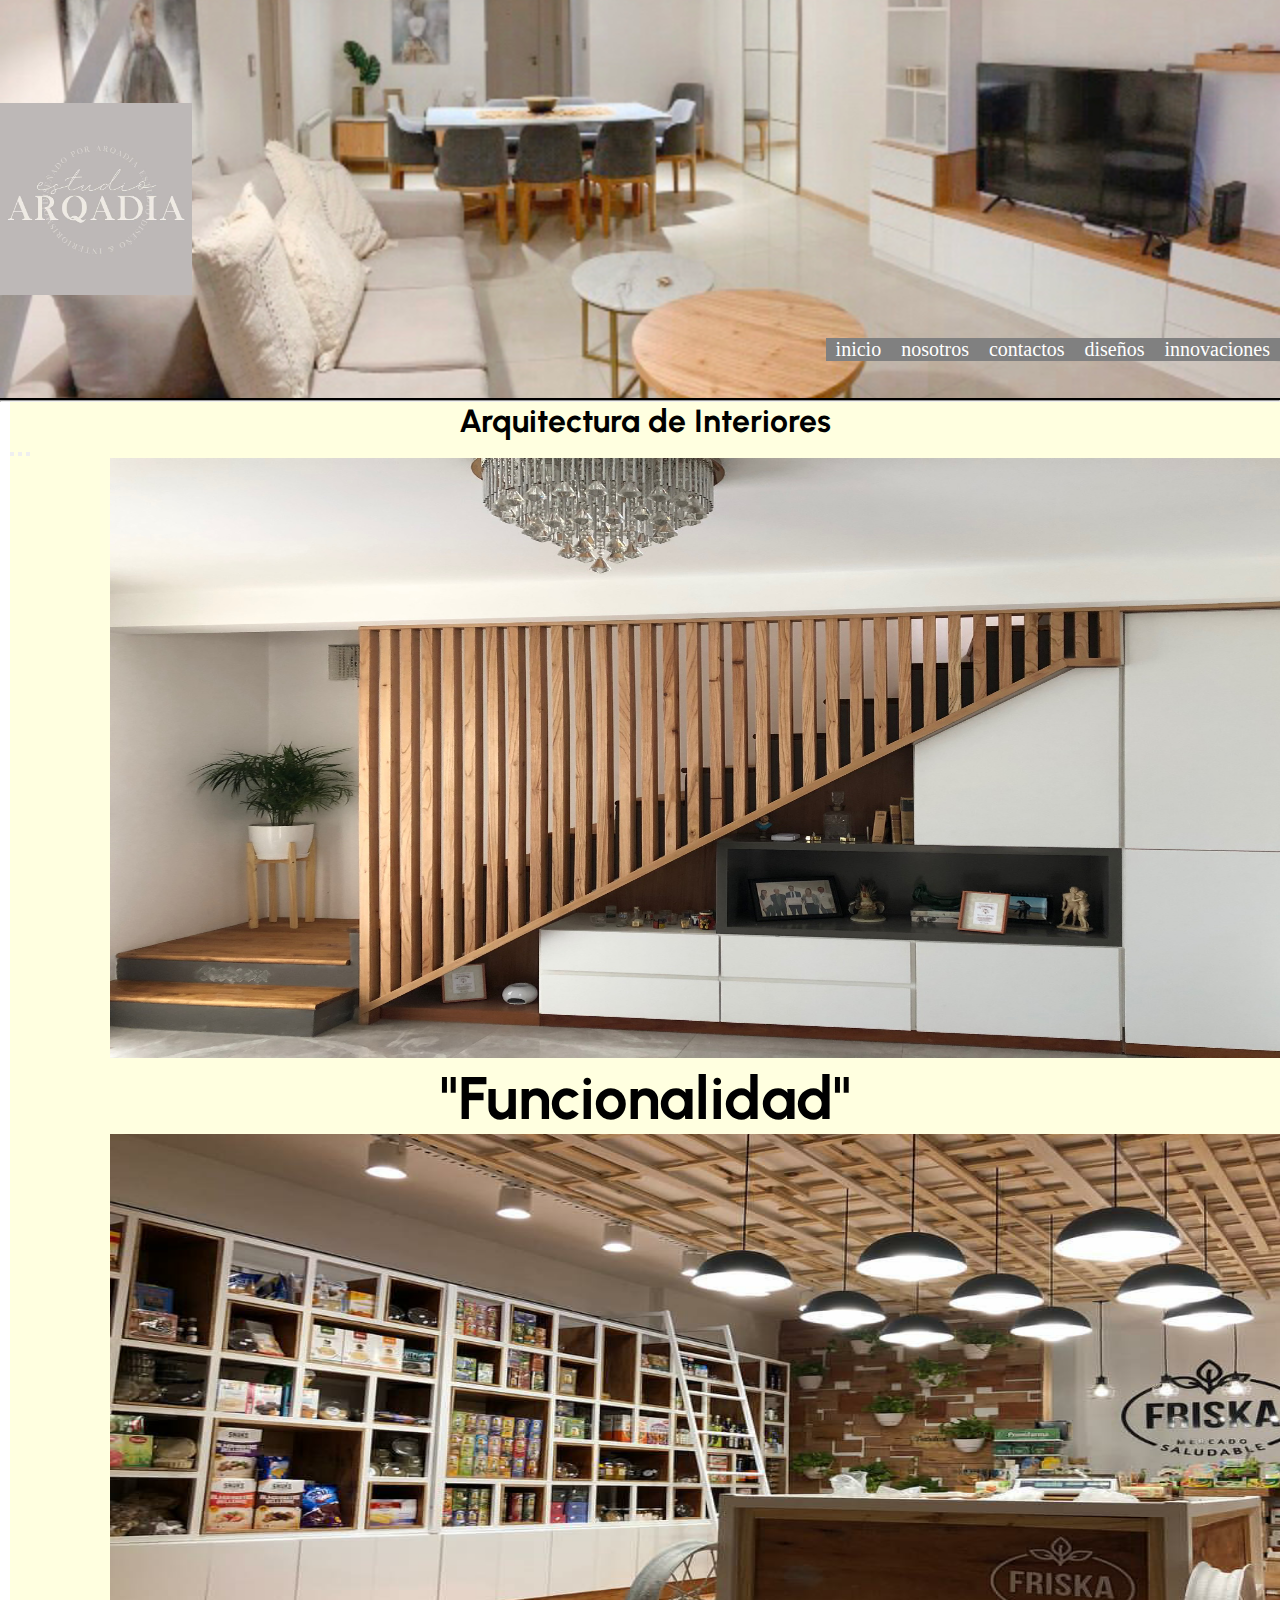
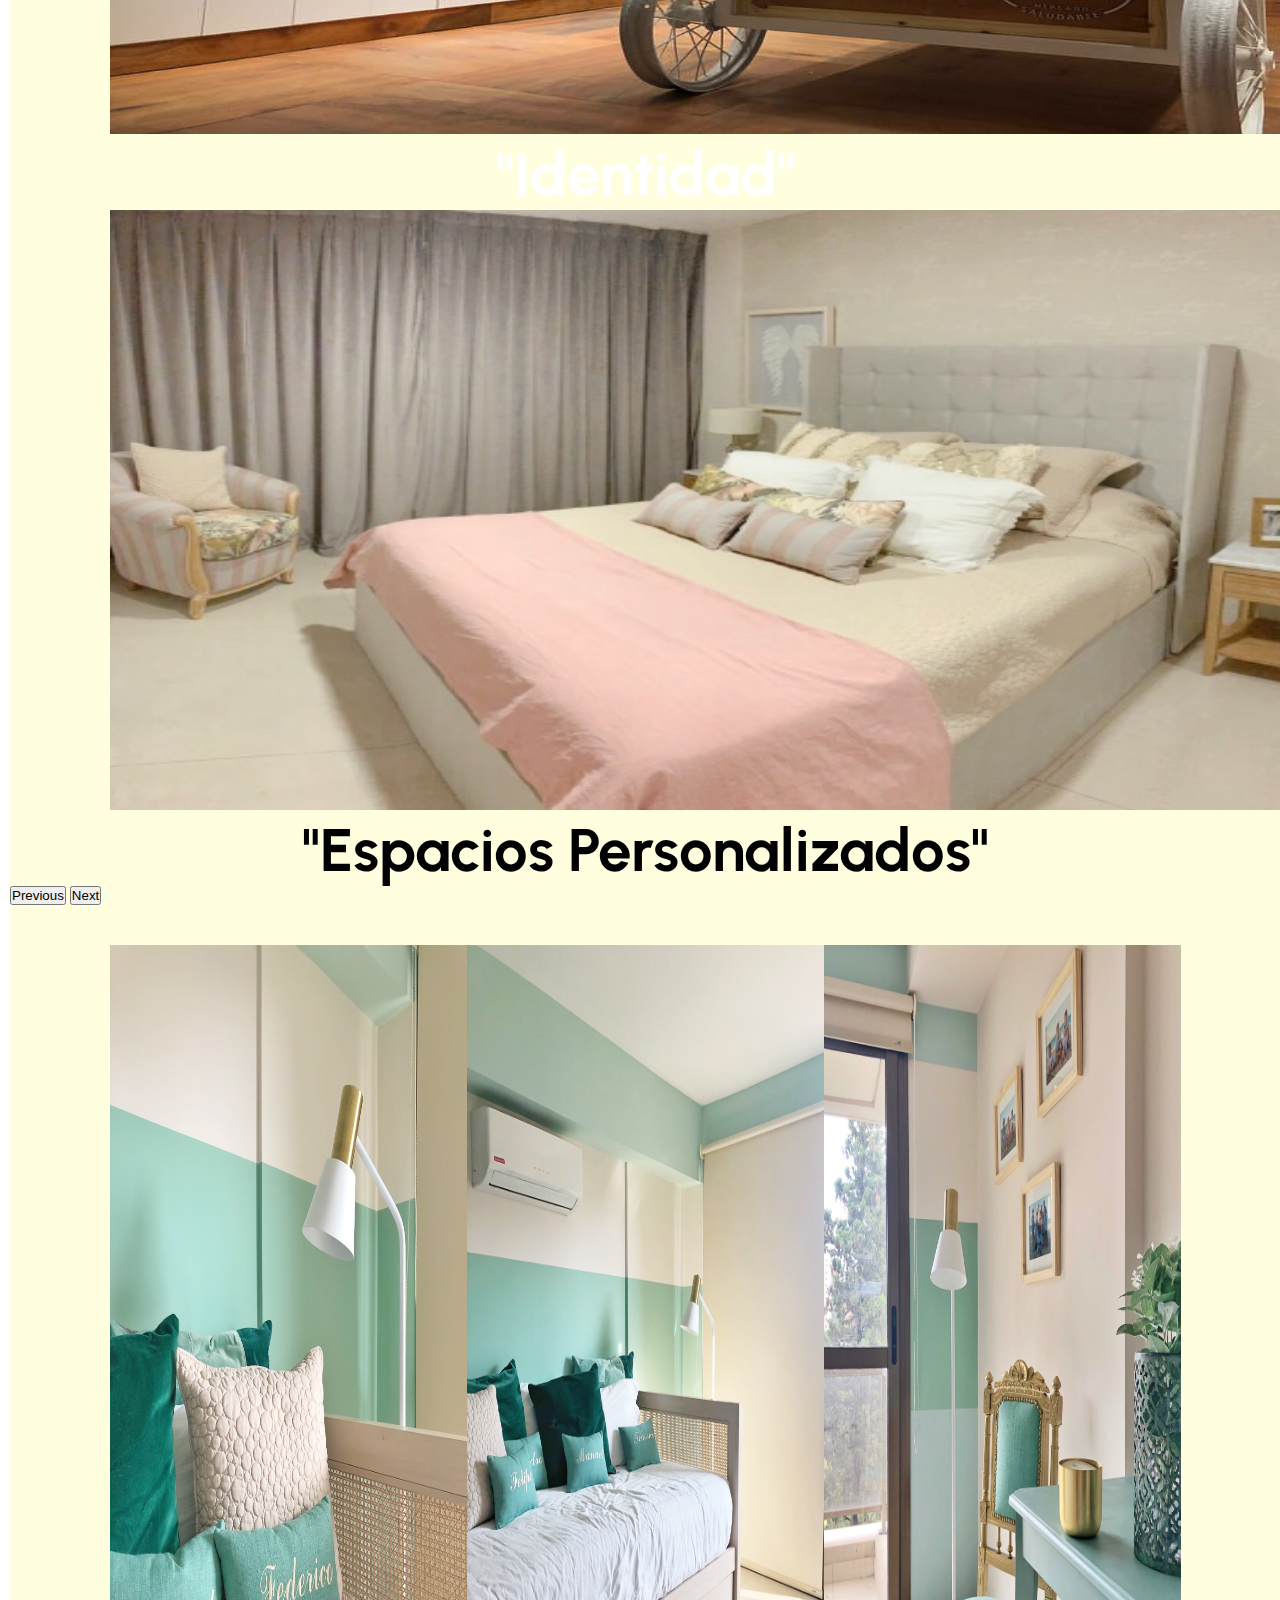
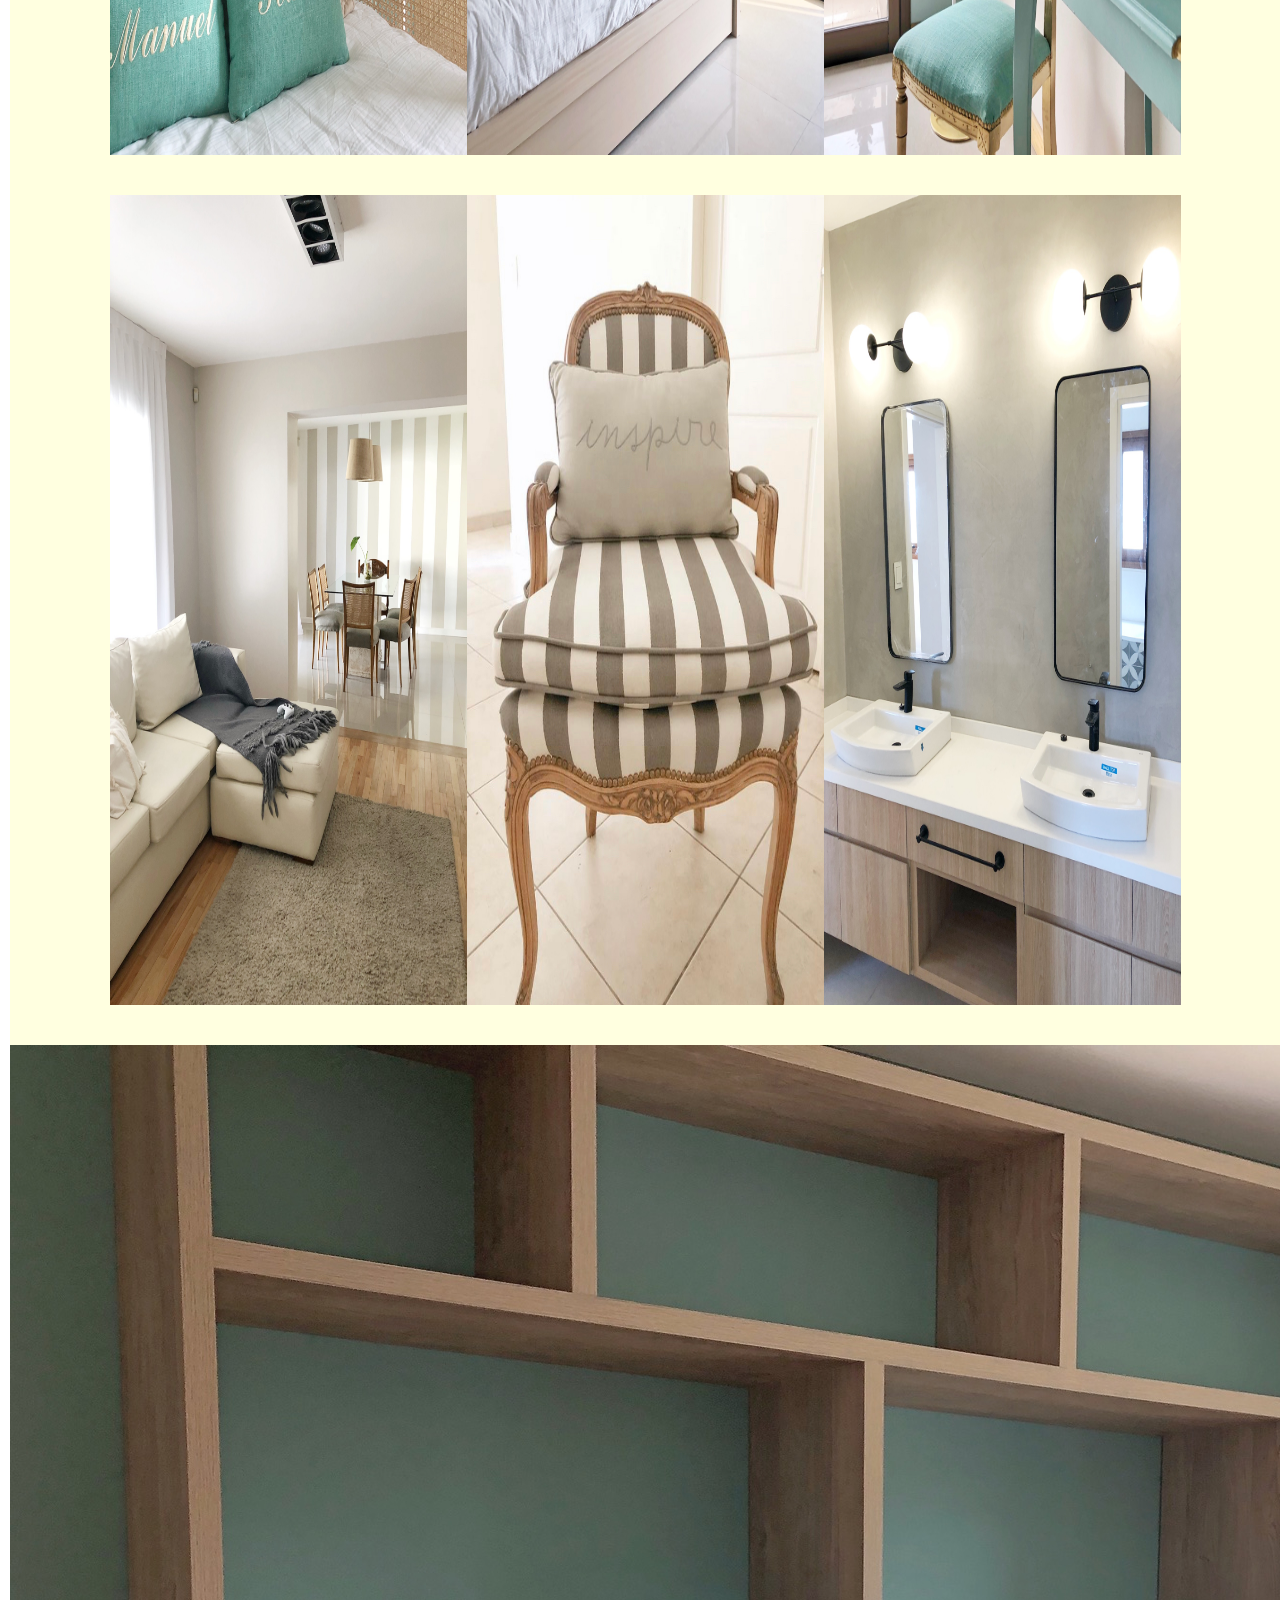
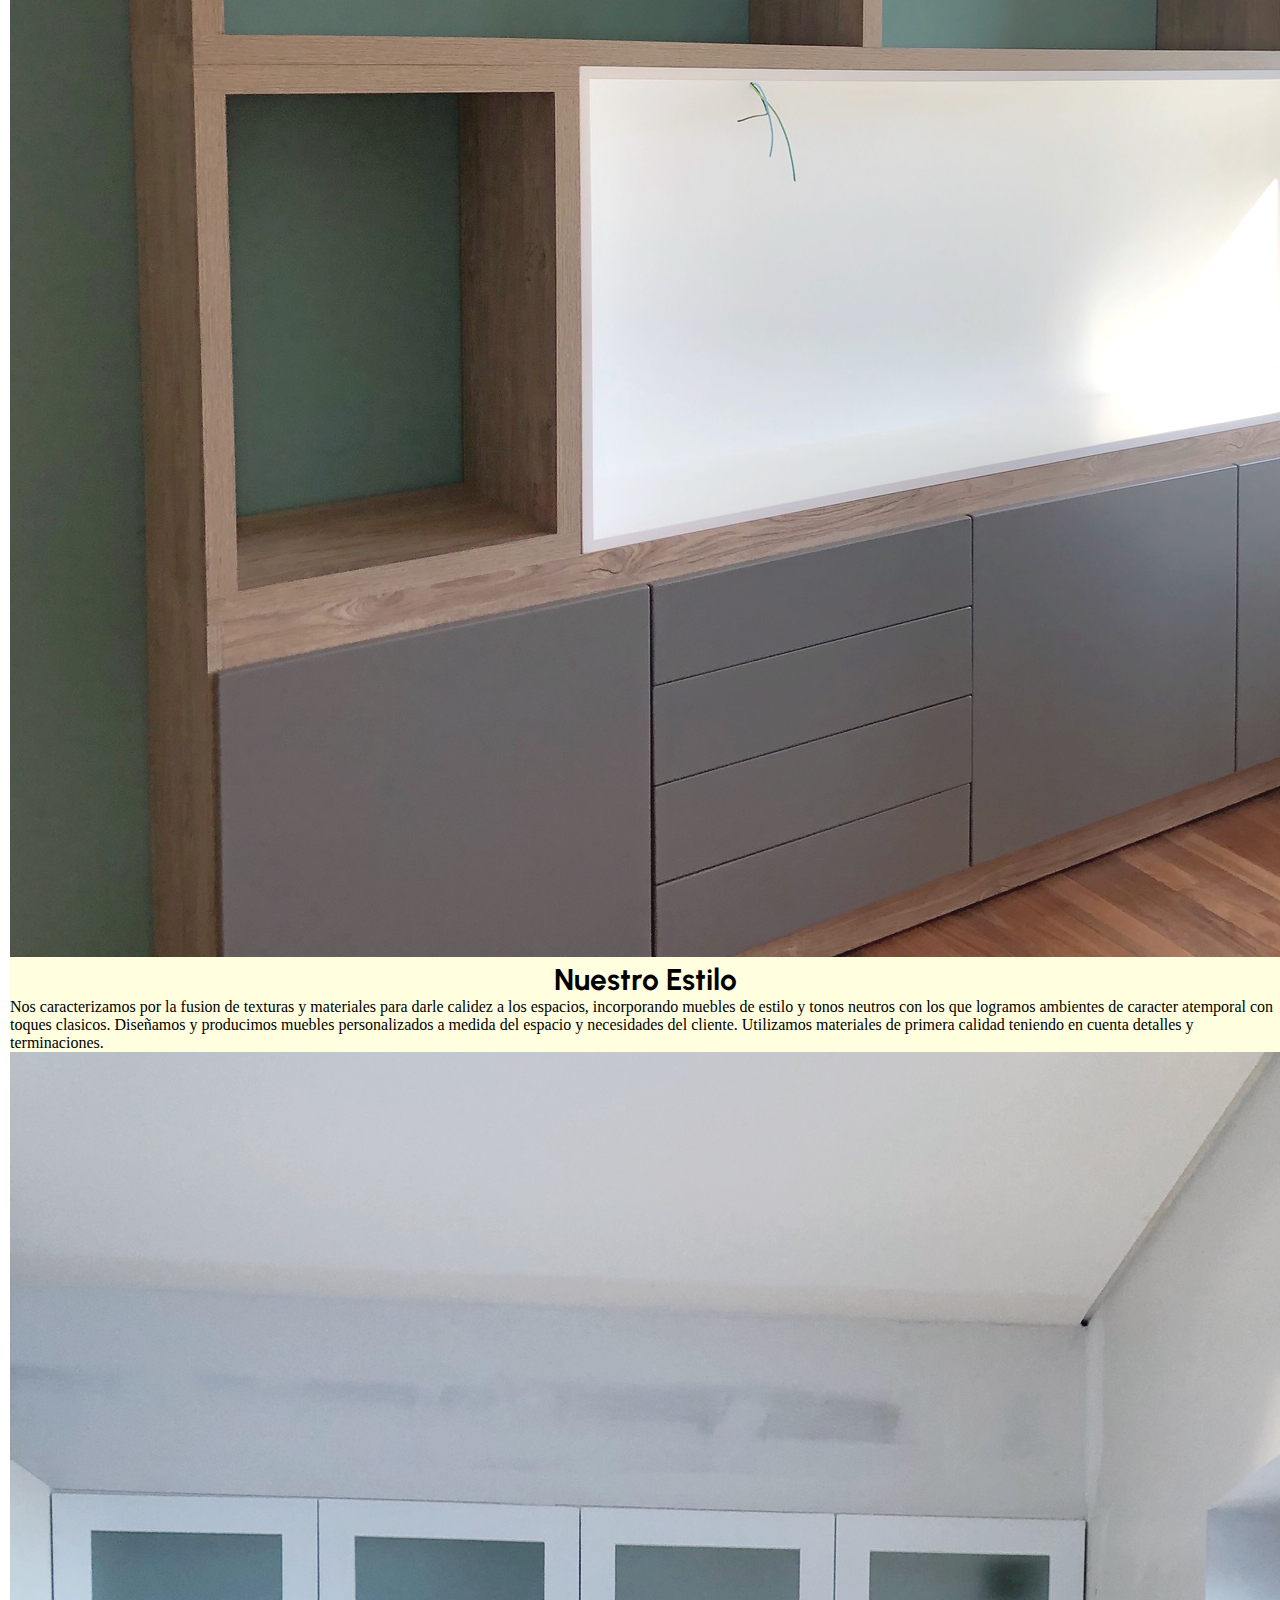
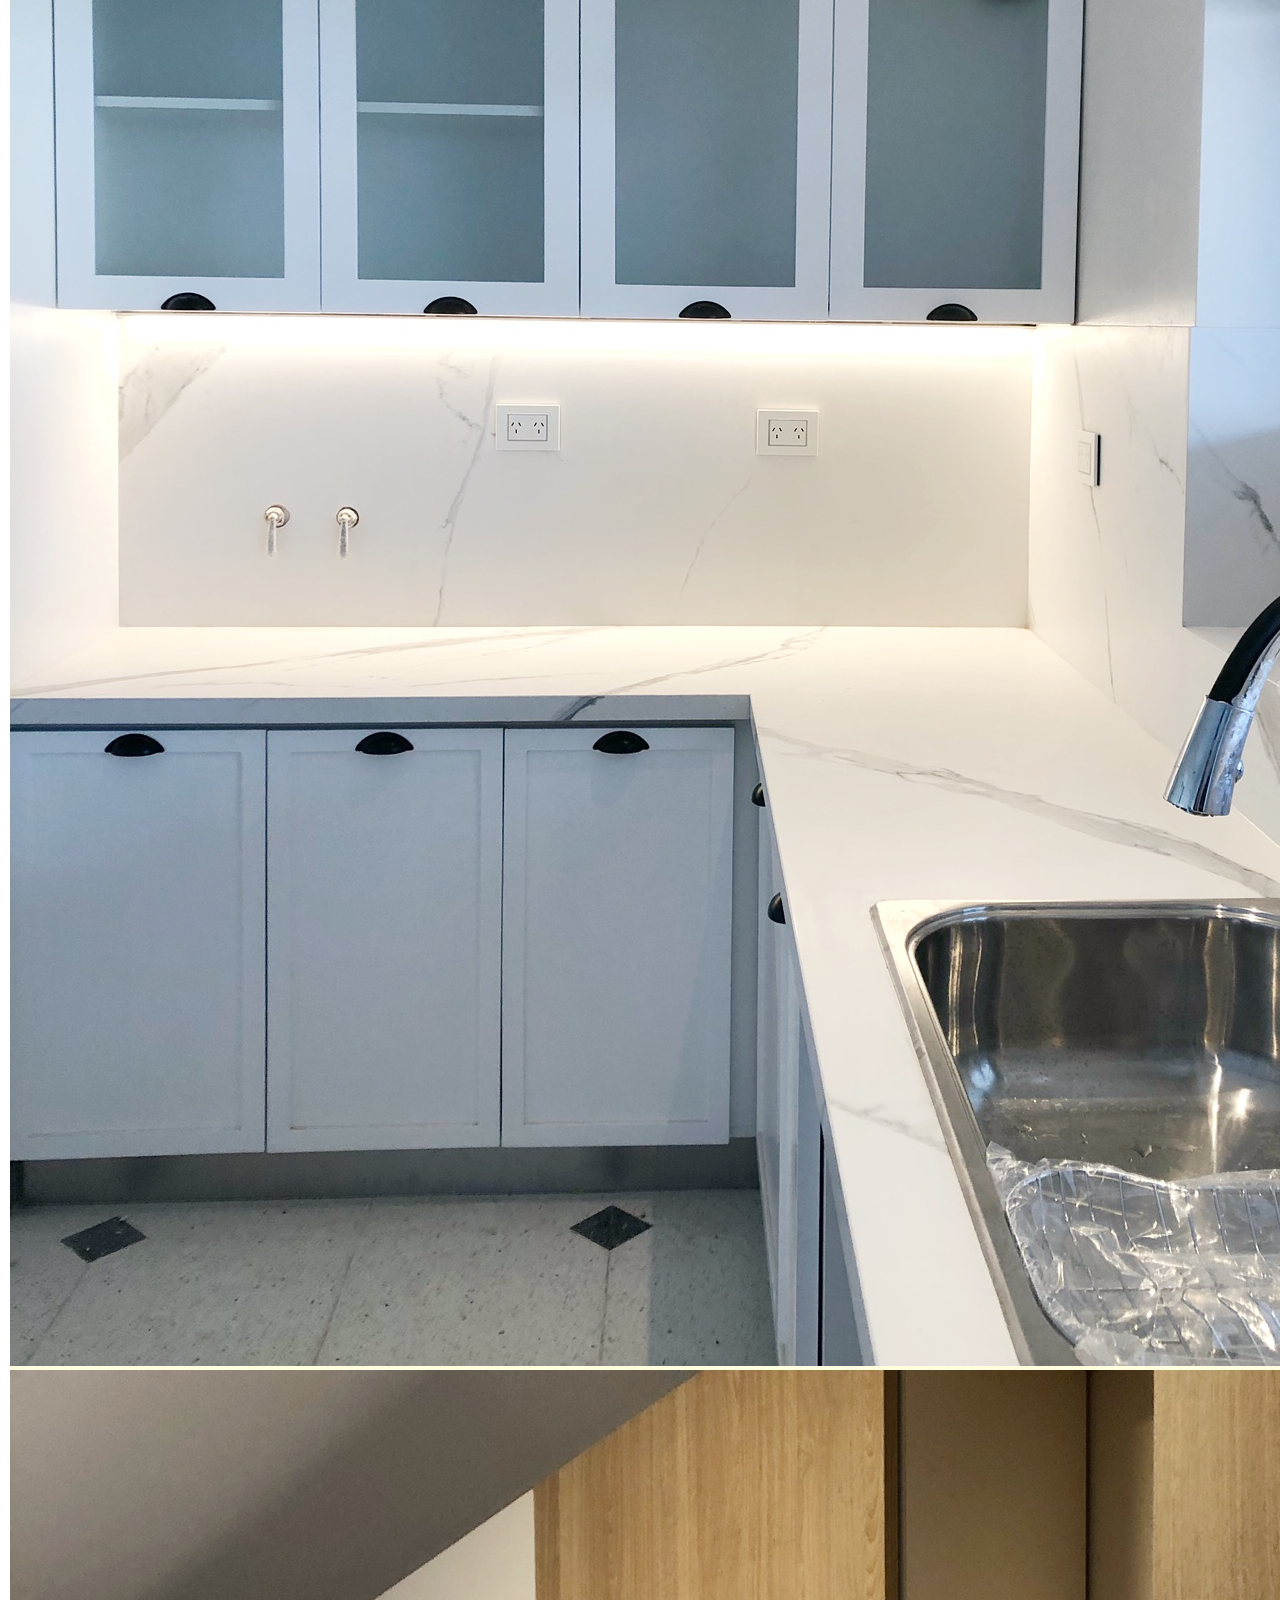
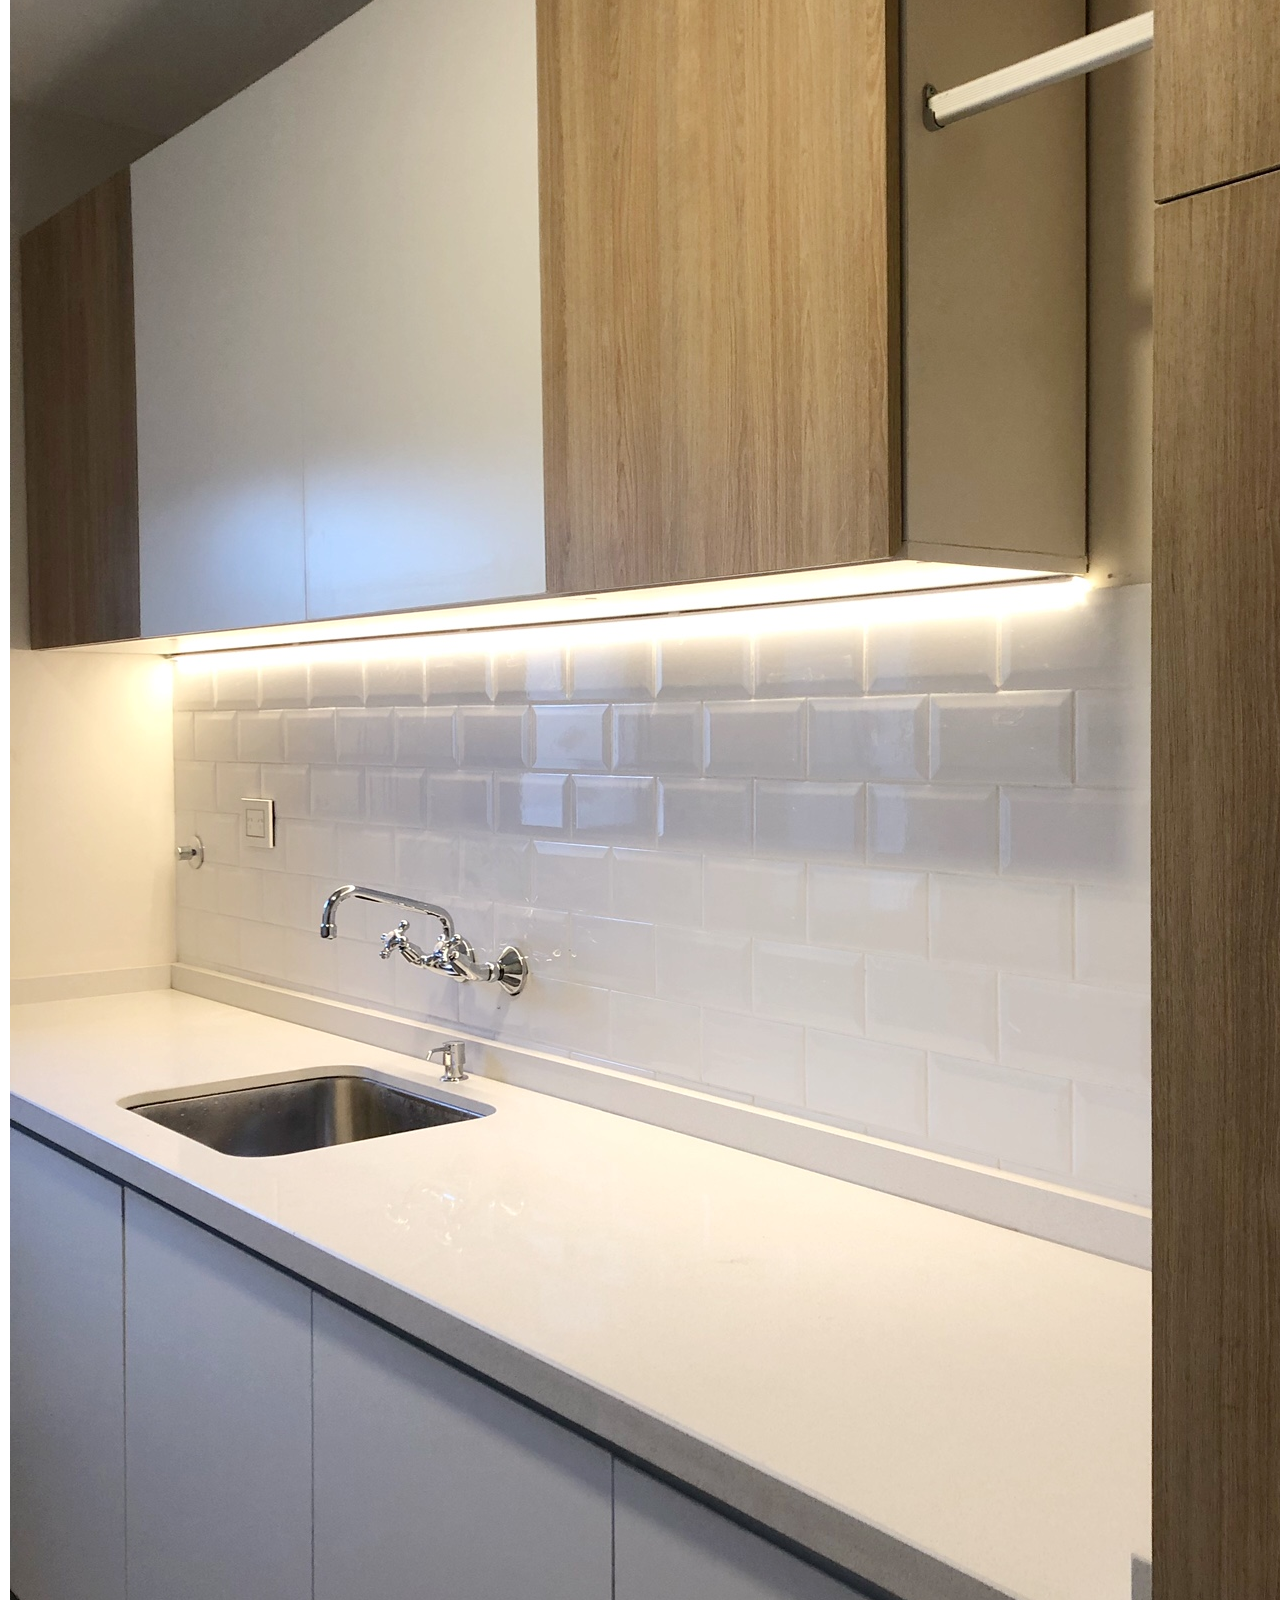
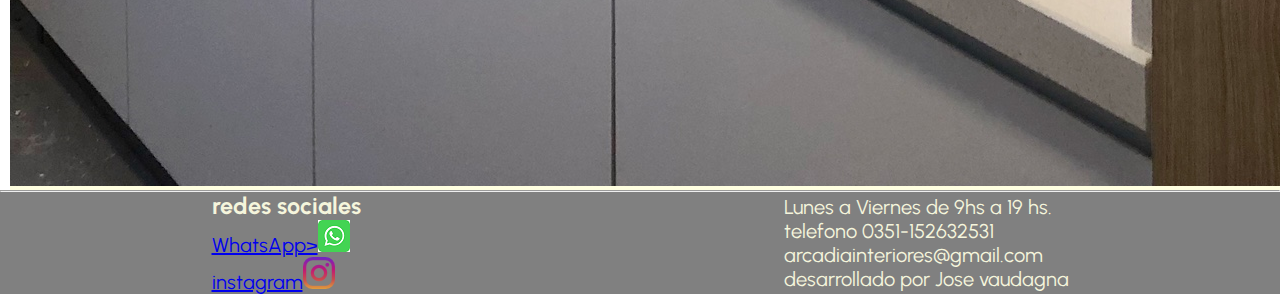
==== index.html @ 8d664bb9 "primer commit: estructura html" ====
<!doctype html>
<lang="en">
  <head>
    <!-- Required meta tags -->
    <meta charset="utf-8">
    <meta name="viewport" content="width=device-width, initial-scale=1">
    <meta name="description" content="Nos espacilizamos en diseño de interiores, generando estilo a tu forma de vivir.">
    <meta name="keywords" content="diseño de interiores, muebles, casa, reformas, baño, living, habitacion,html,responsive,griferias">
    <!--sass-->
    <link rel="stylesheet" href="estilos/main.css">

    <!-- Bootstrap CSS -->
    <link href="https://cdn.jsdelivr.net/npm/bootstrap@5.1.1/dist/css/bootstrap.min.css" rel="stylesheet" integrity="sha384-F3w7mX95PdgyTmZZMECAngseQB83DfGTowi0iMjiWaeVhAn4FJkqJByhZMI3AhiU" crossorigin="anonymous">

    <title>ARQADIA DISEÑO DE INTERIORES</title>
    <link
    rel="stylesheet"
    href="https://cdnjs.cloudflare.com/ajax/libs/animate.css/4.1.1/animate.min.css"
  />
    <link rel="stylesheet" href="./estilos/style.css">
  </head>
    <header>
        <!--logo-->
        <img src="img/IMG_2619.jpg" alt="logo Arqadia">
        <nav class="navbar">
          <!--menu de navegacion-->
          <ul class="navbar__ul">
            <li><a href="index.html">inicio</a></li>
            <li><a href="./pages/nosotros.html">nosotros</a></li>
            <li><a href="./pages/contactos.html">contactos</a></li>
            <li><a href="./pages/design.html">diseños</a></li>
            <li><a href="./pages/innovaciones.html">innovaciones</a></li>
          </ul>
        </nav>
      </header>
      <hr>
      <main>
        <!--seccion presentacion de diseños de interriores y muebles-->
        <h1 class=titulos>Arquitectura de Interiores</h1>
        <div id="carouselExampleCaptions" class="carousel slide" data-bs-ride="carousel">
          <div class="carousel-indicators">
            <button type="button" data-bs-target="#carouselExampleCaptions" data-bs-slide-to="0" class="active" aria-current="true" aria-label="Slide 1"></button>
            <button type="button" data-bs-target="#carouselExampleCaptions" data-bs-slide-to="1" aria-label="Slide 2"></button>
            <button type="button" data-bs-target="#carouselExampleCaptions" data-bs-slide-to="2" aria-label="Slide 3"></button>
          </div>
          <div class="carousel-inner">
            <div class="carousel-item active">
              <img class="tam" src="./img/IMG_5681.jpg" class="d-block w-100" alt="casa">
              <div class="carousel-caption d-none d-md-block">
                <h2 class="color1">"Funcionalidad"</h2>
              </div>
            </div>
            <div class="carousel-item">
              <img class="tam" src="./img/CASA1.PNG" class="d-block w-100" alt="negocio">
              <div class="carousel-caption d-none d-md-block">
                <h2 class="color">"Identidad"</h2>
              </div>
            </div>
            <div class="carousel-item">
              <img class="tam" src="./img/IMG_1066.jpg" class="d-block w-100" alt="living">
              <div class="carousel-caption d-none d-md-block">
                <h2 class="color1">"Espacios Personalizados"</h2>
            </div>
            </div>
          </div>
          <button class="carousel-control-prev" type="button" data-bs-target="#carouselExampleCaptions" data-bs-slide="prev">
            <span class="carousel-control-prev-icon" aria-hidden="true"></span>
            <span class="visually-hidden">Previous</span>
          </button>
          <button class="carousel-control-next" type="button" data-bs-target="#carouselExampleCaptions" data-bs-slide="next">
            <span class="carousel-control-next-icon" aria-hidden="true"></span>
            <span class="visually-hidden">Next</span>
          </button>
        </div>
        <section class=herosection>    
          <img  src="img/IMG_1165.jpg" alt="foto diseño int">  
          <img src="./img/IMG_1094.jpg"  alt="lampara">
          <img src="./img/IMG_1169.jpg" class="card-img-top" alt="foco">
        </section>
        <section class=herosection>
          <img  src="img/IMG_3269.jpg" alt="foto diseño int">         
          <img src="img/sillon.jpeg" alt="foto mueble">
          <img  src="img/IMG_3275.JPG" alt="foto diseño int">  
        </section>
        <div class="card-group">
          <div class="card">
            <img src="./img/mueble escritorio.JPG" class="card-img-top" alt="lampara1">
            <div class="card-body">
              <h2 class="card-title">Nuestro Estilo</h2>
              <p class="card-text">Nos caracterizamos por la fusion de texturas y materiales para darle calidez a los espacios, incorporando muebles de estilo y tonos neutros con los que logramos ambientes de caracter atemporal con toques clasicos.
                 Diseñamos y producimos muebles personalizados a medida del espacio y necesidades del cliente.
                Utilizamos materiales de primera calidad teniendo en cuenta detalles y terminaciones.
              </p>
            </div>
            <div class="card-footer">
            </div>
          </div>
          <div class="card">
            <img src="./img/IMG_1764.jpg" class="card-img-top" alt="lampara">
            <div class="card-body">  
            </div>
            <div class="card-footer">
            </div>
          </div>
          <div class="card">
            <img src="./img/IMG_1763.jpg" class="card-img-top" alt="foco">
            <div class="card-body">
            </div>
            <div class="card-footer">
            </div>
          </div>
        </div> 
      </main>
      <hr>
      <footer>
        <section>
           <!--redes sociales-->
           <h3>redes sociales</h3>
           <ul>
              <li><a href="https://api.whatsapp.com/send?phone=+5493512632531">WhatsApp></a><img src="./img/whatsapp.png" alt="whatsapp"></li>
              <li><a href="https://instagram.com/arqadia.estudio?utm_medium=copy_link">instagram</a><img src="./img/instagram.png" alt="instagram"></li>
           </ul>
        </section>
        <section>
          <p>Lunes a Viernes de 9hs a 19 hs.</p>
          <p>telefono 0351-152632531</p>
          <p>arcadiainteriores@gmail.com</p>
          <p>desarrollado por Jose vaudagna</p>
        </section>
      </footer>     
    <!-- Optional JavaScript; choose one of the two! -->

    <!-- Option 1: Bootstrap Bundle with Popper -->
    <script src="https://cdn.jsdelivr.net/npm/bootstrap@5.1.1/dist/js/bootstrap.bundle.min.js" integrity="sha384-/bQdsTh/da6pkI1MST/rWKFNjaCP5gBSY4sEBT38Q/9RBh9AH40zEOg7Hlq2THRZ" crossorigin="anonymous"></script>

    <!-- Option 2: Separate Popper and Bootstrap JS -->
    <!--
    <script src="https://cdn.jsdelivr.net/npm/@popperjs/core@2.9.3/dist/umd/popper.min.js" integrity="sha384-W8fXfP3gkOKtndU4JGtKDvXbO53Wy8SZCQHczT5FMiiqmQfUpWbYdTil/SxwZgAN" crossorigin="anonymous"></script>
    <script src="https://cdn.jsdelivr.net/npm/bootstrap@5.1.1/dist/js/bootstrap.min.js" integrity="sha384-skAcpIdS7UcVUC05LJ9Dxay8AXcDYfBJqt1CJ85S/CFujBsIzCIv+l9liuYLaMQ/" crossorigin="anonymous"></script>
    -->
  </body>
</html>
---- estilos/main.css ----
header {
  display: -webkit-box;
  display: -ms-flexbox;
  display: flex;
  -webkit-box-pack: justify;
      -ms-flex-pack: justify;
          justify-content: space-between;
  padding: 15px 0px;
  height: 400px;
  border-bottom: 2px solid black;
  -webkit-box-align: center;
      -ms-flex-align: center;
          align-items: center;
  background-color: lightyellow;
  background-image: url(../img/CASA2.jpg);
  background-repeat: no-repeat;
  background-size: cover;
  background-position: center;
}

header img {
  width: 150px;
  width: 15%;
}

header img nav ul {
  display: -webkit-box;
  display: -ms-flexbox;
  display: flex;
  list-style: none;
  background-color: gray;
  margin-top: 300px;
}

header img nav ul li a {
  color: white;
  text-decoration: none;
  margin: 0px 10px;
  list-style: none;
  background-color: gray;
  font-size: 20px;
}

main {
  background-color: lightyellow;
  margin-left: 10px;
}

main section {
  margin: 10px;
}

footer {
  background-color: gray;
  font-size: 20px;
  display: -webkit-box;
  display: -ms-flexbox;
  display: flex;
  -webkit-box-align: center;
      -ms-flex-align: center;
          align-items: center;
  -ms-flex-pack: distribute;
      justify-content: space-around;
  font-family: 'Urbanist', sans-serif;
  color: beige;
}

footer section ul {
  list-style: none;
}
/*# sourceMappingURL=main.css.map */
---- estilos/style.css ----
@import url('https://fonts.googleapis.com/css2?family=Urbanist:ital,wght@0,100;0,200;1,200&display=swap');
@import url('https://fonts.googleapis.com/css2?family=Roboto:ital,wght@0,300;0,400;0,500;0,700;1,300&display=swap');
*{
    margin: 0;
    padding: 0;
    box-sizing: border-box;
}
header{
    display: flex;
    justify-content:space-between;
    padding: 15px 0px;
    height: 400px;
    border-bottom: 2px solid black;
    align-items: center;
    background-color: lightyellow;
    background-image: url(../img/CASA2.jpg);
    background-repeat: no-repeat;
    background-size: cover;
    background-position: center;
}
header img {
    width: 150px;
}
header h1{
    padding-left: 250px;
    font-size: 40px;
    justify-content: left;
    font-family: 'Urbanist', sans-serif;
    padding-top: 100px;
}
header img{
    width: 15%;
    }
header nav ul{
    display: flex;
    list-style: none;
    background-color: gray;
    margin-top: 300px;

    
}
header nav ul li a{
    color: white;
    text-decoration: none;
    margin: 0px 10px;
    list-style: none;
    background-color: gray;
    font-size: 20px;
}
main {
    background-color: lightyellow;
    margin-left: 10px;
}
main section{
margin: 10px;
}

footer {
    background-color: gray;
    font-size: 20px;
    display: flex;
    align-items: center;
    justify-content: space-around;
    font-family: 'Urbanist', sans-serif;
    color: beige;
}
footer section ul{
    list-style: none;
}
h2{
    font-size: 30px;
    color: black;
    text-align: center;
    font-family: 'Urbanist', sans-serif; 
}
.high{
    display: flex;
    justify-content: center;
    margin: 15px 10px;
}
/*herosection*/
.herosection{
    margin: 0px 40 px;
    height: 90vh;
    display:flex;
    justify-content: center;
    align-items: top;
    font-family: 'Urbanist', sans-serif;
    margin: 40px;
}
.herosection img{
width: 30%;
}
.herosection article{
    display: flex;
    font-size: 20px;
    font-weight: 300;
    flex-direction: column;
    justify-content: space-evenly;
}
.herosection article a {
    text-align: center;
    text-decoration: none;
    width: 30%;
    color:white;
    background-color: cornflowerblue;
    margin: 10px 330px;
}
.herosection article h2{
    color: black;
}
.herosection1{
    display: flex;
    flex-direction: column;
    font-size: 20px;
    margin: 10px 15px;
    align-items: center;
    font-family: 'Urbanist', sans-serif;
}
.herosection1 h2{
    color: black;
    font-size: 40px;
    font-family: 'Urbanist', sans-serif;
    }
    .herosection1 img{
     width: 60% ;
    }
.herosection3{
    height: 90vh;
    display: flex;
    margin: 15px 15px;
    justify-content: space-around;
    font-family: 'Urbanist', sans-serif;
}
.diseños{
    display: flex;
    flex-direction: column;
    width: 60%;
    align-items: center;
    justify-content: center;
    text-align: center;
    margin: 10px 300px;
    }
.grid{
    border: solid 1px blue;
    display:grid ;
    grid-template-columns:repeat(1fr) ;
    grid-template-rows: repeat(2fr);
    height:vh ;
    
}
.error{
    color: red;
    text-align: center;
    font-size: 30px;
    
} 
.clase{
    display: flexbox;
    text-decoration: none;
    font-size: 40px;
    color: white;
    list-style: none;
} 


/* estilos menu*/
nav ul li :hover {
    background-color: rgb(51, 37, 39); 
   box-shadow: 2px 2px black;
   color: lightpink;
}
main a:hover{
    background-color: blue;
    transform: scale(1.1);
    box-shadow: 2px 2px black;
    color: white;}
.titulos{
    text-align: center;
    font-family: 'Urbanist', sans-serif;
}
     
.tam{
    height: 600px;
    width: 1300px;
    margin-left: 100px;
}
.color{
    color: white;
    font-size: 60px;
    font-family: 'Urbanist', sans-serif; 

}
.color1{
    color: black;
    font-size: 60px;
    font-family: 'Urbanist', sans-serif; 

} 

  /* media queries*/
  @media screen and (max-width: 320px) {
    header{
        width:600px ;
        background-image: none;
    }
    header h1{
        color: cadetblue;
    }
    main{
        width:600px ;
    }
    footer{
        width: 600px;
    }
    header nav ul{
        display: block;
        list-style: none;
        background-color: gray;
        margin-top: 300px;}
        
    
    .herosection{
        margin: 0px 0 px;
        height: 500px;
        display:block;
        justify-content: center;
        align-items: center;}
    }  
  
   
  .tam1{
      image-resolution: 400px;
      width: 800px;
      size: 300%;
  }
  @media screen and (max-width: 768px) {
    header{
        width:1200px ;
        
    }
    header h1{
        color: cadetblue;
    }
    main{
        width:1200px ;
    
    }
    footer{
        width: 1200px;
        
    }
    header nav ul{
        display: flex;
        list-style: none;
        background-color: gray;
        margin-top: 300px;}
        
    
    .herosection{
        margin: 0px 0 px;
        height: 100vh;
        display:flex;
        justify-content: center;
        align-items: center;}
   
}
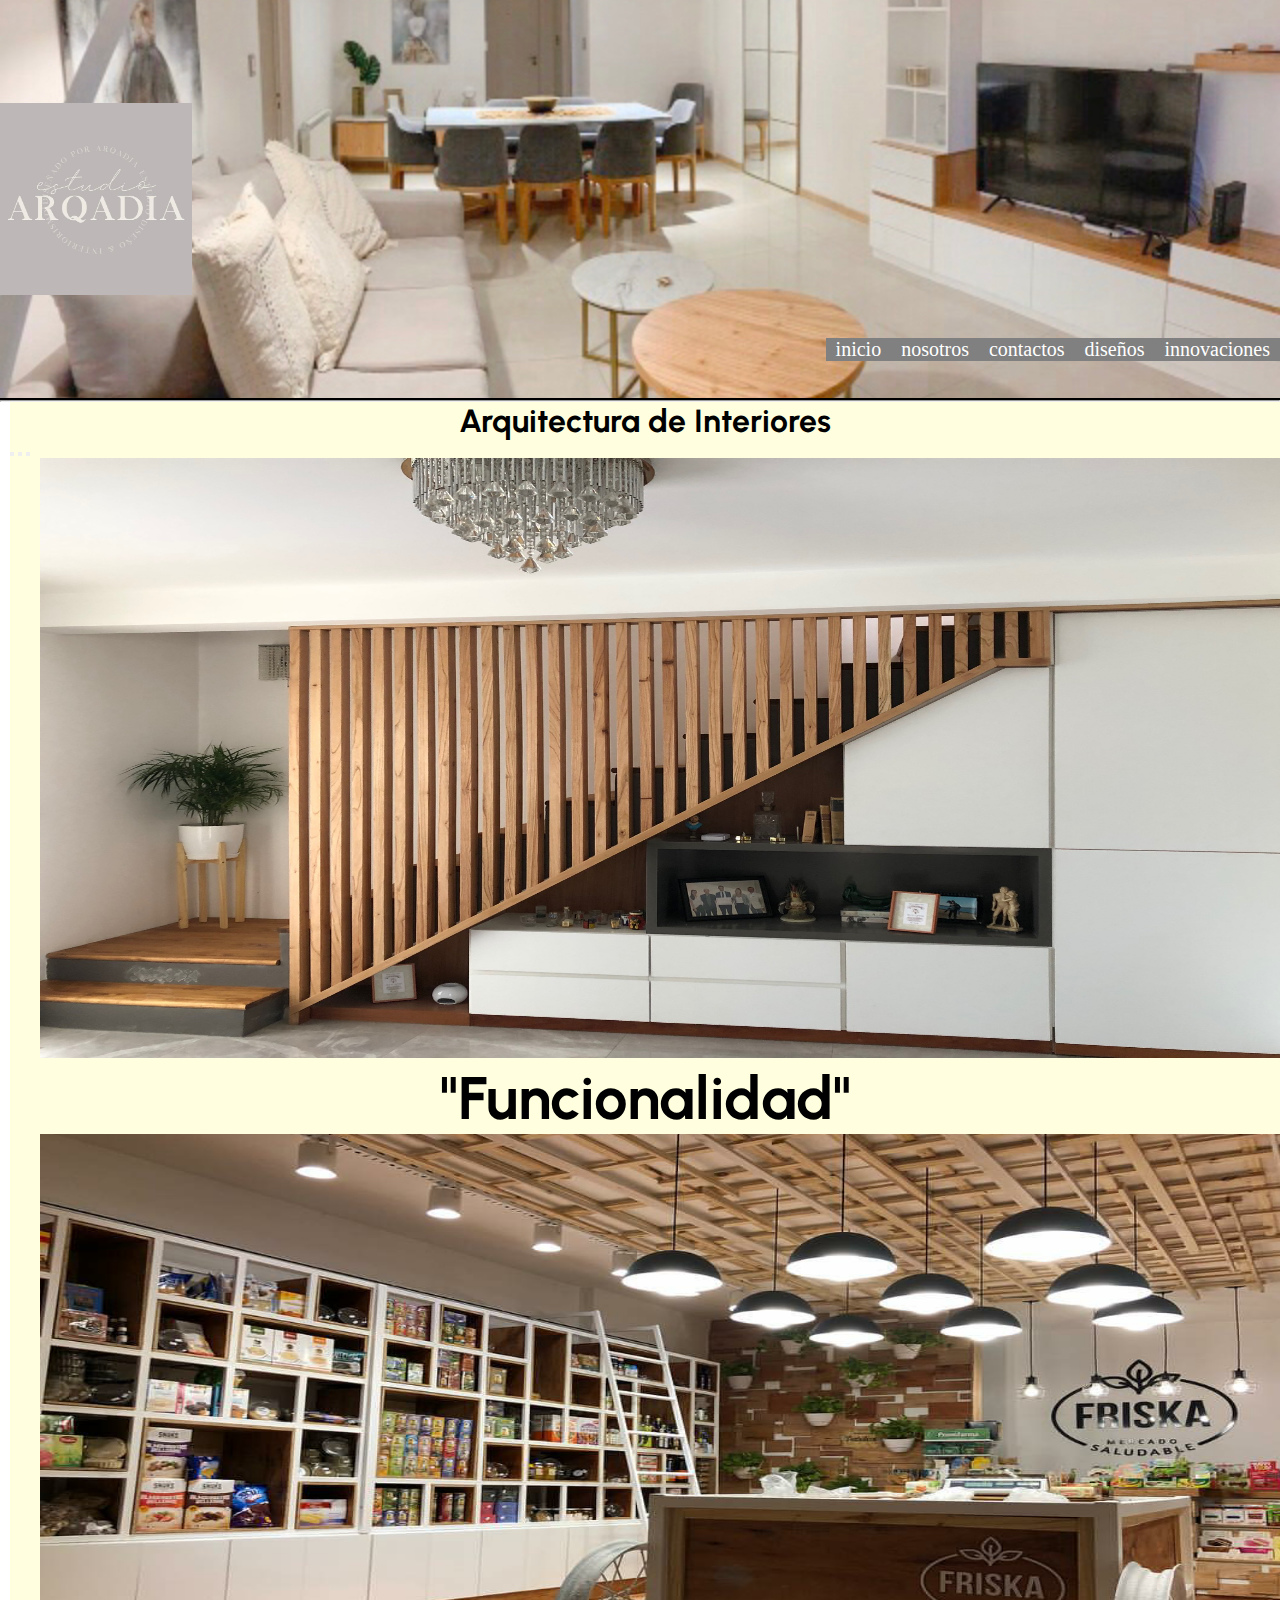
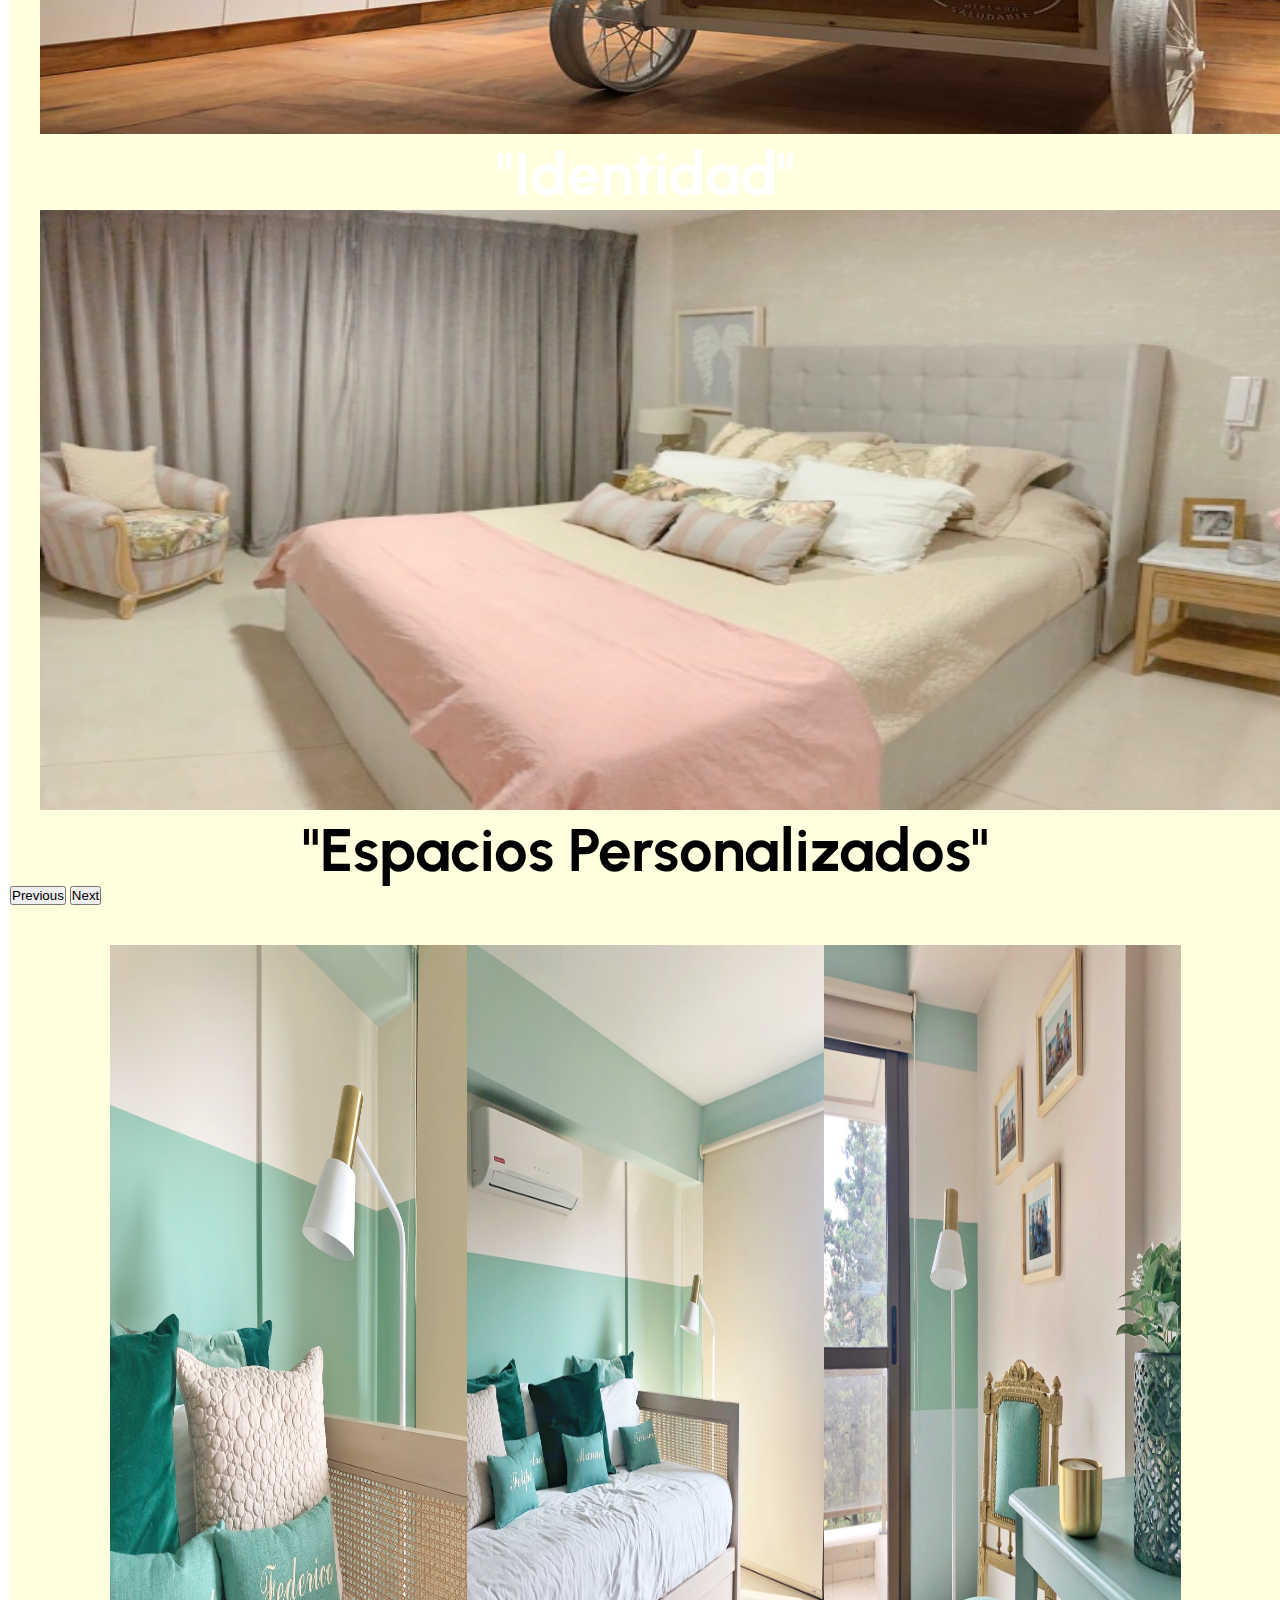
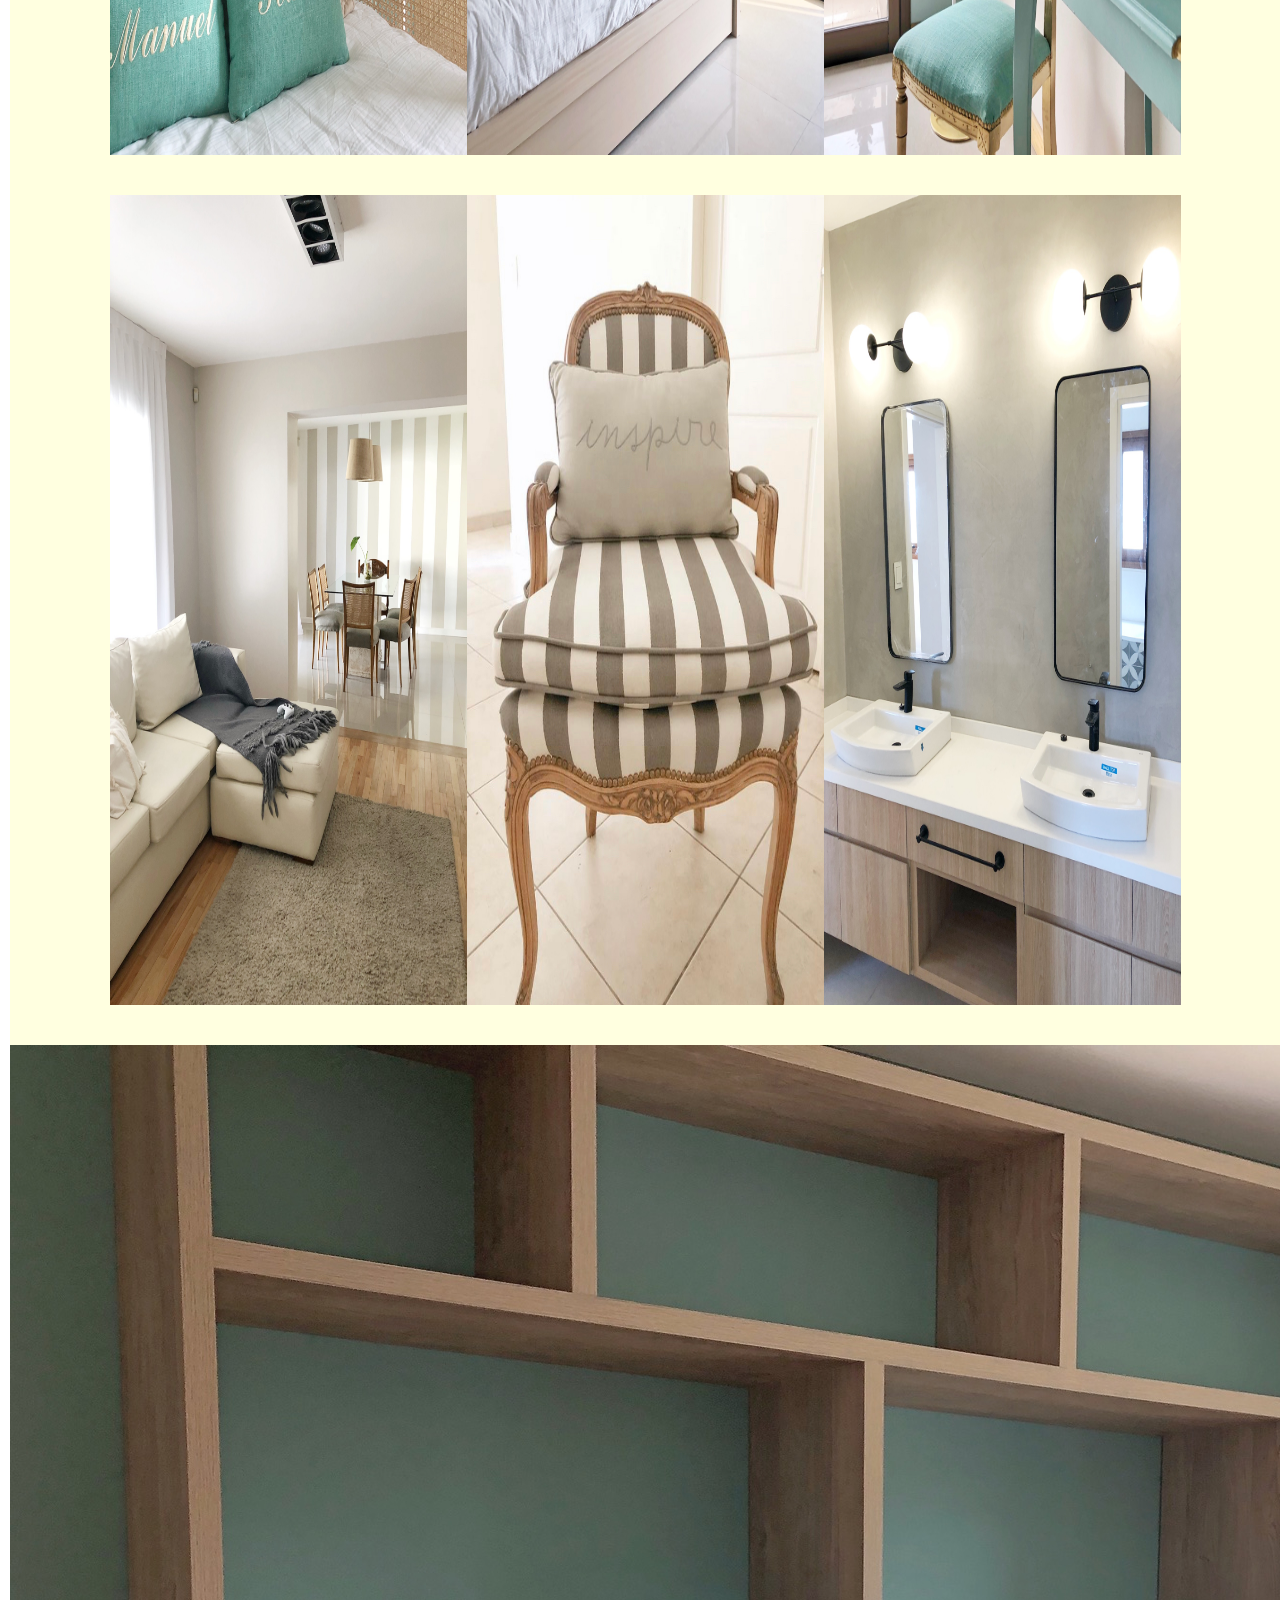
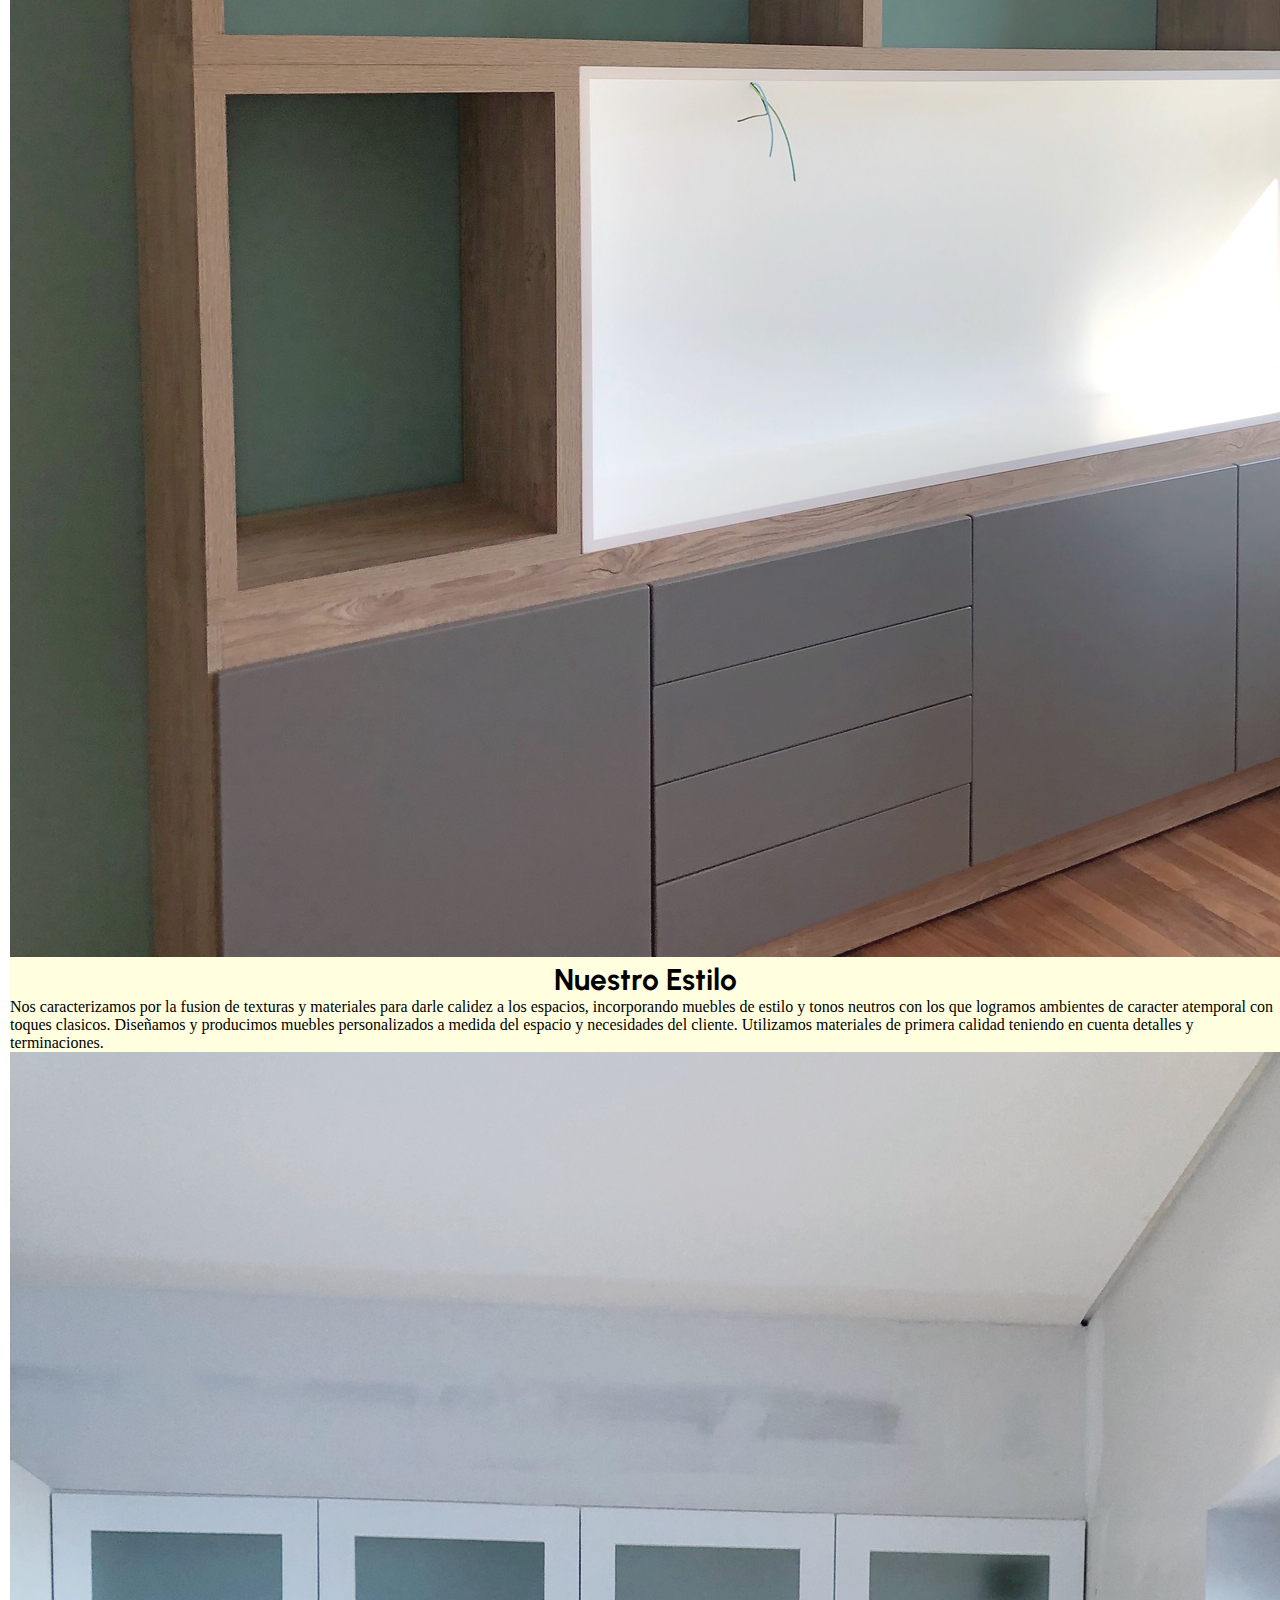
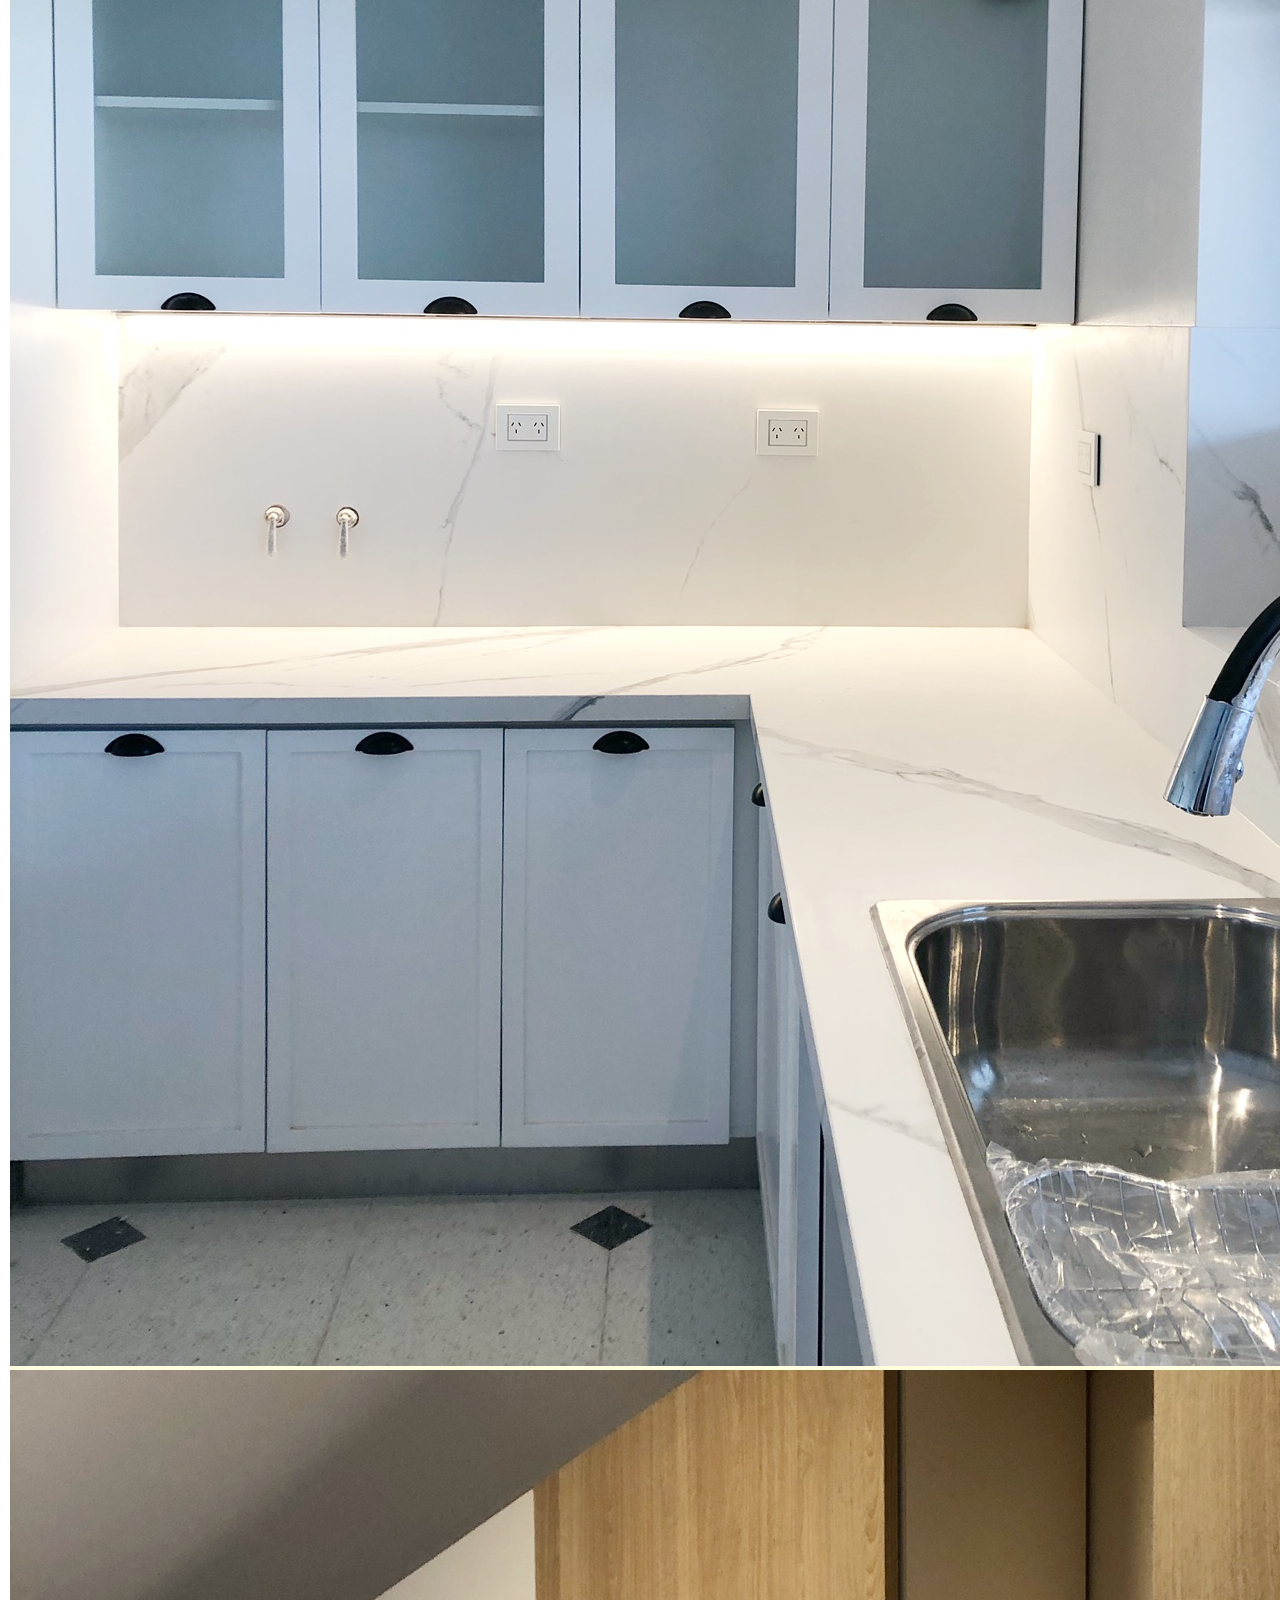
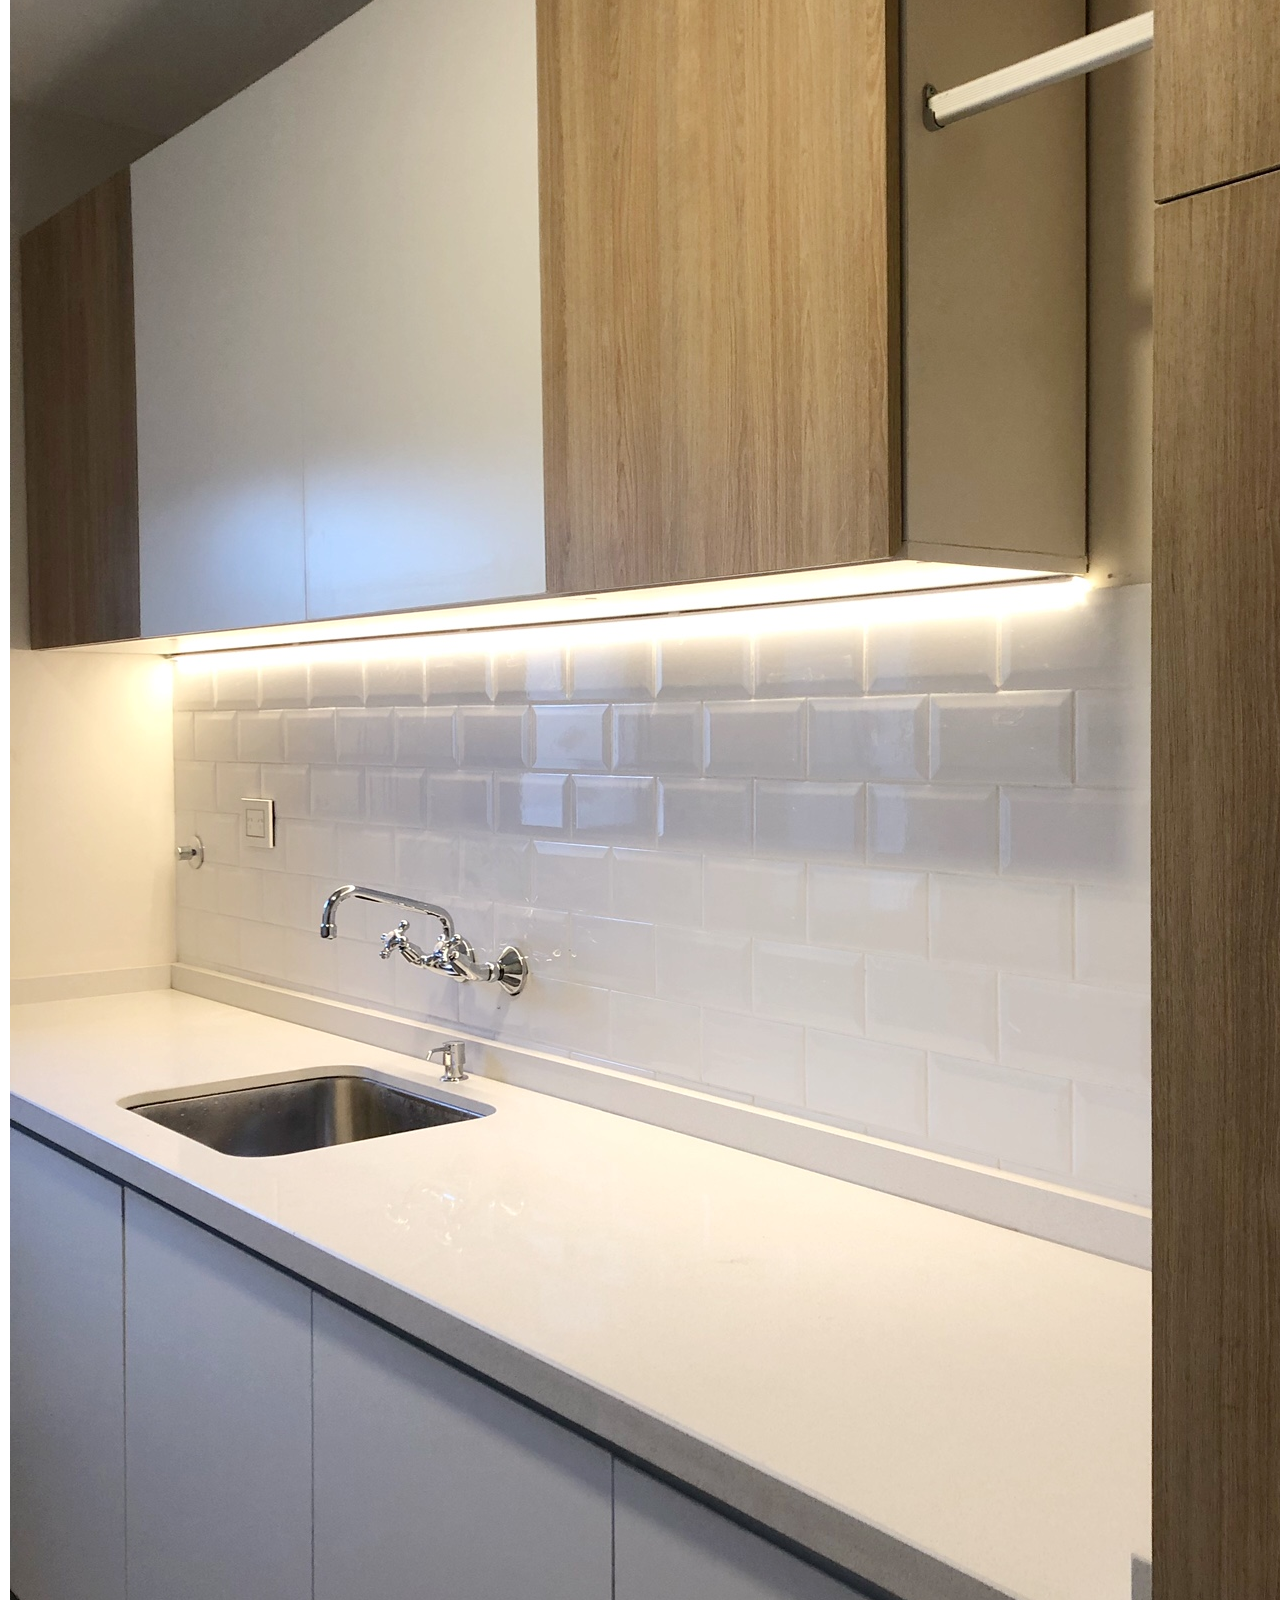
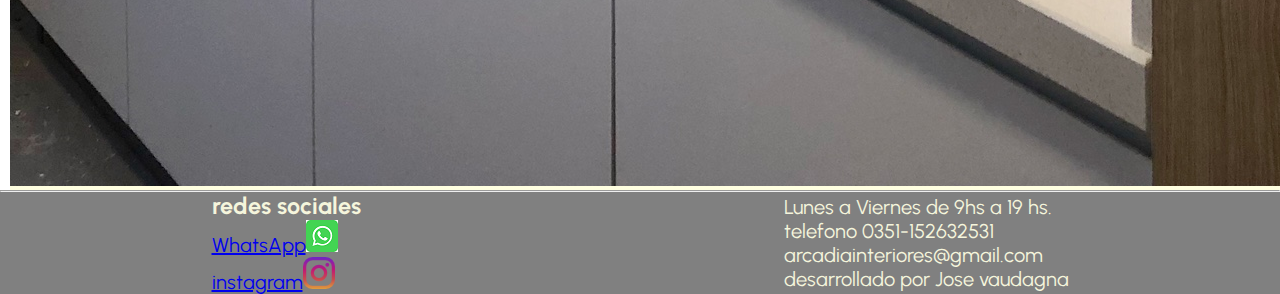
==== commit 784f8074: "quinto commit: arreglo html" ====
--- a/index.html
+++ b/index.html
@@ -15,10 +15,10 @@
     <title>ARQADIA DISEÑO DE INTERIORES</title>
     <link
     rel="stylesheet"
-    href="https://cdnjs.cloudflare.com/ajax/libs/animate.css/4.1.1/animate.min.css"
-  />
+    href="https://cdnjs.cloudflare.com/ajax/libs/animate.css/4.1.1/animate.min.css">
     <link rel="stylesheet" href="./estilos/style.css">
   </head>
+  <body>
     <header>
         <!--logo-->
         <img src="img/IMG_2619.jpg" alt="logo Arqadia">
@@ -117,7 +117,7 @@
            <!--redes sociales-->
            <h3>redes sociales</h3>
            <ul>
-              <li><a href="https://api.whatsapp.com/send?phone=+5493512632531">WhatsApp></a><img src="./img/whatsapp.png" alt="whatsapp"></li>
+              <li><a href="https://api.whatsapp.com/send?phone=+5493512632531">WhatsApp</a><img src="./img/whatsapp.png" alt="whatsapp"></li>
               <li><a href="https://instagram.com/arqadia.estudio?utm_medium=copy_link">instagram</a><img src="./img/instagram.png" alt="instagram"></li>
            </ul>
         </section>
--- a/estilos/style.css
+++ b/estilos/style.css
@@ -142,7 +142,6 @@
     margin: 10px 300px;
     }
 .grid{
-    border: solid 1px blue;
     display:grid ;
     grid-template-columns:repeat(1fr) ;
     grid-template-rows: repeat(2fr);
@@ -183,7 +182,7 @@
 .tam{
     height: 600px;
     width: 1300px;
-    margin-left: 100px;
+    margin-left: 30px;
 }
 .color{
     color: white;
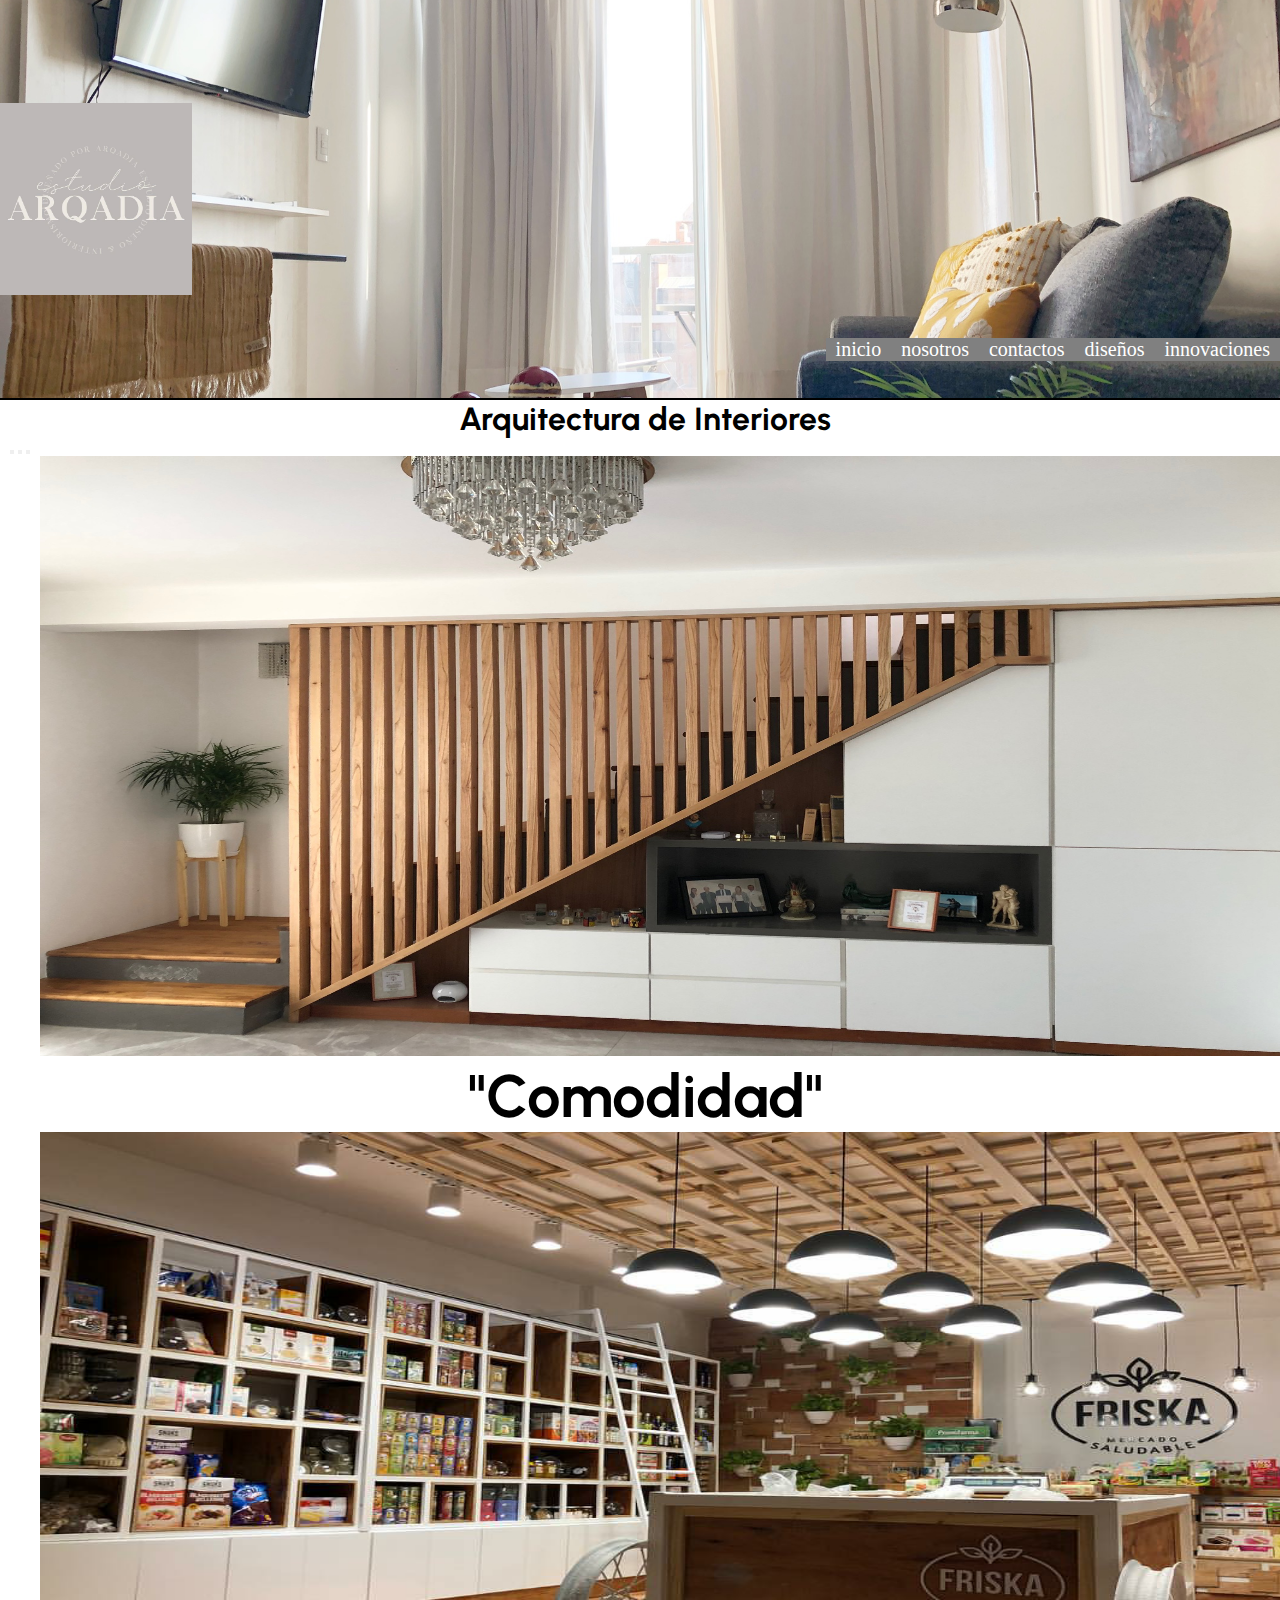
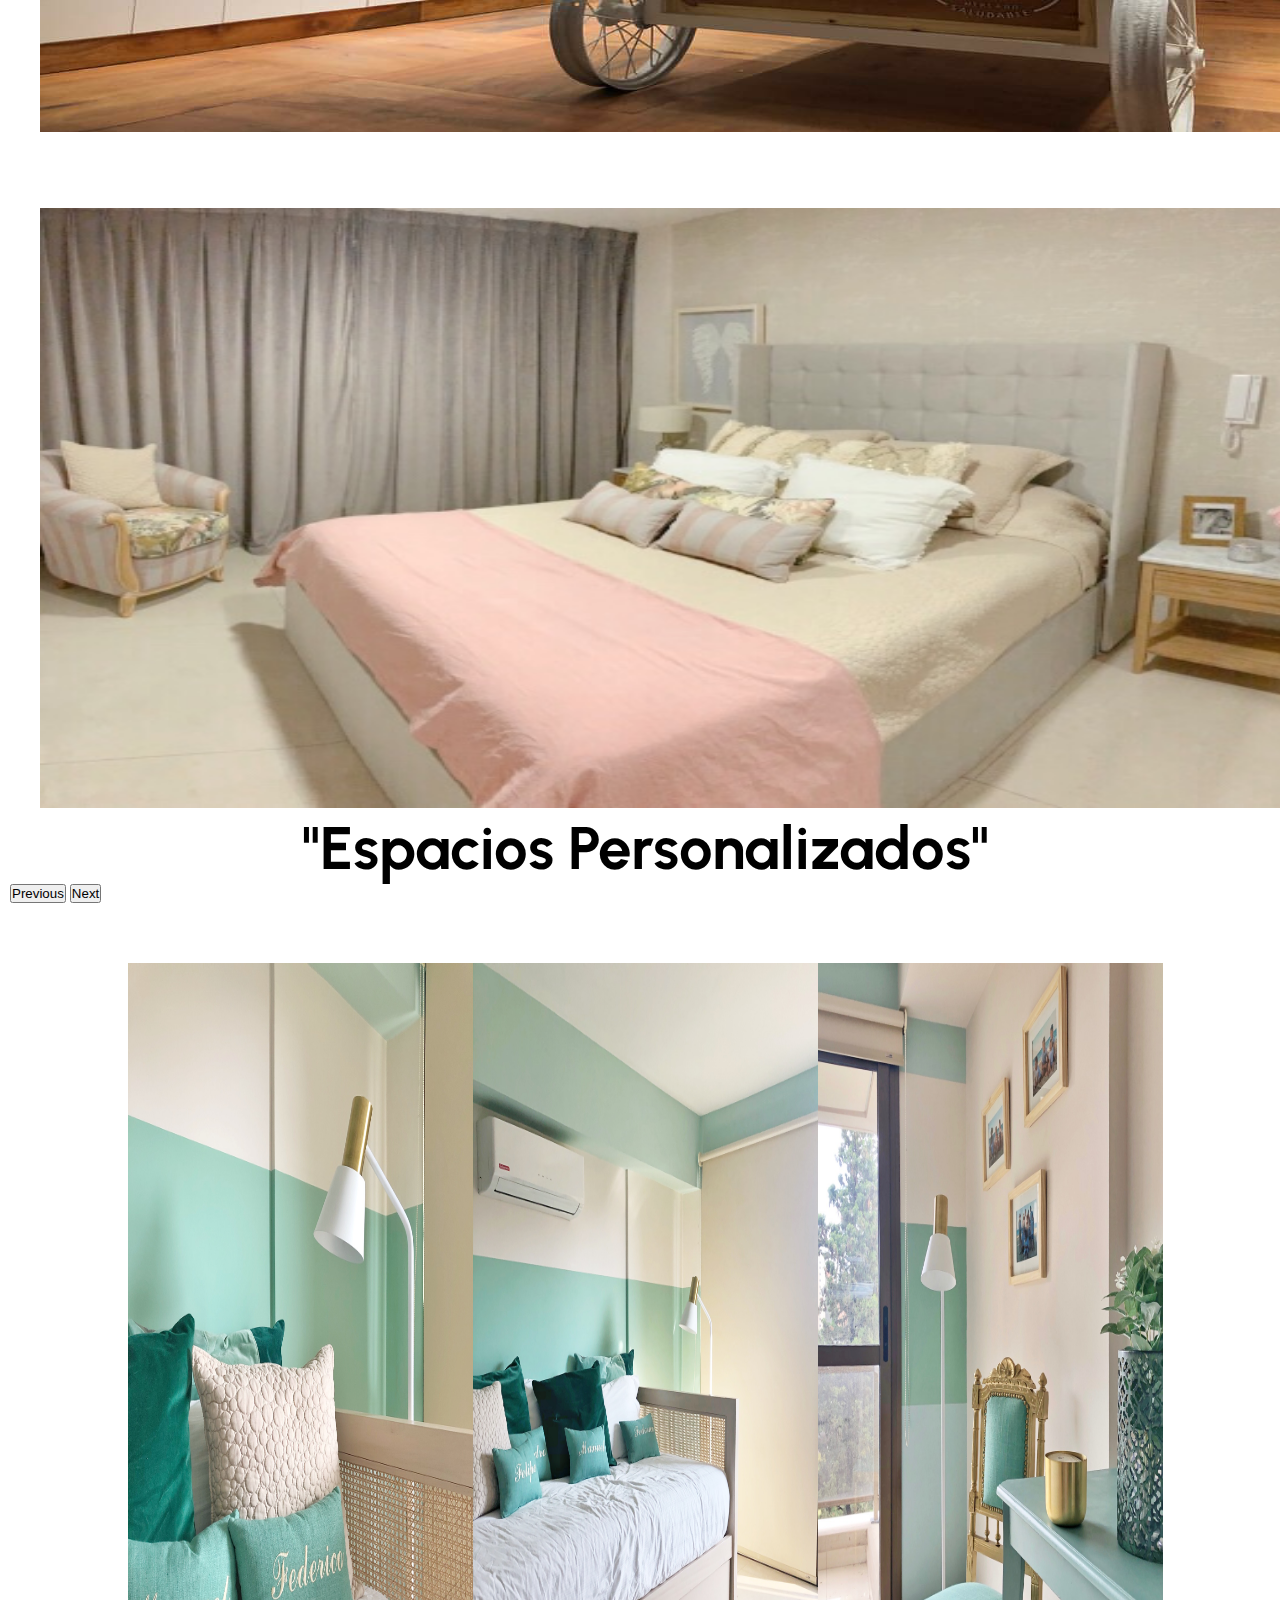
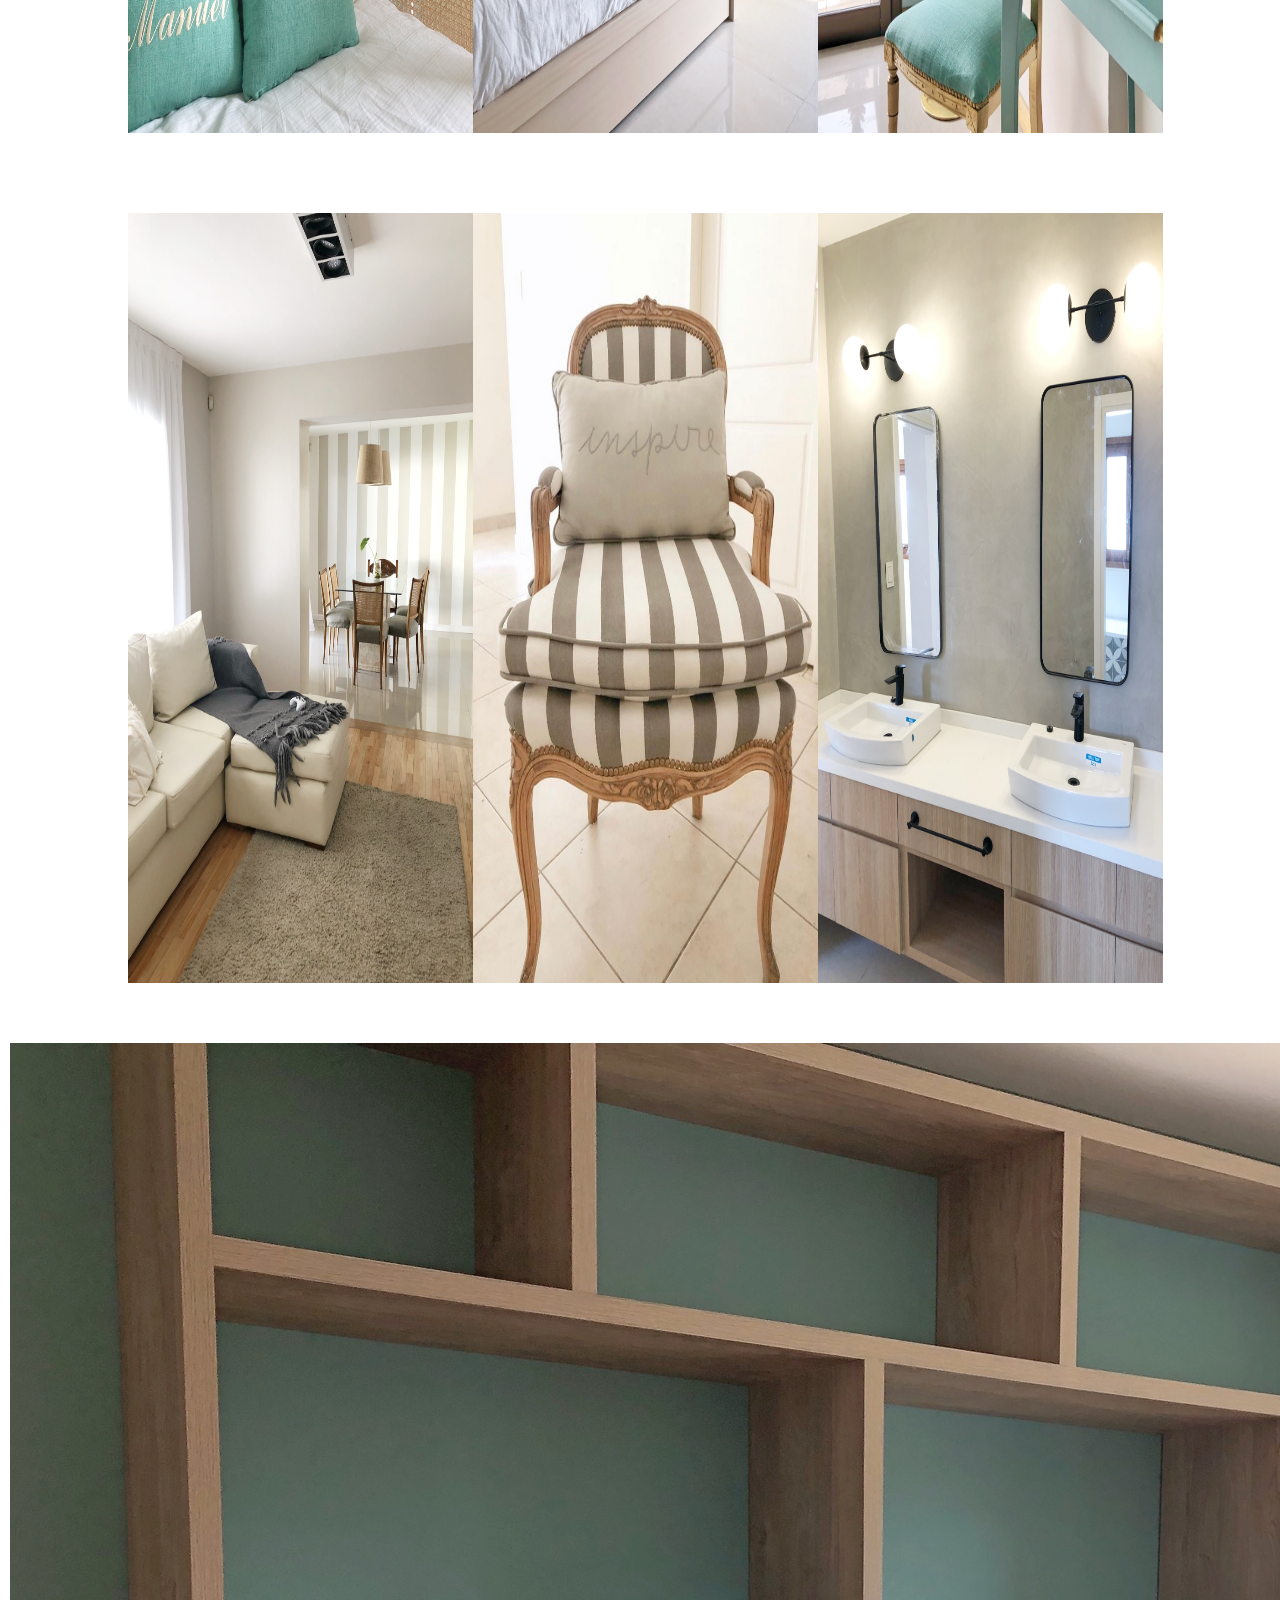
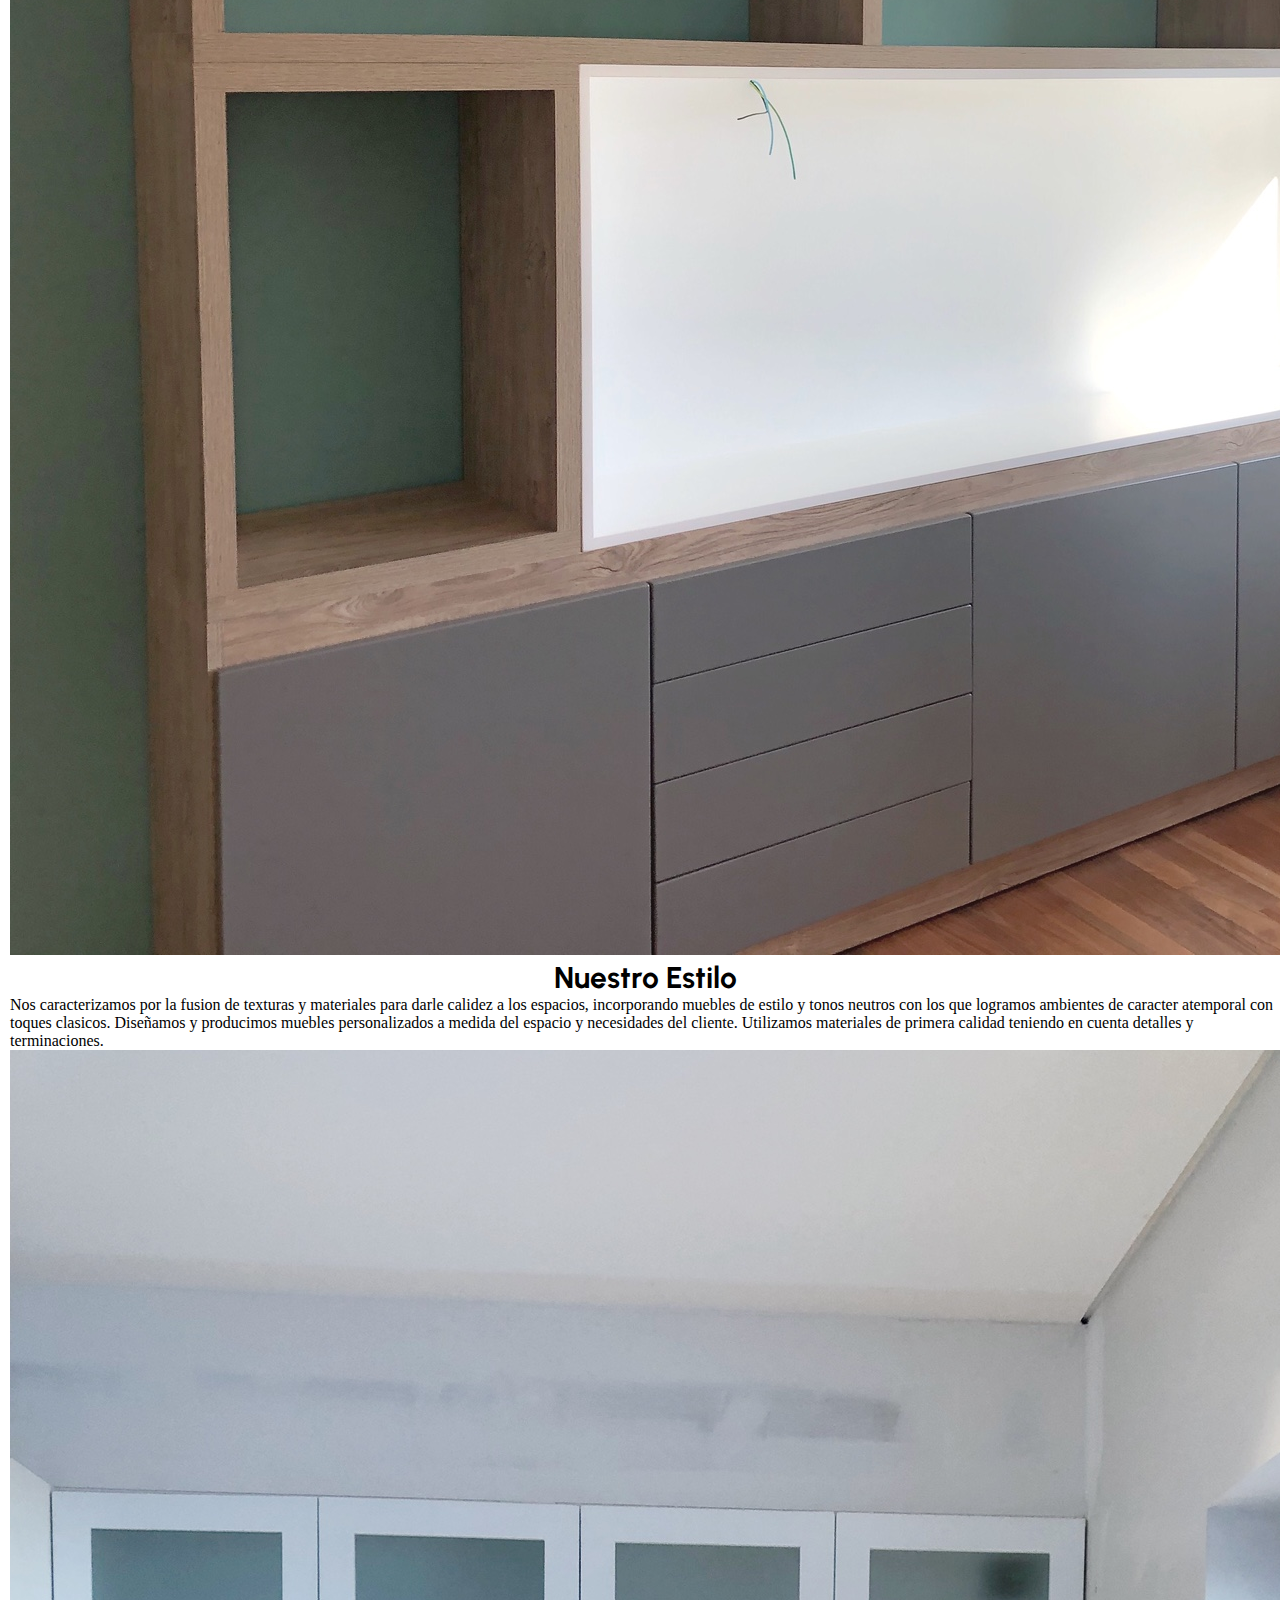
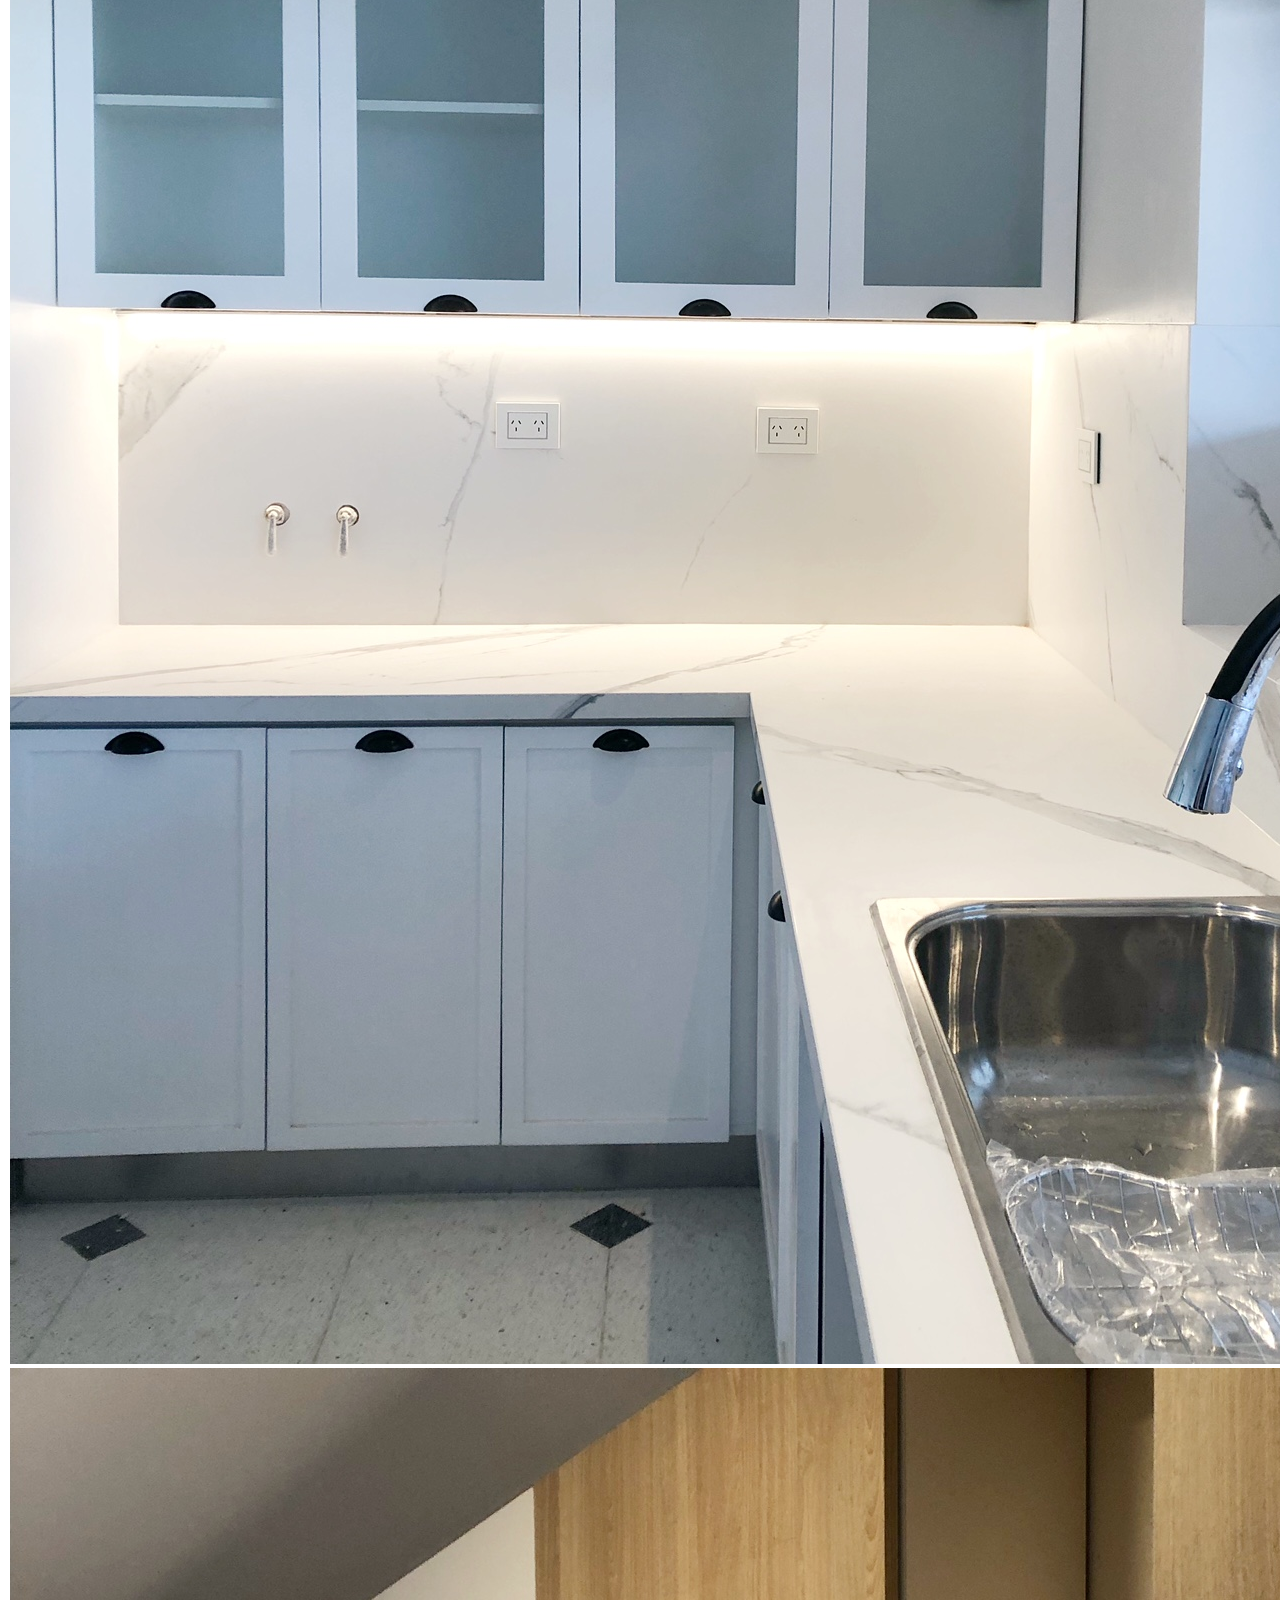
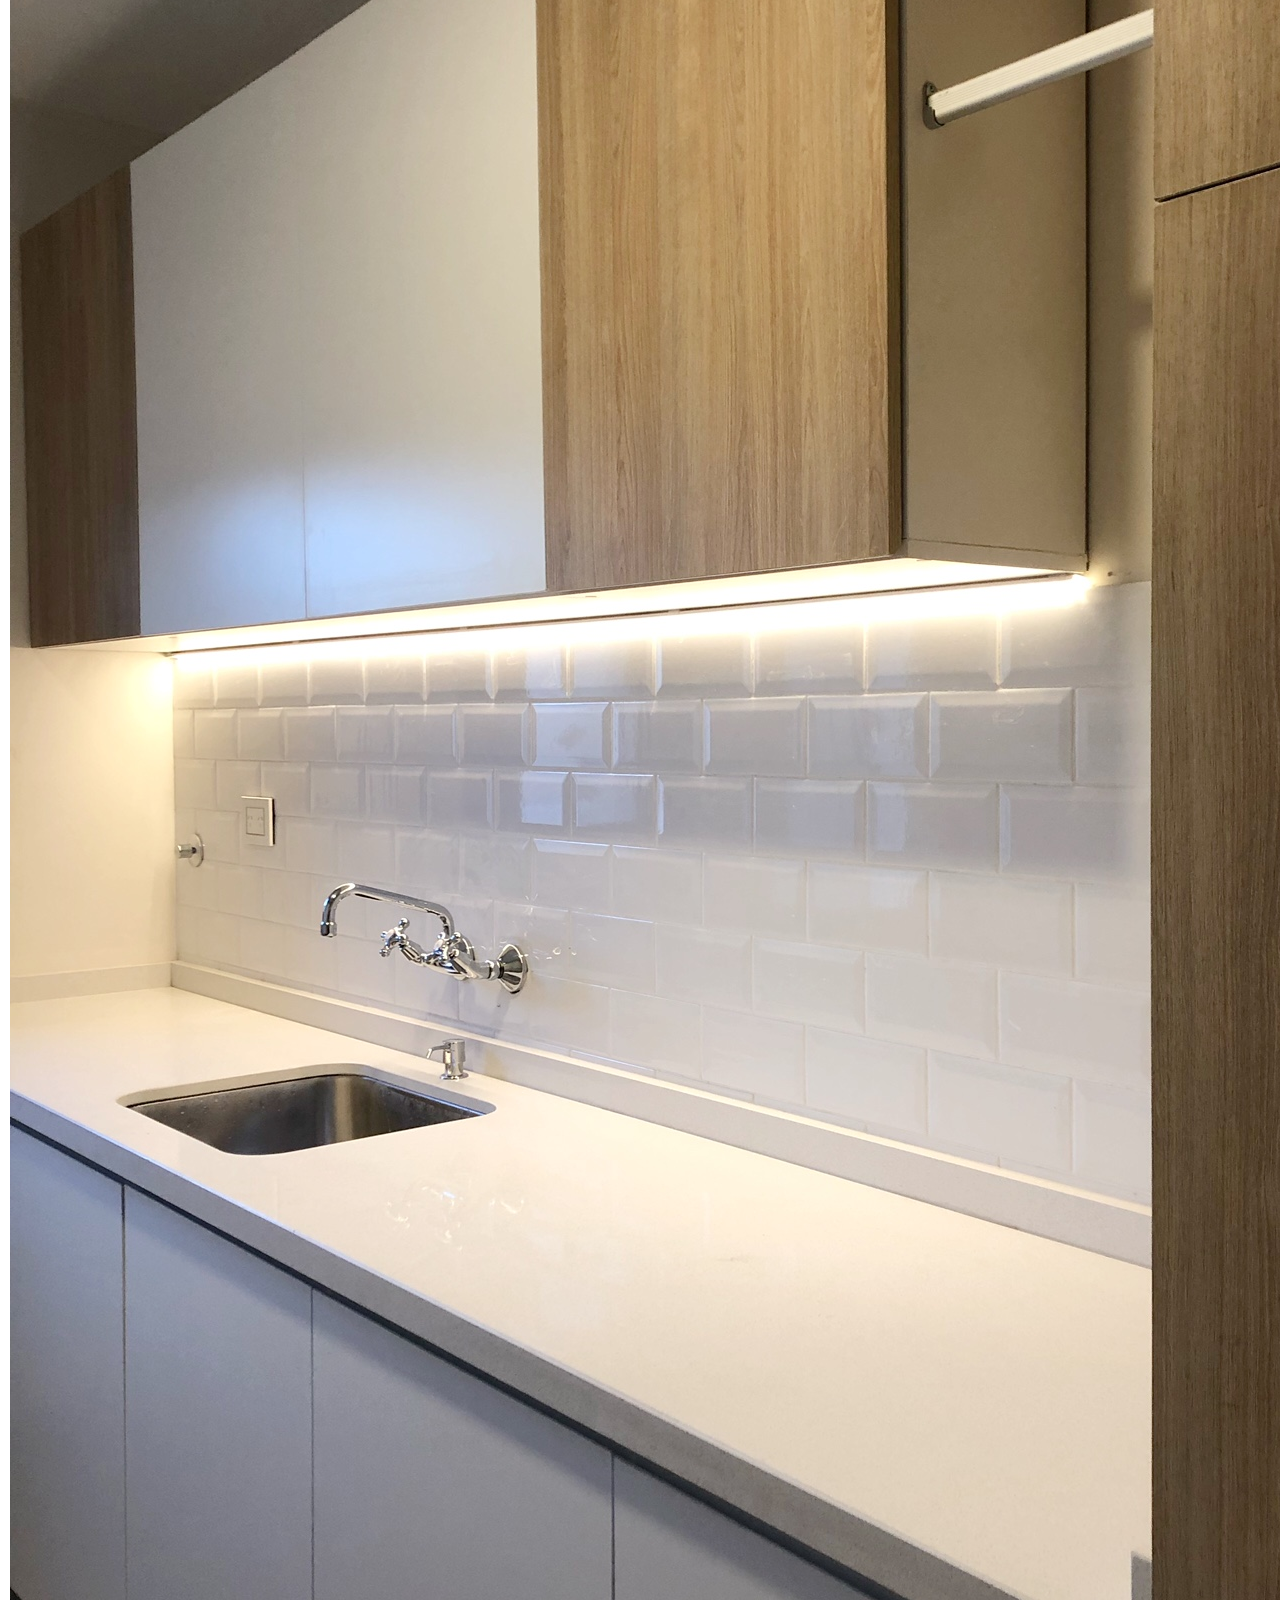
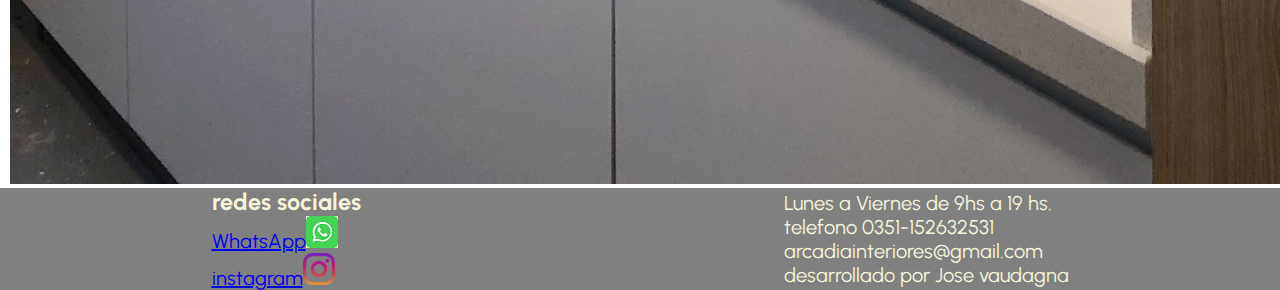
==== commit aecca55a: "sexto commit: estilos" ====
--- a/index.html
+++ b/index.html
@@ -1,5 +1,5 @@
 <!doctype html>
-<lang="en">
+<html lang="en">
   <head>
     <!-- Required meta tags -->
     <meta charset="utf-8">
@@ -33,29 +33,30 @@
           </ul>
         </nav>
       </header>
-      <hr>
       <main>
         <!--seccion presentacion de diseños de interriores y muebles-->
         <h1 class=titulos>Arquitectura de Interiores</h1>
-        <div id="carouselExampleCaptions" class="carousel slide" data-bs-ride="carousel">
-          <div class="carousel-indicators">
-            <button type="button" data-bs-target="#carouselExampleCaptions" data-bs-slide-to="0" class="active" aria-current="true" aria-label="Slide 1"></button>
-            <button type="button" data-bs-target="#carouselExampleCaptions" data-bs-slide-to="1" aria-label="Slide 2"></button>
-            <button type="button" data-bs-target="#carouselExampleCaptions" data-bs-slide-to="2" aria-label="Slide 3"></button>
-          </div>
-          <div class="carousel-inner">
-            <div class="carousel-item active">
-              <img class="tam" src="./img/IMG_5681.jpg" class="d-block w-100" alt="casa">
-              <div class="carousel-caption d-none d-md-block">
-                <h2 class="color1">"Funcionalidad"</h2>
+        <div class="container">
+          <div class="row">
+            <div id="carouselExampleCaptions" class="carousel slide" data-bs-ride="carousel">
+             <div  class="carousel-indicators">
+               <button type="button" data-bs-target="#carouselExampleCaptions" data-bs-slide-to="0" class="active" aria-current="true" aria-label="Slide 1"></button>
+               <button type="button" data-bs-target="#carouselExampleCaptions" data-bs-slide-to="1" aria-label="Slide 2"></button>
+               <button type="button" data-bs-target="#carouselExampleCaptions" data-bs-slide-to="2" aria-label="Slide 3"></button>
+             </div>
+              <div class="carousel-inner">
+                <div  class="carousel-item active">
+                  <img class="tam" src="./img/IMG_5681.jpg" class="d-block w-100" alt="casa">
+                <div class="carousel-caption d-none d-md-block">
+                  <h2 class="color1">"Comodidad"</h2>
+                </div>
+                </div>
+               <div class="carousel-item">
+                  <img class="tam" src="./img/CASA1.PNG" class="d-block w-100" alt="negocio">
+                  <div class="carousel-caption d-none d-md-block">
+                  <h2 class="color">"Identidad"</h2>
               </div>
-            </div>
-            <div class="carousel-item">
-              <img class="tam" src="./img/CASA1.PNG" class="d-block w-100" alt="negocio">
-              <div class="carousel-caption d-none d-md-block">
-                <h2 class="color">"Identidad"</h2>
-              </div>
-            </div>
+             </div>
             <div class="carousel-item">
               <img class="tam" src="./img/IMG_1066.jpg" class="d-block w-100" alt="living">
               <div class="carousel-caption d-none d-md-block">
@@ -72,7 +73,9 @@
             <span class="visually-hidden">Next</span>
           </button>
         </div>
-        <section class=herosection>    
+      </div>
+    </div>
+        <section class=herosection>  
           <img  src="img/IMG_1165.jpg" alt="foto diseño int">  
           <img src="./img/IMG_1094.jpg"  alt="lampara">
           <img src="./img/IMG_1169.jpg" class="card-img-top" alt="foco">
@@ -82,6 +85,8 @@
           <img src="img/sillon.jpeg" alt="foto mueble">
           <img  src="img/IMG_3275.JPG" alt="foto diseño int">  
         </section>
+        <div class="container" > 
+          <div class="row">
         <div class="card-group">
           <div class="card">
             <img src="./img/mueble escritorio.JPG" class="card-img-top" alt="lampara1">
@@ -92,26 +97,19 @@
                 Utilizamos materiales de primera calidad teniendo en cuenta detalles y terminaciones.
               </p>
             </div>
-            <div class="card-footer">
-            </div>
           </div>
           <div class="card">
             <img src="./img/IMG_1764.jpg" class="card-img-top" alt="lampara">
-            <div class="card-body">  
-            </div>
-            <div class="card-footer">
-            </div>
           </div>
           <div class="card">
             <img src="./img/IMG_1763.jpg" class="card-img-top" alt="foco">
-            <div class="card-body">
-            </div>
-            <div class="card-footer">
-            </div>
           </div>
-        </div> 
+          </div>
+        </div>
+      </div>
+    </div>
+    </section>
       </main>
-      <hr>
       <footer>
         <section>
            <!--redes sociales-->
--- a/estilos/style.css
+++ b/estilos/style.css
@@ -1,5 +1,6 @@
 @import url('https://fonts.googleapis.com/css2?family=Urbanist:ital,wght@0,100;0,200;1,200&display=swap');
 @import url('https://fonts.googleapis.com/css2?family=Roboto:ital,wght@0,300;0,400;0,500;0,700;1,300&display=swap');
+@import url('https://fonts.googleapis.com/css2?family=Urbanist:wght@500;800&display=swap');
 *{
     margin: 0;
     padding: 0;
@@ -12,8 +13,8 @@
     height: 400px;
     border-bottom: 2px solid black;
     align-items: center;
-    background-color: lightyellow;
-    background-image: url(../img/CASA2.jpg);
+    background-color: whitesmoke;
+    background-image: url(../img/IMG_1012.jpg);
     background-repeat: no-repeat;
     background-size: cover;
     background-position: center;
@@ -48,7 +49,7 @@
     font-size: 20px;
 }
 main {
-    background-color: lightyellow;
+    background-color: white;
     margin-left: 10px;
 }
 main section{
@@ -80,6 +81,7 @@
 }
 /*herosection*/
 .herosection{
+    padding: 20px;
     margin: 0px 40 px;
     height: 90vh;
     display:flex;
@@ -113,7 +115,8 @@
     display: flex;
     flex-direction: column;
     font-size: 20px;
-    margin: 10px 15px;
+    padding: 10px;
+    margin: 0px 15px;
     align-items: center;
     font-family: 'Urbanist', sans-serif;
 }
@@ -128,7 +131,8 @@
 .herosection3{
     height: 90vh;
     display: flex;
-    margin: 15px 15px;
+    padding: 15px;
+    margin: 0px 15px;
     justify-content: space-around;
     font-family: 'Urbanist', sans-serif;
 }
@@ -139,7 +143,8 @@
     align-items: center;
     justify-content: center;
     text-align: center;
-    margin: 10px 300px;
+    padding: 10px;
+    margin: 0px 300px;
     }
 .grid{
     display:grid ;
@@ -162,7 +167,9 @@
     list-style: none;
 } 
 
-
+.fondo{
+    background-color: black;
+}
 /* estilos menu*/
 nav ul li :hover {
     background-color: rgb(51, 37, 39); 
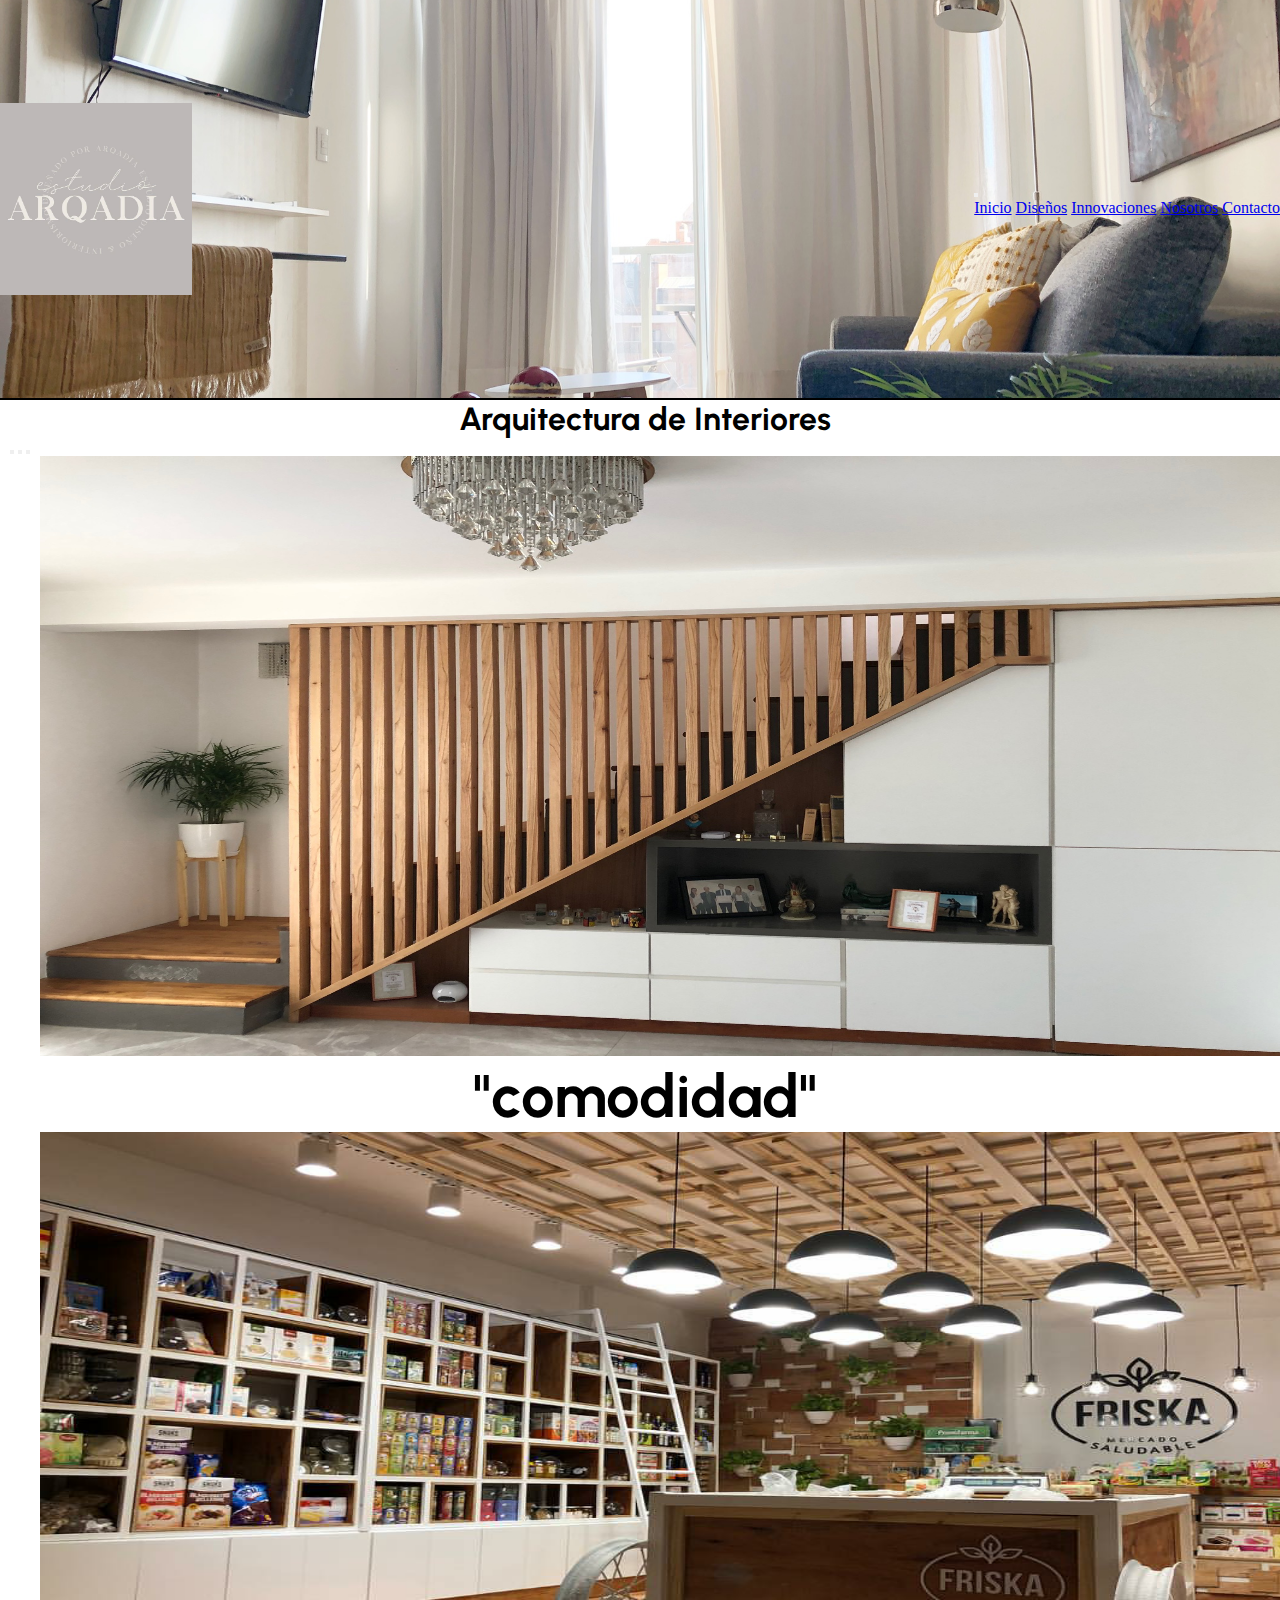
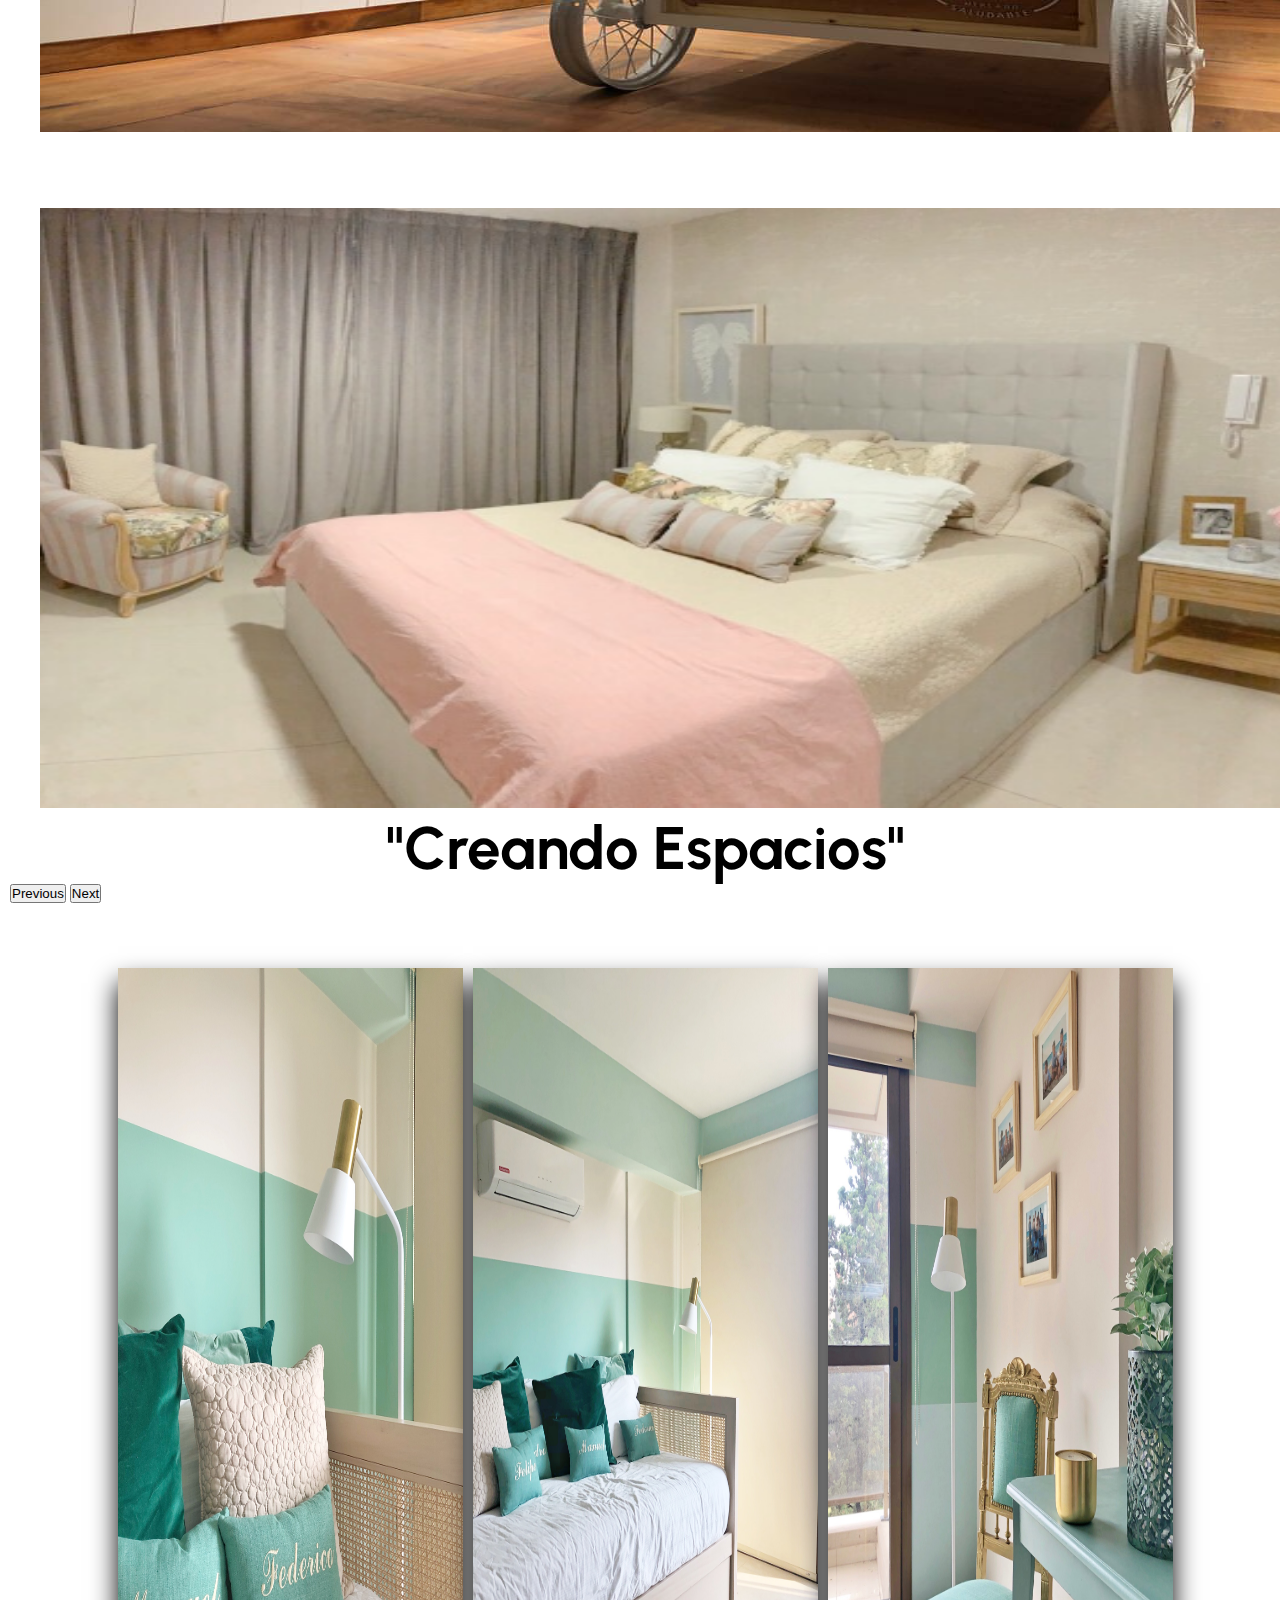
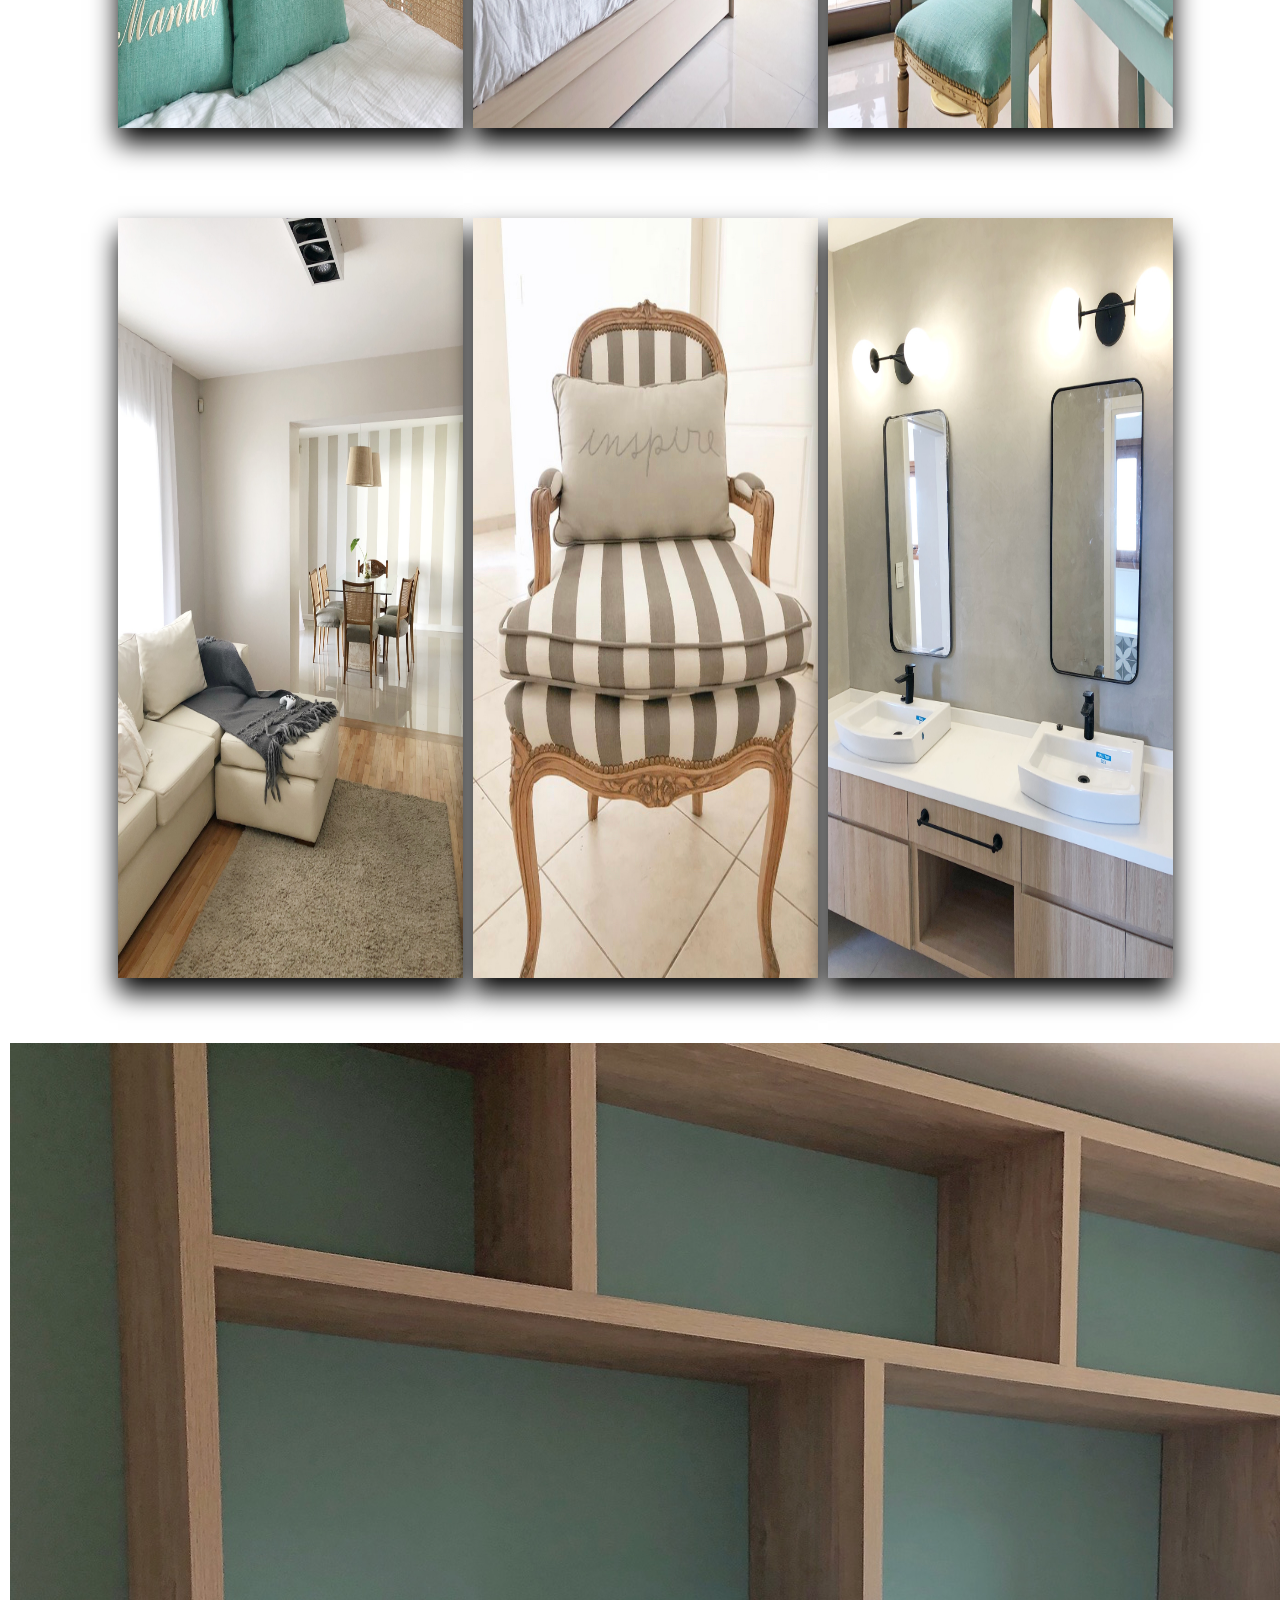
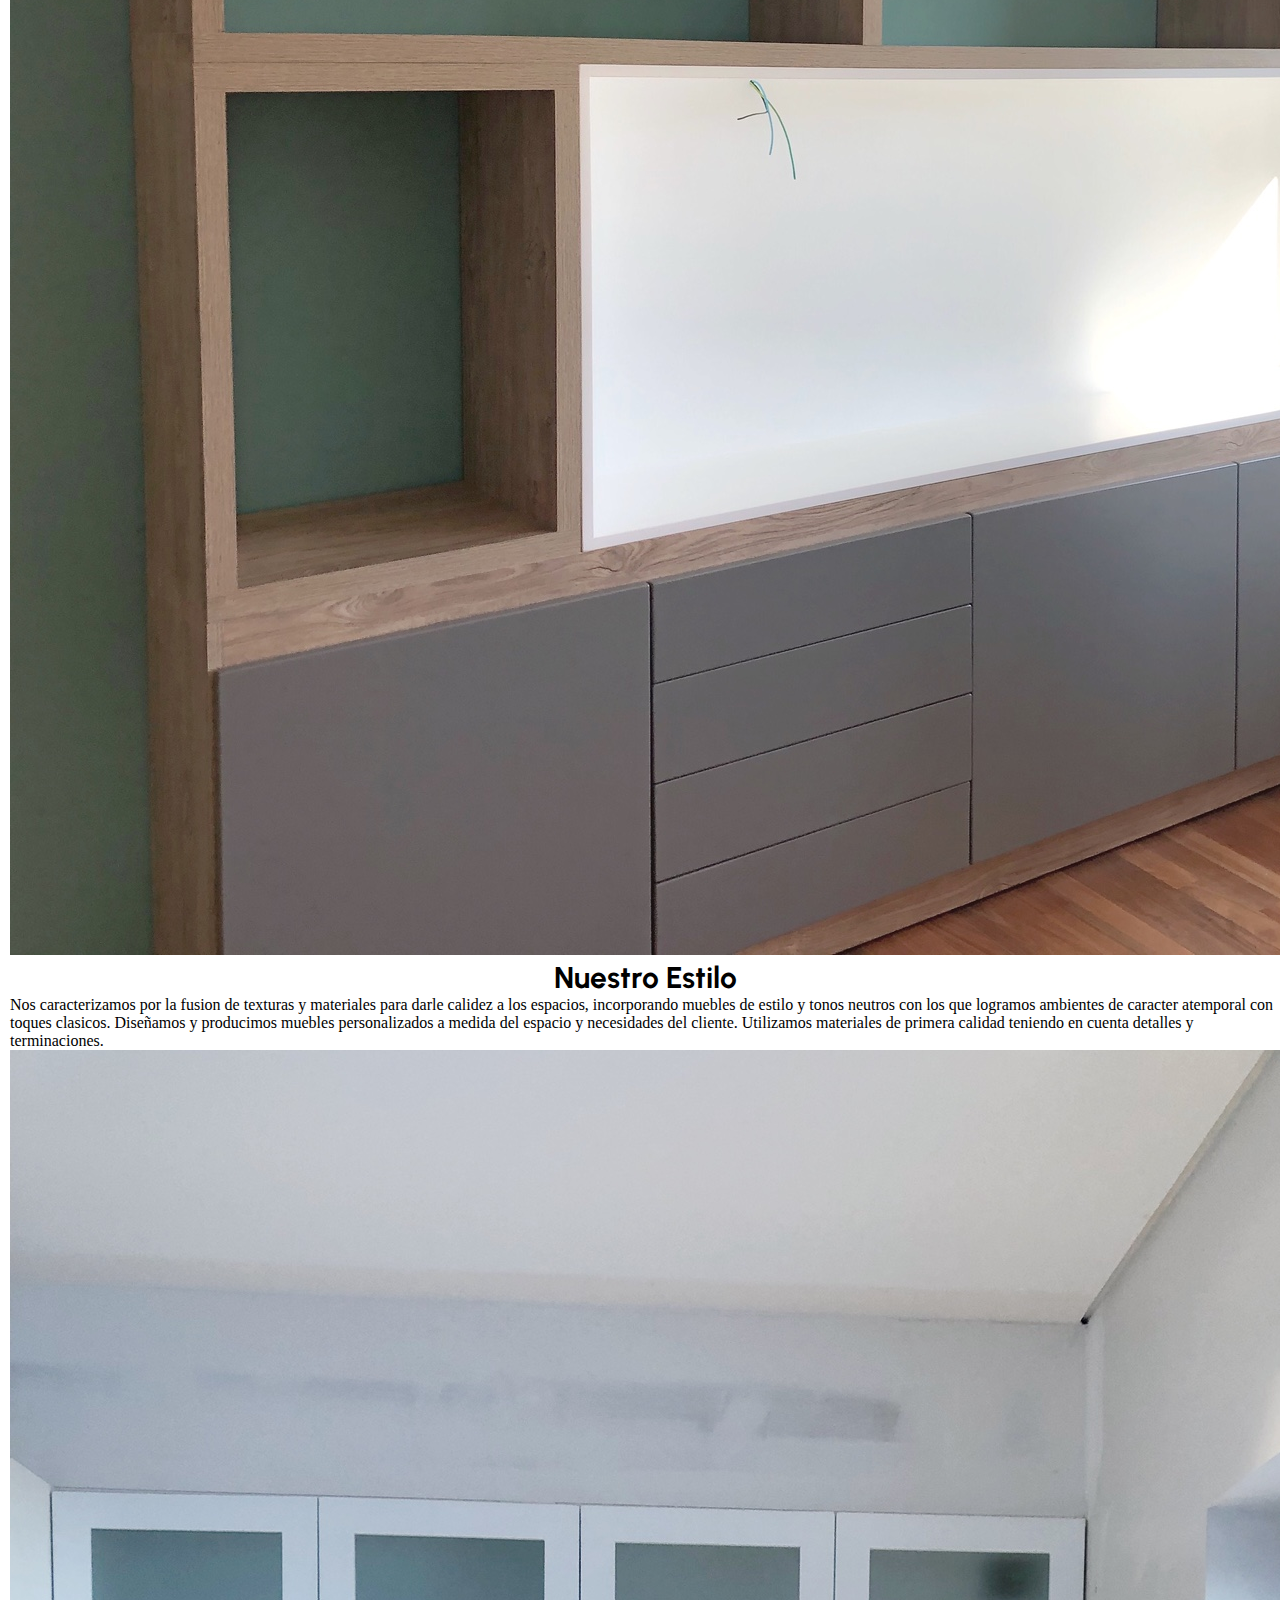
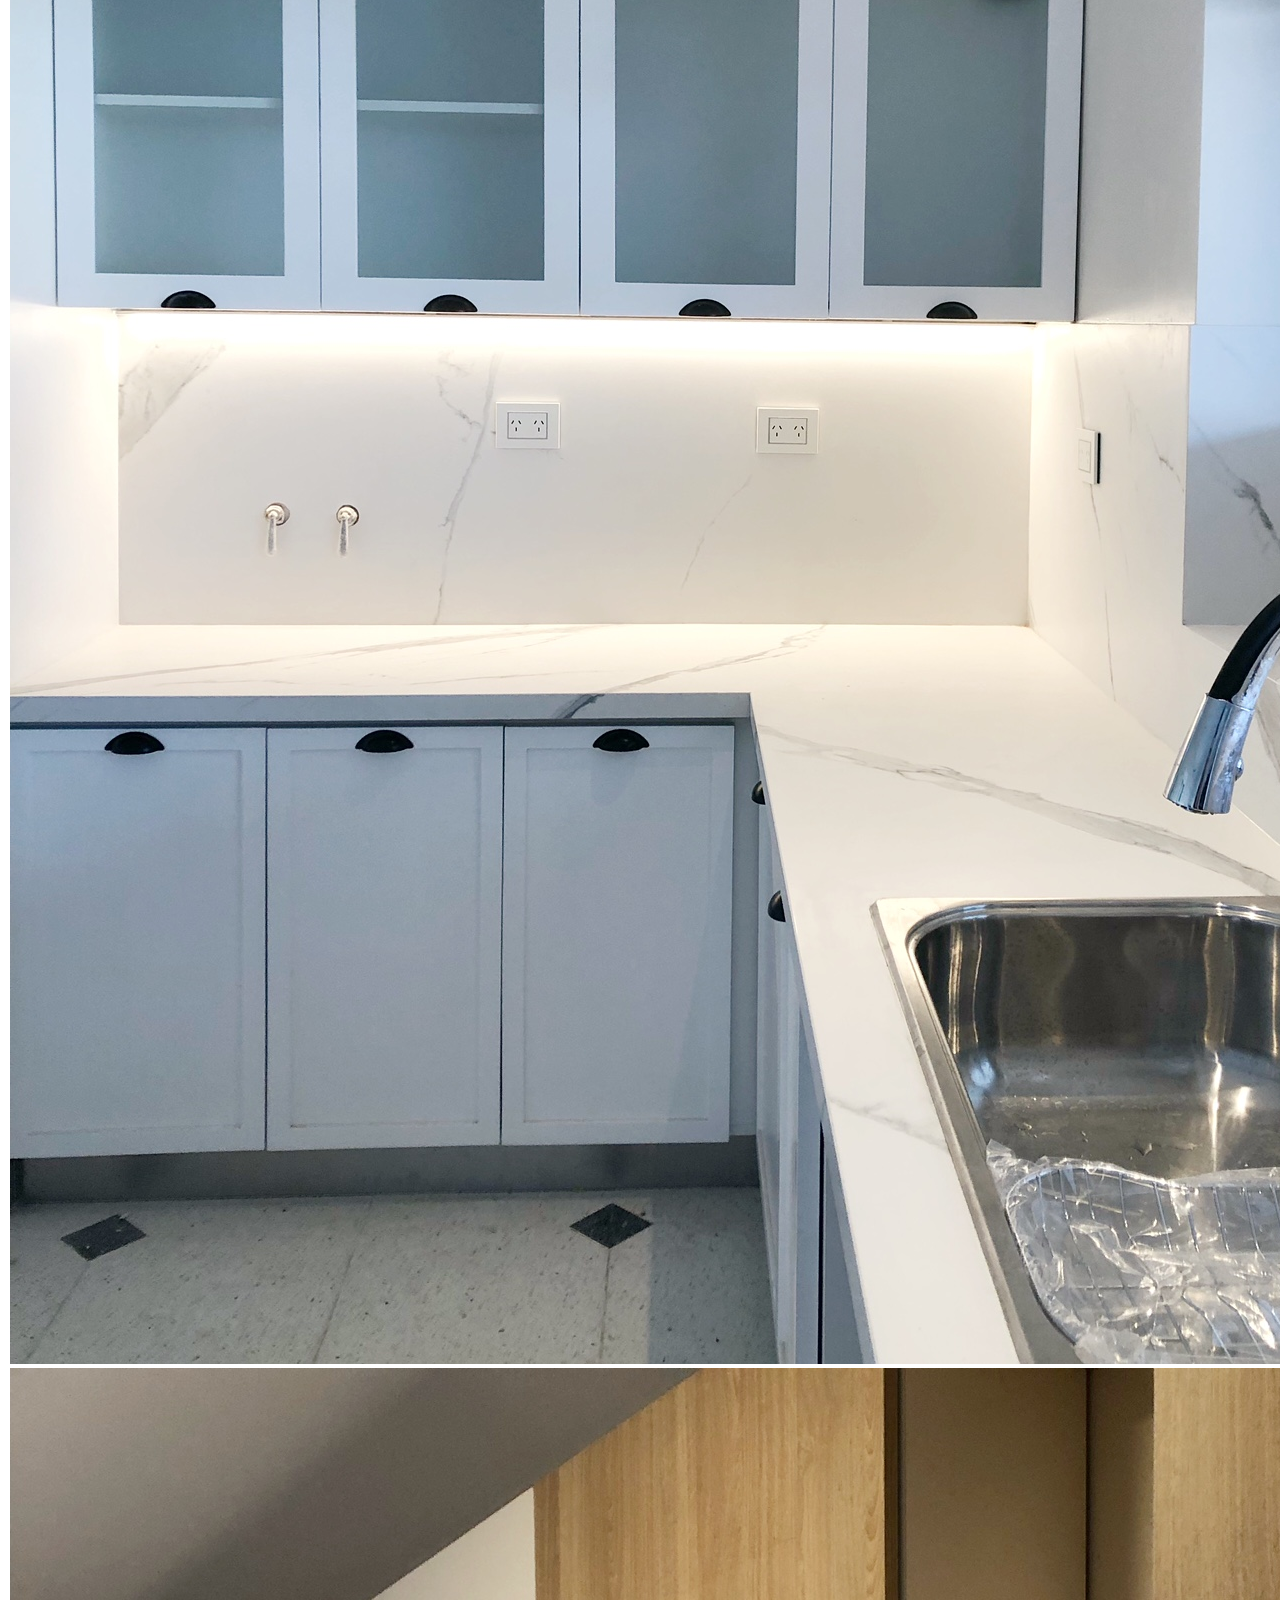
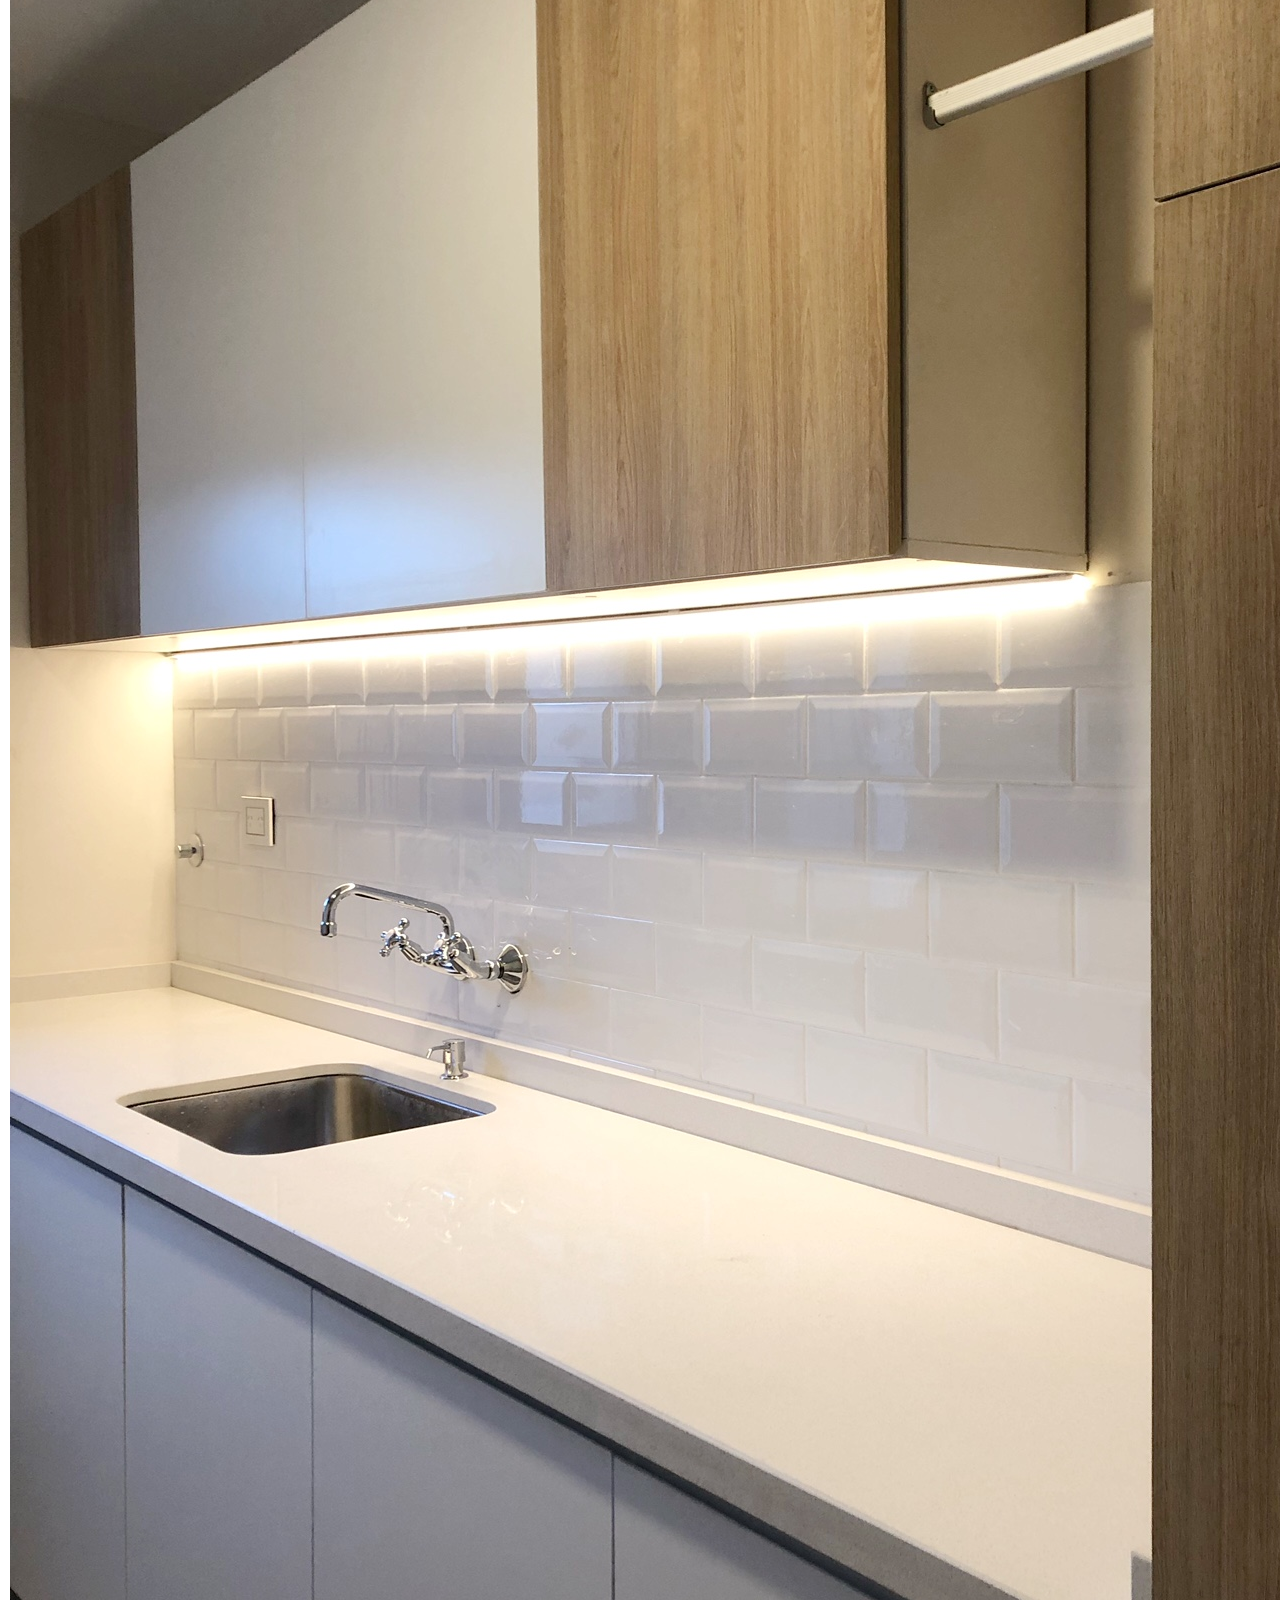
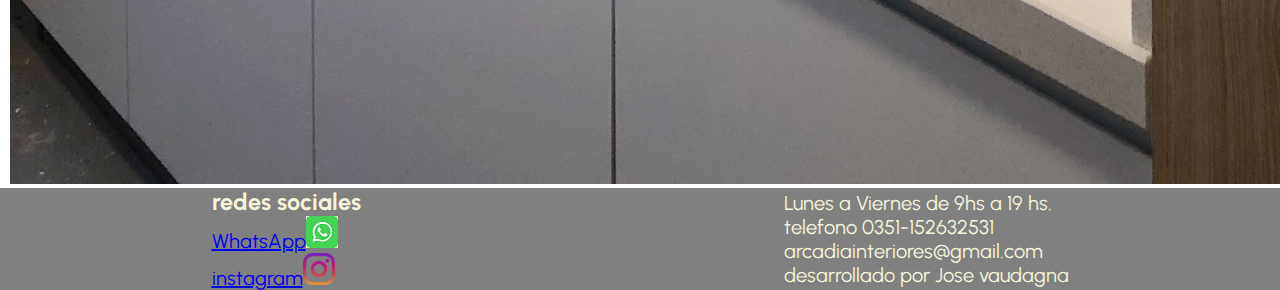
==== commit 014a5d5f: "commit septimo:resonsive" ====
--- a/index.html
+++ b/index.html
@@ -22,15 +22,23 @@
     <header>
         <!--logo-->
         <img src="img/IMG_2619.jpg" alt="logo Arqadia">
-        <nav class="navbar">
-          <!--menu de navegacion-->
-          <ul class="navbar__ul">
-            <li><a href="index.html">inicio</a></li>
-            <li><a href="./pages/nosotros.html">nosotros</a></li>
-            <li><a href="./pages/contactos.html">contactos</a></li>
-            <li><a href="./pages/design.html">diseños</a></li>
-            <li><a href="./pages/innovaciones.html">innovaciones</a></li>
-          </ul>
+       <!--navegacion-->
+        <nav class="navbar navbar-expand-lg navbar-light bg-light">
+          <div class="container-fluid">
+            <a class="navbar-brand" href="#"></a>
+            <button class="navbar-toggler" type="button" data-bs-toggle="collapse" data-bs-target="#navbarNavAltMarkup" aria-controls="navbarNavAltMarkup" aria-expanded="false" aria-label="Toggle navigation">
+              <span class="navbar-toggler-icon"></span>
+            </button>
+            <div class="collapse navbar-collapse justify-content-end " id="navbarNavAltMarkup">
+              <div class="navbar-nav align-items-center">
+                <a class="nav-link active" aria-current="page" href="index.html">Inicio</a>
+                <a class="nav-link" href="./pages/design.html">Diseños</a>
+                <a class="nav-link" href="./pages/innovaciones.html">Innovaciones</a>
+                <a class="nav-link" href="./pages/nosotros.html">Nosotros</a>
+                <a class="nav-link" href="./pages/contactos.html">Contacto</a>
+              </div>
+            </div>
+          </div>
         </nav>
       </header>
       <main>
@@ -39,43 +47,43 @@
         <div class="container">
           <div class="row">
             <div id="carouselExampleCaptions" class="carousel slide" data-bs-ride="carousel">
-             <div  class="carousel-indicators">
-               <button type="button" data-bs-target="#carouselExampleCaptions" data-bs-slide-to="0" class="active" aria-current="true" aria-label="Slide 1"></button>
-               <button type="button" data-bs-target="#carouselExampleCaptions" data-bs-slide-to="1" aria-label="Slide 2"></button>
-               <button type="button" data-bs-target="#carouselExampleCaptions" data-bs-slide-to="2" aria-label="Slide 3"></button>
-             </div>
+              <div class="carousel-indicators">
+                <button type="button" data-bs-target="#carouselExampleCaptions" data-bs-slide-to="0" class="active" aria-current="true" aria-label="Slide 1"></button>
+                <button type="button" data-bs-target="#carouselExampleCaptions" data-bs-slide-to="1" aria-label="Slide 2"></button>
+                <button type="button" data-bs-target="#carouselExampleCaptions" data-bs-slide-to="2" aria-label="Slide 3"></button>
+              </div>
               <div class="carousel-inner">
-                <div  class="carousel-item active">
+                <div class="carousel-item active">
                   <img class="tam" src="./img/IMG_5681.jpg" class="d-block w-100" alt="casa">
-                <div class="carousel-caption d-none d-md-block">
-                  <h2 class="color1">"Comodidad"</h2>
+                  <div class="carousel-caption d-none d-md-block">
+                    <h2 class="color1">"comodidad"</h2>
+                  </div>
+                </div>
+                <div class="carousel-item">
+                  <img class="tam" src="./img/CASA1.PNG" class="d-block w-100" alt="negocio">
+                  <div class="carousel-caption d-none d-md-block">
+                    <h2 class="color">"funcionalidad"</h2>
+                  </div>
+                </div>
+                <div class="carousel-item">
+                  <img class="tam" src="./img/IMG_1066.jpg" class="d-block w-100" alt="living">
+                  <div class="carousel-caption d-none d-md-block">
+                    <h2 class="color1">"Creando Espacios"</h2>
                 </div>
                 </div>
-               <div class="carousel-item">
-                  <img class="tam" src="./img/CASA1.PNG" class="d-block w-100" alt="negocio">
-                  <div class="carousel-caption d-none d-md-block">
-                  <h2 class="color">"Identidad"</h2>
               </div>
-             </div>
-            <div class="carousel-item">
-              <img class="tam" src="./img/IMG_1066.jpg" class="d-block w-100" alt="living">
-              <div class="carousel-caption d-none d-md-block">
-                <h2 class="color1">"Espacios Personalizados"</h2>
+              <button class="carousel-control-prev" type="button" data-bs-target="#carouselExampleCaptions" data-bs-slide="prev">
+                <span class="carousel-control-prev-icon" aria-hidden="true"></span>
+                <span class="visually-hidden">Previous</span>
+              </button>
+              <button class="carousel-control-next" type="button" data-bs-target="#carouselExampleCaptions" data-bs-slide="next">
+                <span class="carousel-control-next-icon" aria-hidden="true"></span>
+                <span class="visually-hidden">Next</span>
+              </button>
             </div>
-            </div>
-          </div>
-          <button class="carousel-control-prev" type="button" data-bs-target="#carouselExampleCaptions" data-bs-slide="prev">
-            <span class="carousel-control-prev-icon" aria-hidden="true"></span>
-            <span class="visually-hidden">Previous</span>
-          </button>
-          <button class="carousel-control-next" type="button" data-bs-target="#carouselExampleCaptions" data-bs-slide="next">
-            <span class="carousel-control-next-icon" aria-hidden="true"></span>
-            <span class="visually-hidden">Next</span>
-          </button>
         </div>
-      </div>
-    </div>
-        <section class=herosection>  
+       </div>
+        <section class=herosection> 
           <img  src="img/IMG_1165.jpg" alt="foto diseño int">  
           <img src="./img/IMG_1094.jpg"  alt="lampara">
           <img src="./img/IMG_1169.jpg" class="card-img-top" alt="foco">
@@ -89,26 +97,30 @@
           <div class="row">
         <div class="card-group">
           <div class="card">
-            <img src="./img/mueble escritorio.JPG" class="card-img-top" alt="lampara1">
-            <div class="card-body">
+            <div class="col">
+             <img src="./img/mueble escritorio.JPG" class="card-img-top" alt="lampara1">
+              <div class="card-body">
               <h2 class="card-title">Nuestro Estilo</h2>
               <p class="card-text">Nos caracterizamos por la fusion de texturas y materiales para darle calidez a los espacios, incorporando muebles de estilo y tonos neutros con los que logramos ambientes de caracter atemporal con toques clasicos.
                  Diseñamos y producimos muebles personalizados a medida del espacio y necesidades del cliente.
                 Utilizamos materiales de primera calidad teniendo en cuenta detalles y terminaciones.
               </p>
+              </div>
             </div>
           </div>
           <div class="card">
+            <div class="col"> 
             <img src="./img/IMG_1764.jpg" class="card-img-top" alt="lampara">
+            </div> 
           </div>
-          <div class="card">
+           <div class="card">
             <img src="./img/IMG_1763.jpg" class="card-img-top" alt="foco">
+            </div> 
           </div>
           </div>
         </div>
       </div>
     </div>
-    </section>
       </main>
       <footer>
         <section>
--- a/estilos/style.css
+++ b/estilos/style.css
@@ -92,6 +92,9 @@
 }
 .herosection img{
 width: 30%;
+margin: 5px 5px;
+box-shadow: 0px 15px 25px;
+box-shadow: aqua;
 }
 .herosection article{
     display: flex;
@@ -169,12 +172,12 @@
 
 .fondo{
     background-color: black;
-}
-/* estilos menu*/
-nav ul li :hover {
-    background-color: rgb(51, 37, 39); 
-   box-shadow: 2px 2px black;
-   color: lightpink;
+    color: red, white;
+}
+/* estilos menu*/ 
+nav div a:hover {
+    background-color: lightblue; 
+   box-shadow: 2px 2px gray;
 }
 main a:hover{
     background-color: blue;
@@ -201,20 +204,51 @@
     color: black;
     font-size: 60px;
     font-family: 'Urbanist', sans-serif; 
-
 } 
 
   /* media queries*/
-  @media screen and (max-width: 320px) {
+  @media screen and (max-width: 320px) 
+  {
     header{
         width:600px ;
         background-image: none;
-    }
-    header h1{
-        color: cadetblue;
-    }
+            display: flex;
+            justify-content:center;
+            padding: 15px 0px;
+            height: 400px;
+            border-bottom: 2px solid black;
+            align-items: center;
+            background-color: whitesmoke;
+            background-position: center; 
+    }
+    header img{
+        justify-content: center;
+        align-content: center;
+    }
+    h1{
+        font-size: 80px;
+    }
+    h2 {
+        font-size: 80px;
+    }
+    p{
+        font-size: 60px;
+    }
+    .herosection1 h2{
+        font-size: 80px;
+        }
+        nav div a{
+            font-size: 50px;
+        }
+    header nav ul li a{
+        color: white;
+        text-decoration: none;
+        margin: 0px 10px;
+        list-style: none;
+        background-color: gray;
+        font-size: 45px;}
     main{
-        width:600px ;
+        width:600px ;  
     }
     footer{
         width: 600px;
@@ -225,14 +259,20 @@
         background-color: gray;
         margin-top: 300px;}
         
-    
+    footer section p {
+        font-size: 50px;
+    }
+    h3{
+        font-size: 50px;
+    }
     .herosection{
         margin: 0px 0 px;
         height: 500px;
         display:block;
         justify-content: center;
         align-items: center;}
-    }  
+        
+ 
   
    
   .tam1{
@@ -240,14 +280,19 @@
       width: 800px;
       size: 300%;
   }
-  @media screen and (max-width: 768px) {
+  .card-text{
+      font-size: 60px;
+  }}
+
+  @media screen and (max-width: 768px) 
+  {
     header{
         width:1200px ;
-        
-    }
-    header h1{
-        color: cadetblue;
-    }
+        justify-content: flex-end;
+        
+    }
+    
+   
     main{
         width:1200px ;
     
@@ -269,9 +314,14 @@
         display:flex;
         justify-content: center;
         align-items: center;}
-   
-}
-
-
-
-    
+        .center{
+            align-items: center;
+            justify-content: center;
+        }
+        
+    
+   }
+
+
+
+    
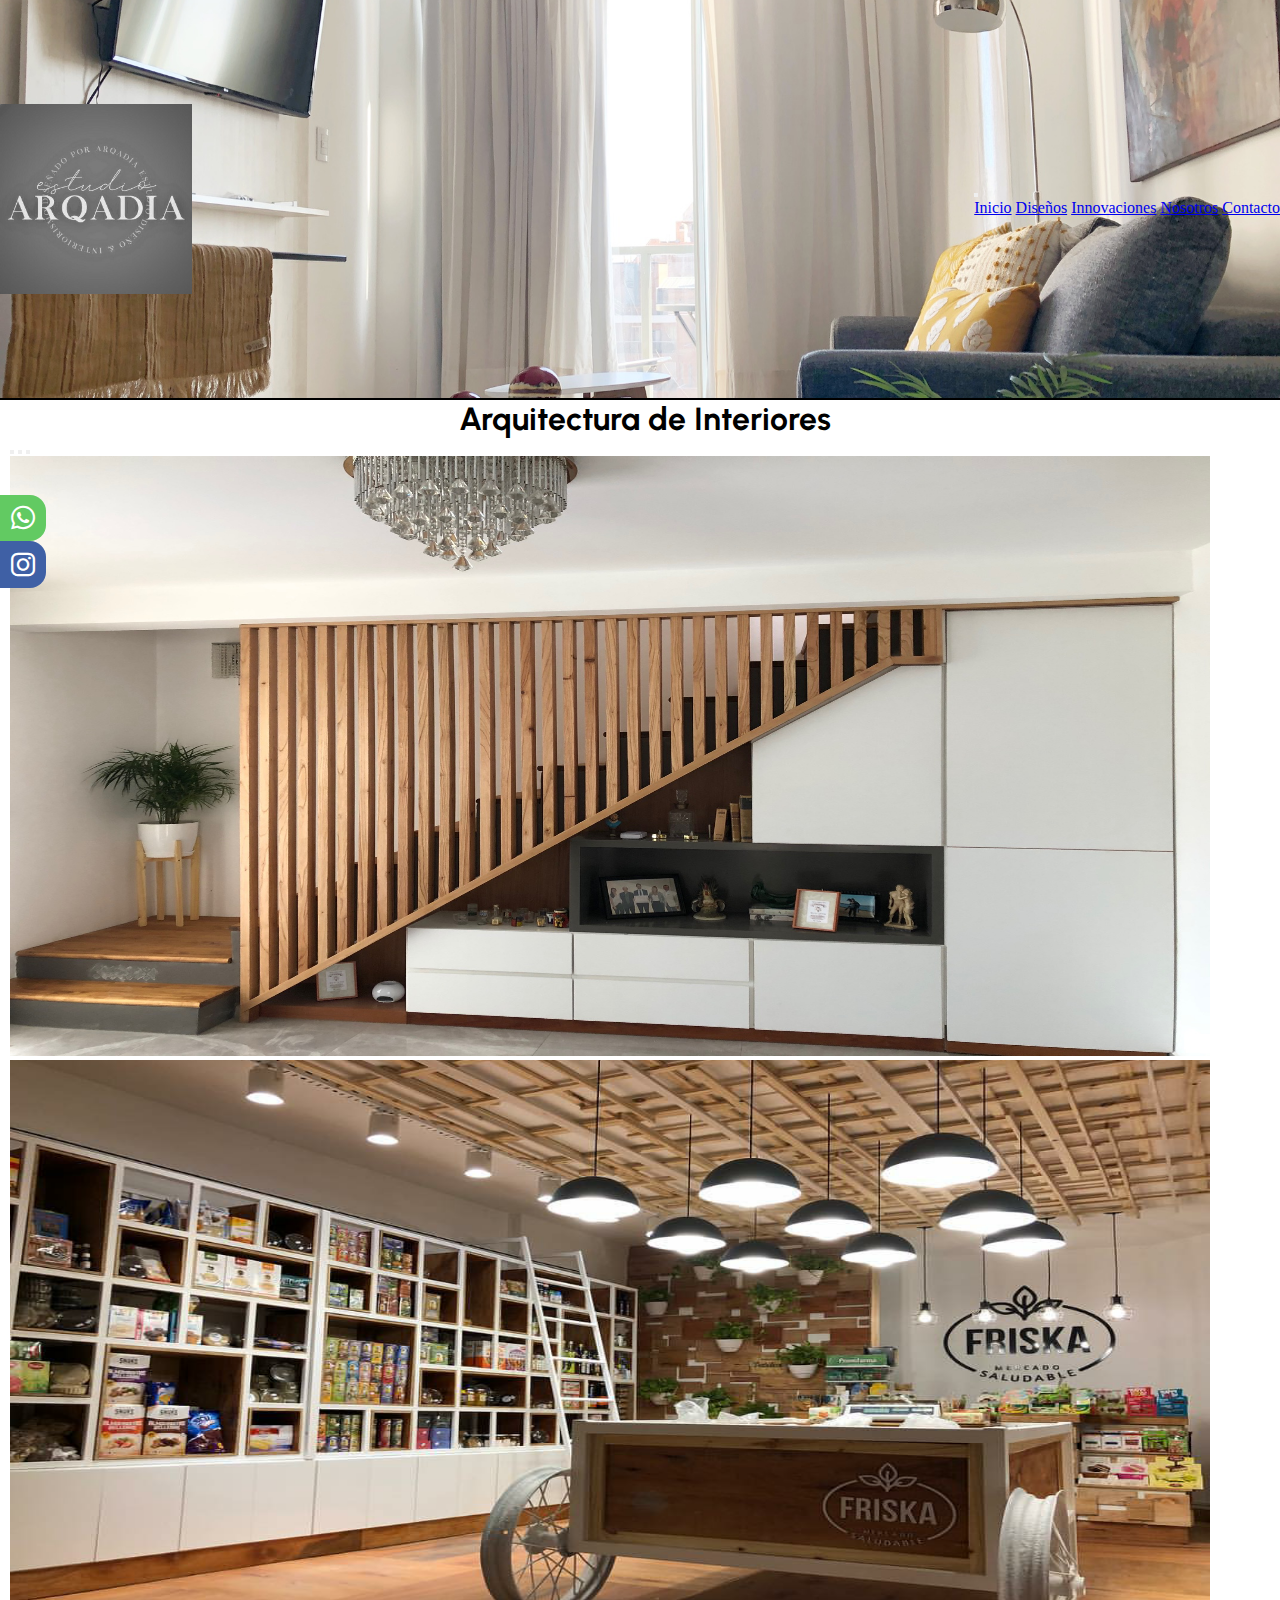
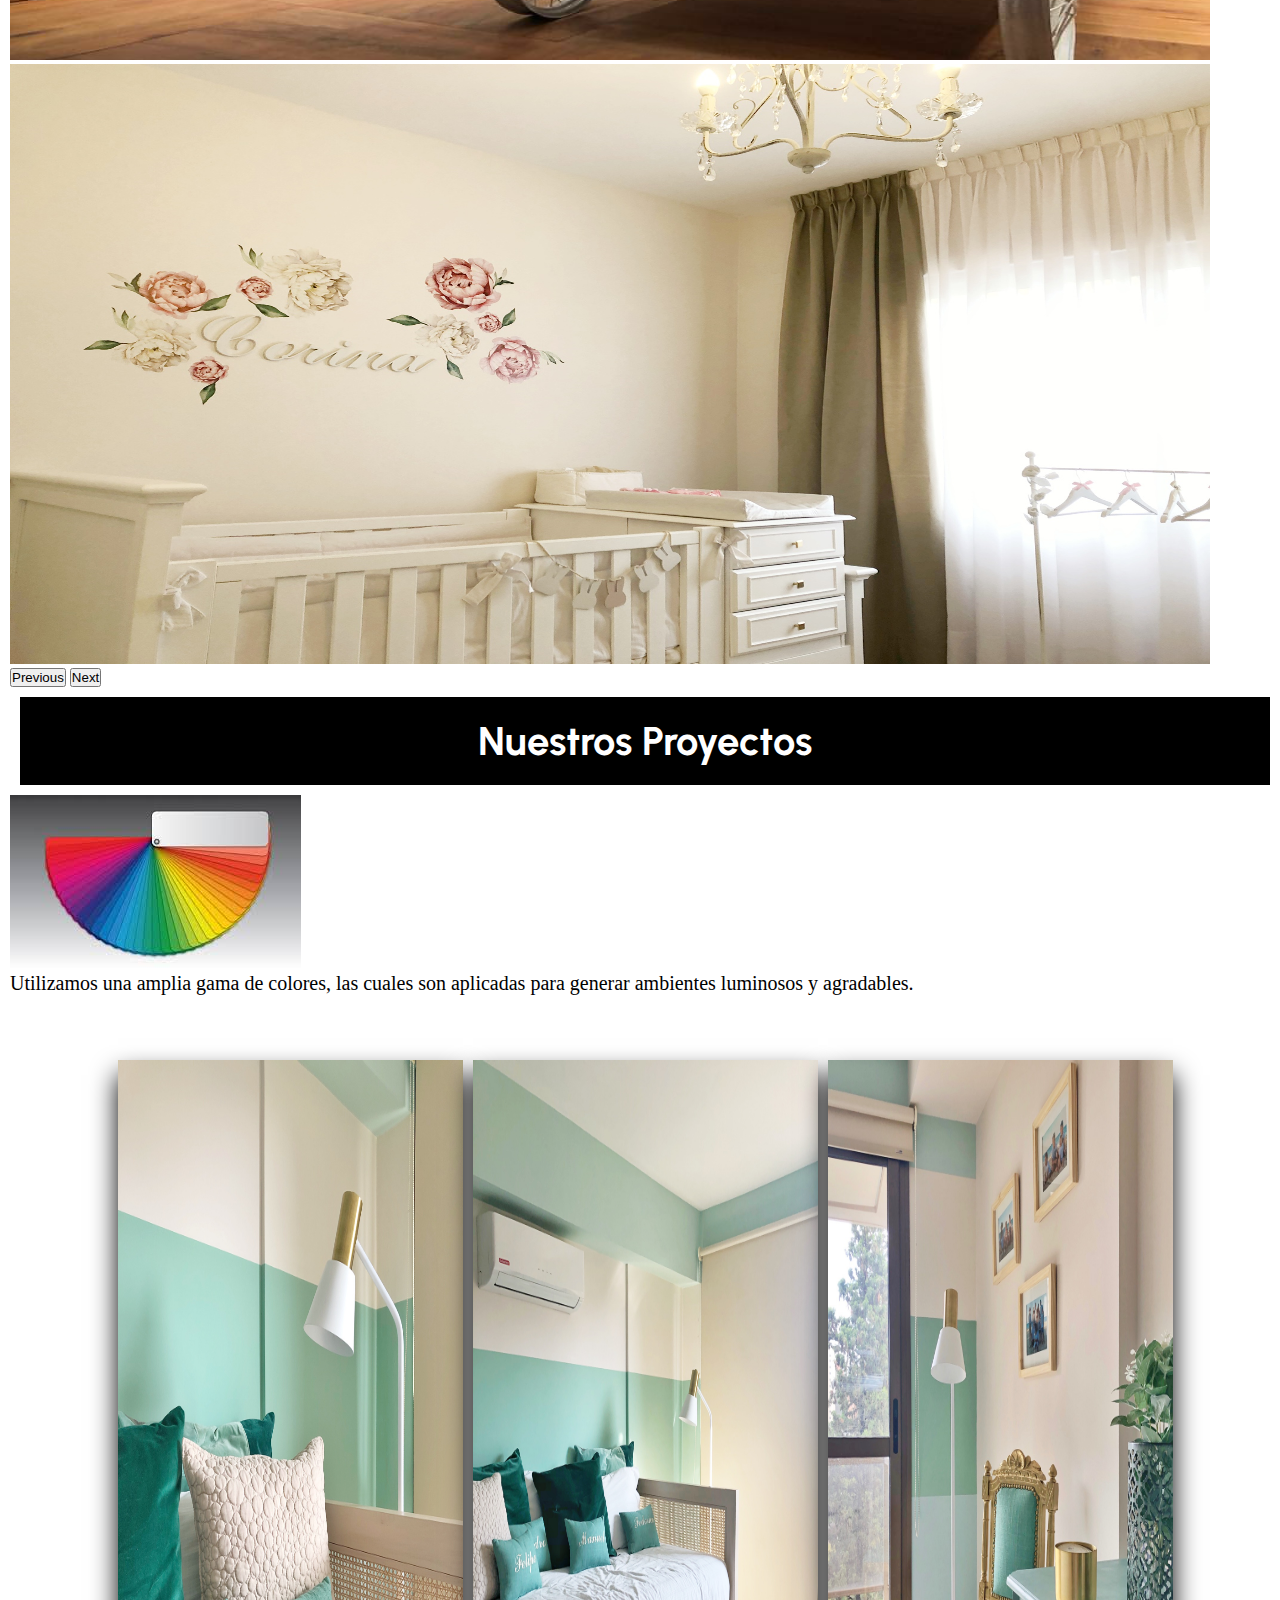
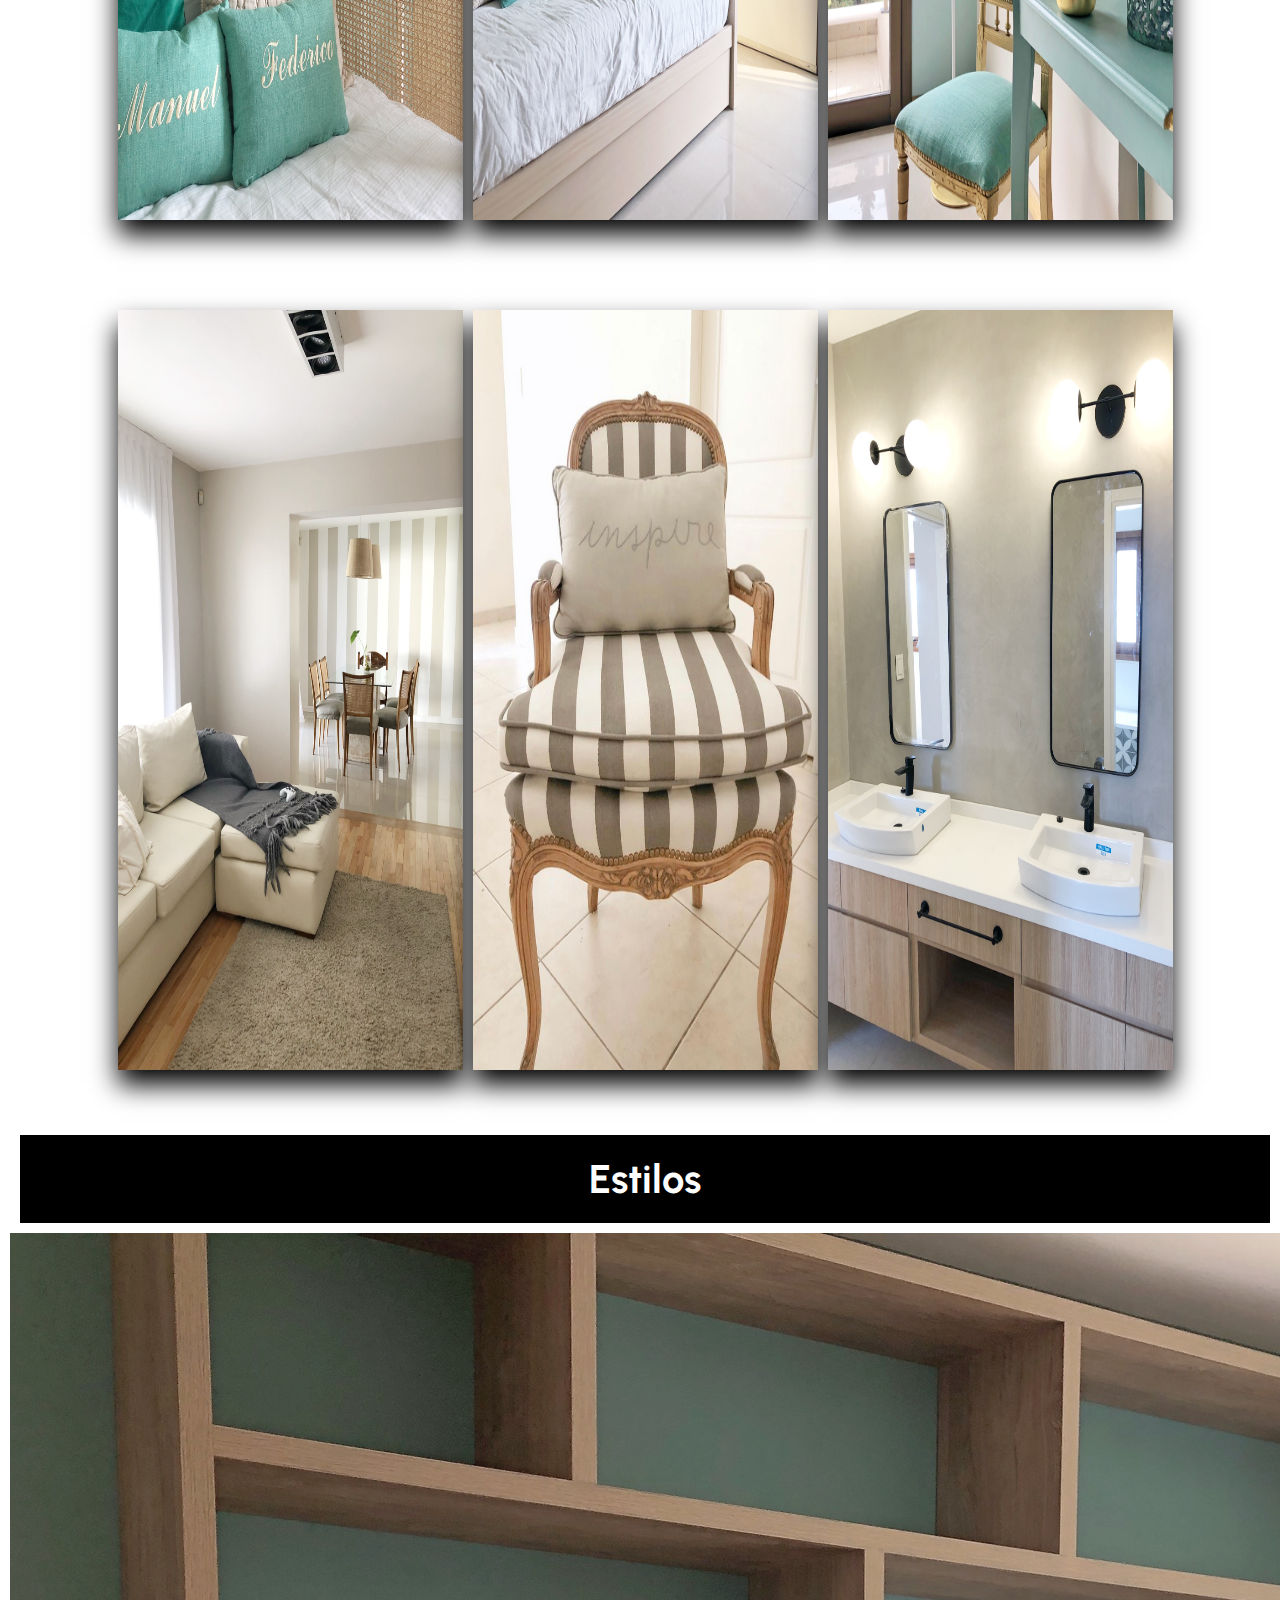
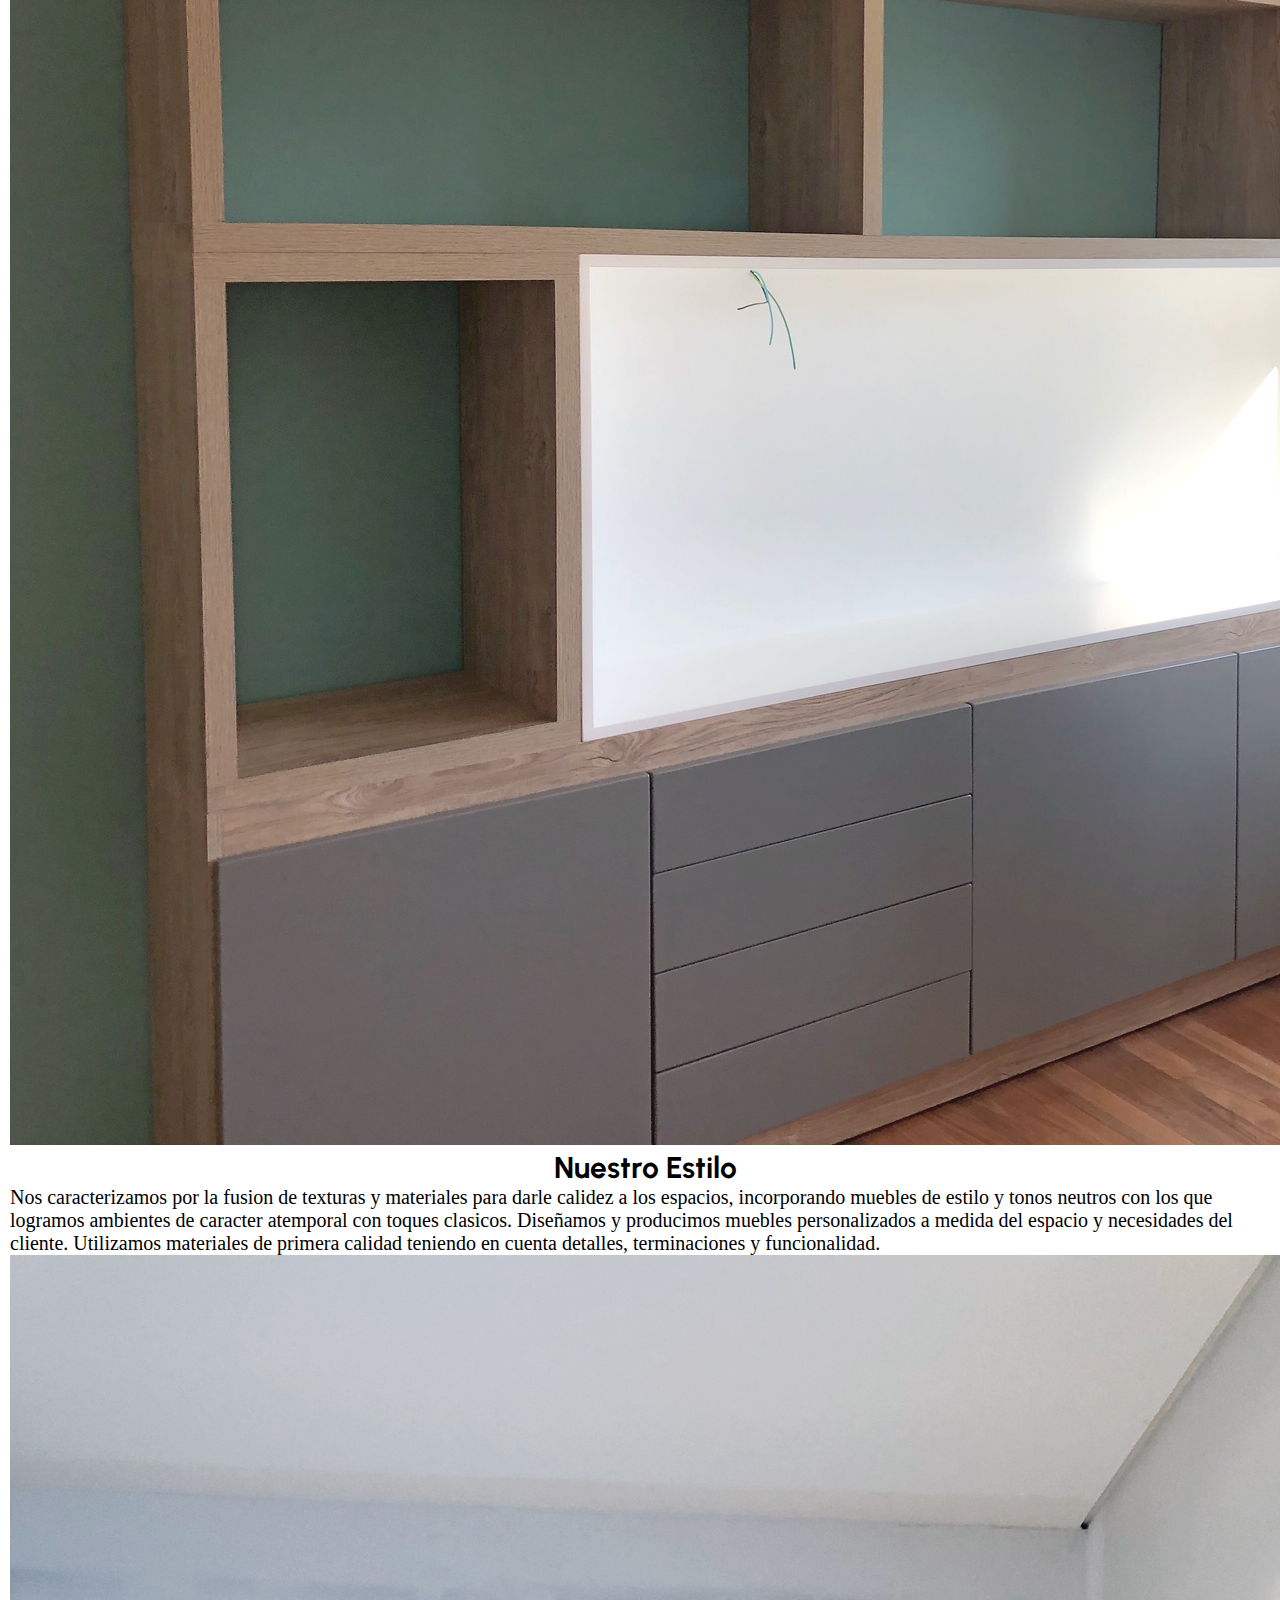
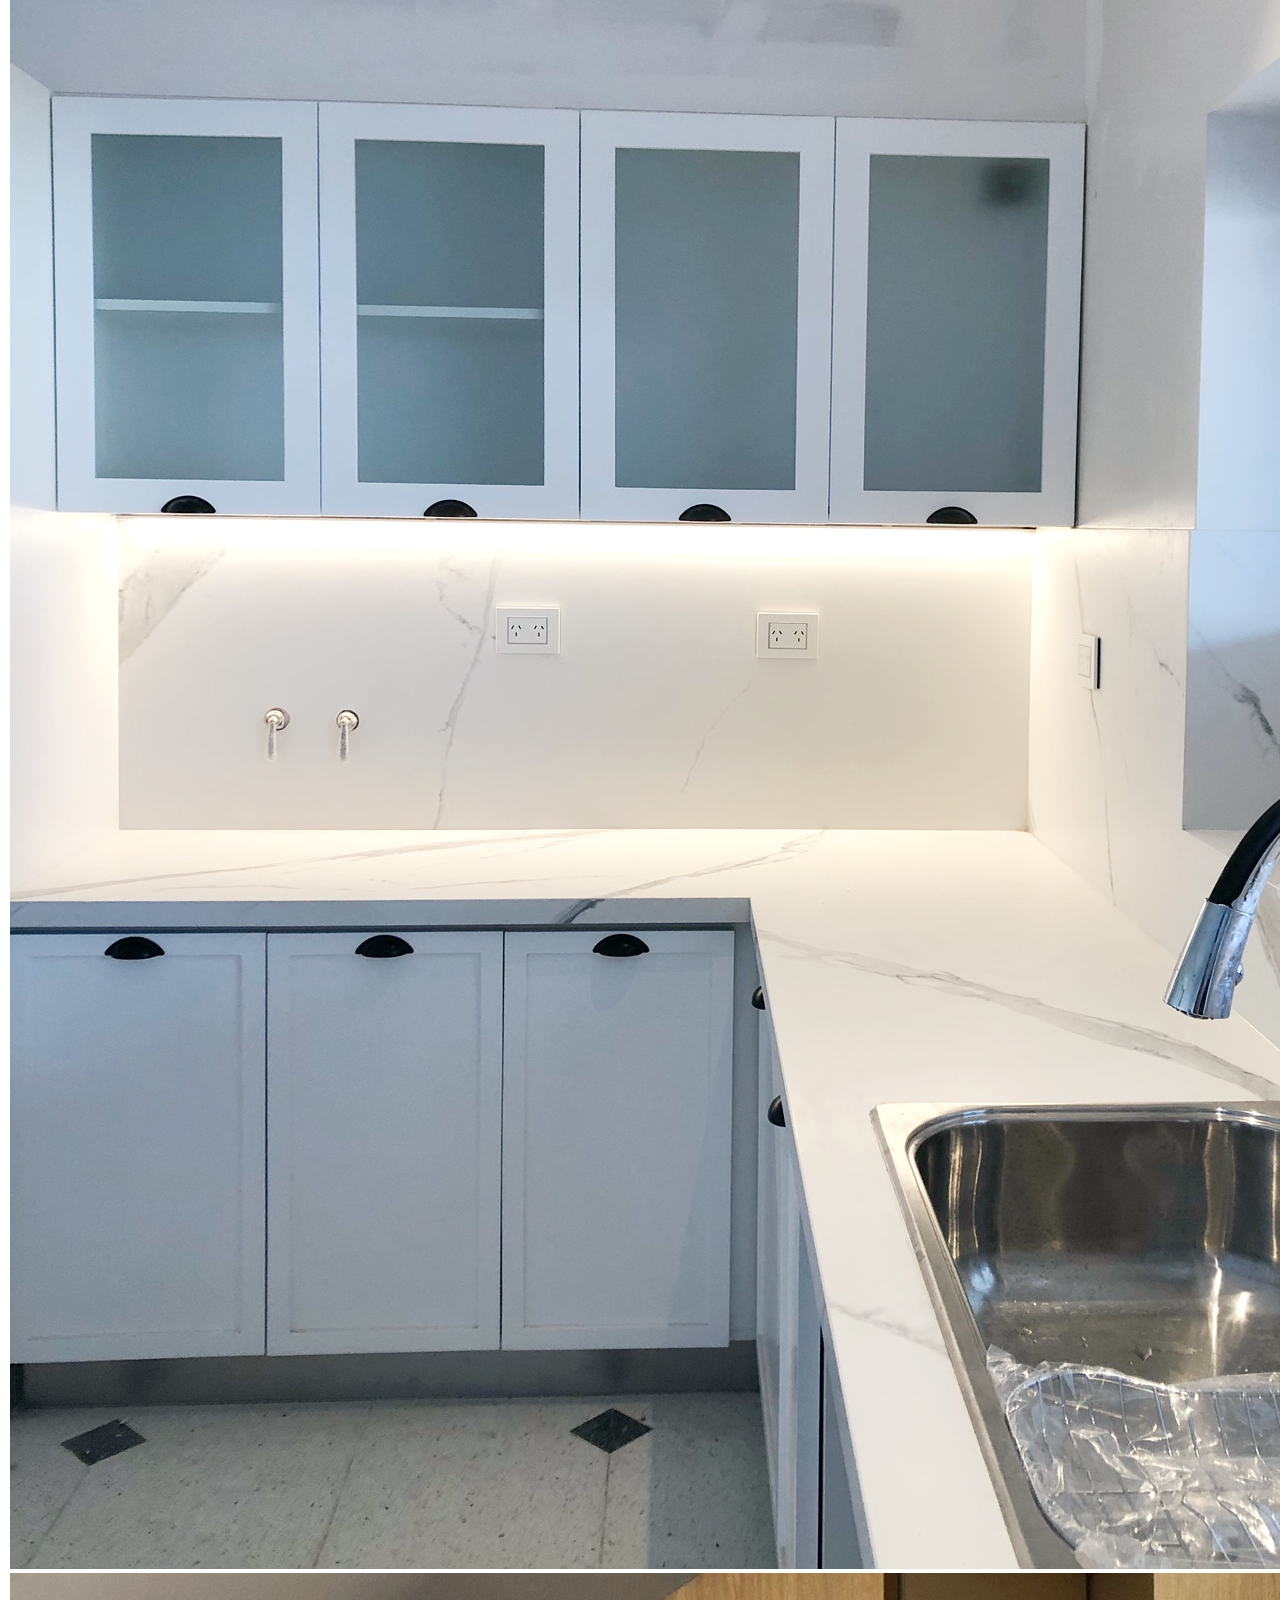
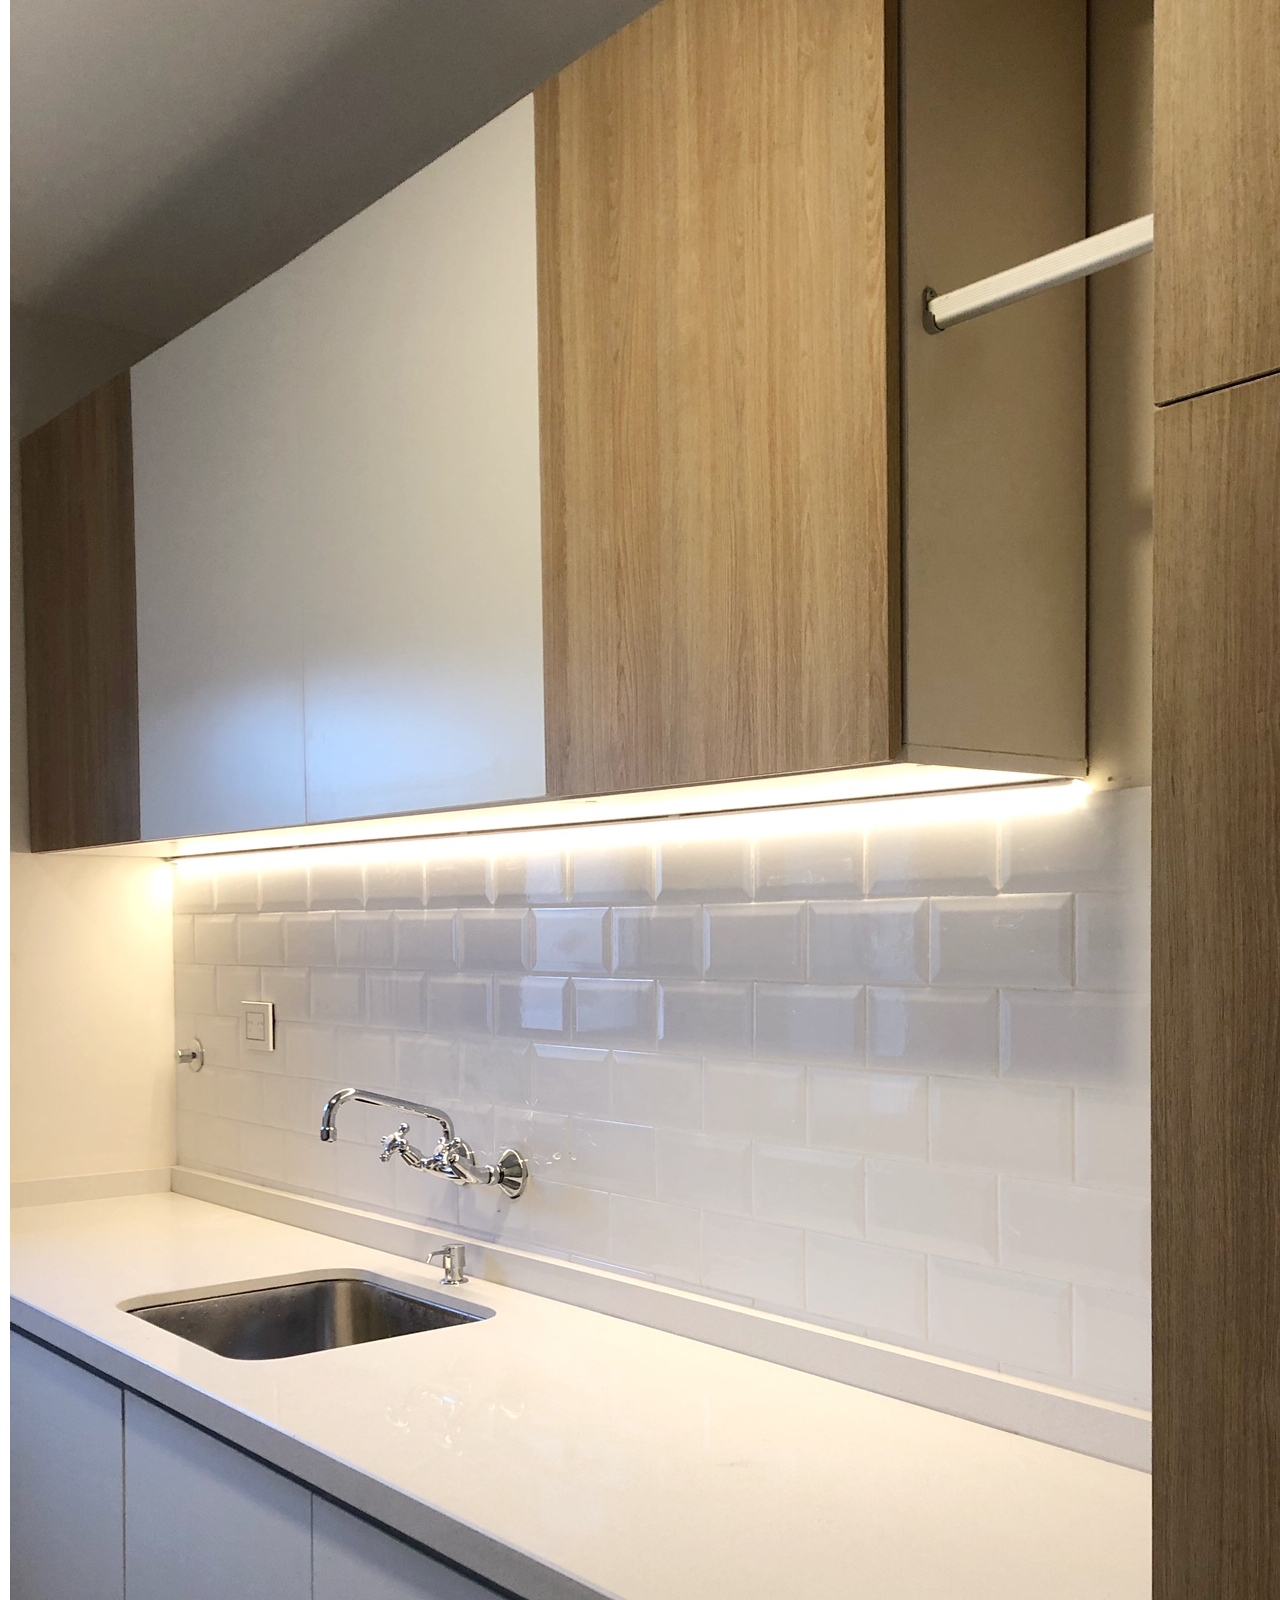
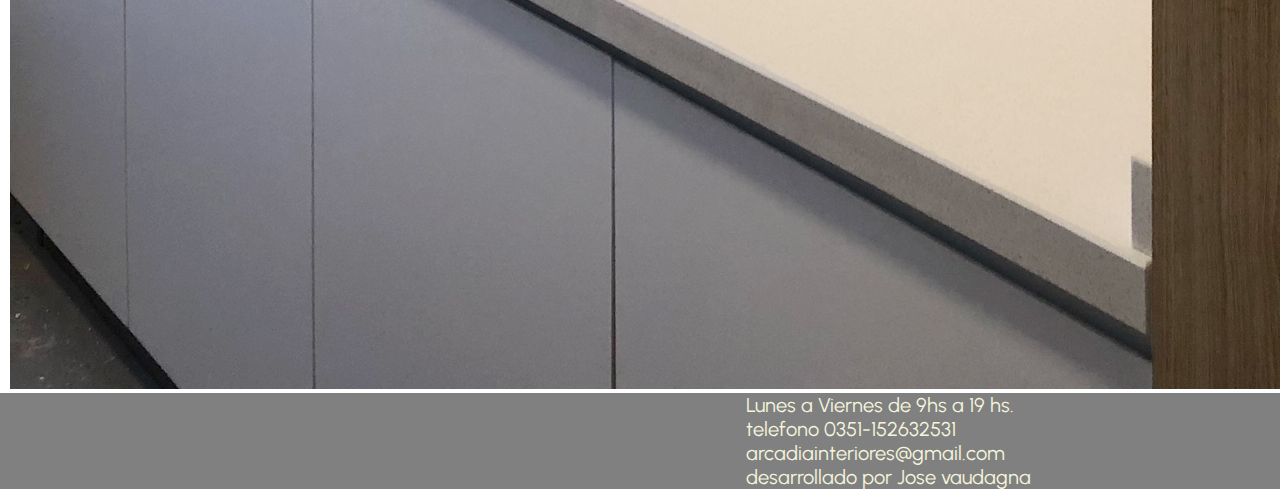
==== commit 9f380508: "octavo commit: redes sociales" ====
--- a/index.html
+++ b/index.html
@@ -13,6 +13,7 @@
     <link href="https://cdn.jsdelivr.net/npm/bootstrap@5.1.1/dist/css/bootstrap.min.css" rel="stylesheet" integrity="sha384-F3w7mX95PdgyTmZZMECAngseQB83DfGTowi0iMjiWaeVhAn4FJkqJByhZMI3AhiU" crossorigin="anonymous">
 
     <title>ARQADIA DISEÑO DE INTERIORES</title>
+    <link rel="stylesheet" href="fonts.css">
     <link
     rel="stylesheet"
     href="https://cdnjs.cloudflare.com/ajax/libs/animate.css/4.1.1/animate.min.css">
@@ -21,7 +22,7 @@
   <body>
     <header>
         <!--logo-->
-        <img src="img/IMG_2619.jpg" alt="logo Arqadia">
+        <img src="img/IMG-2619.jpg" alt="logo Arqadia">
        <!--navegacion-->
         <nav class="navbar navbar-expand-lg navbar-light bg-light">
           <div class="container-fluid">
@@ -46,55 +47,63 @@
         <h1 class=titulos>Arquitectura de Interiores</h1>
         <div class="container">
           <div class="row">
-            <div id="carouselExampleCaptions" class="carousel slide" data-bs-ride="carousel">
-              <div class="carousel-indicators">
-                <button type="button" data-bs-target="#carouselExampleCaptions" data-bs-slide-to="0" class="active" aria-current="true" aria-label="Slide 1"></button>
-                <button type="button" data-bs-target="#carouselExampleCaptions" data-bs-slide-to="1" aria-label="Slide 2"></button>
-                <button type="button" data-bs-target="#carouselExampleCaptions" data-bs-slide-to="2" aria-label="Slide 3"></button>
+             <div id="carouselExampleCaptions" class="carousel slide" data-bs-ride="carousel">
+          <div class="carousel-indicators">
+            <button type="button" data-bs-target="#carouselExampleCaptions" data-bs-slide-to="0" class="active" aria-current="true" aria-label="Slide 1"></button>
+            <button type="button" data-bs-target="#carouselExampleCaptions" data-bs-slide-to="1" aria-label="Slide 2"></button>
+            <button type="button" data-bs-target="#carouselExampleCaptions" data-bs-slide-to="2" aria-label="Slide 3"></button>
+          </div>
+          <div class="carousel-inner">
+            <div class="carousel-item active">
+              <img class="tam" src="./img/IMG_5681.jpg" class="d-block w-100" alt="casa">
+              <div class="carousel-caption d-none d-md-block">
+                <h2 class="color1"></h2>
               </div>
-              <div class="carousel-inner">
-                <div class="carousel-item active">
-                  <img class="tam" src="./img/IMG_5681.jpg" class="d-block w-100" alt="casa">
-                  <div class="carousel-caption d-none d-md-block">
-                    <h2 class="color1">"comodidad"</h2>
-                  </div>
-                </div>
-                <div class="carousel-item">
-                  <img class="tam" src="./img/CASA1.PNG" class="d-block w-100" alt="negocio">
-                  <div class="carousel-caption d-none d-md-block">
-                    <h2 class="color">"funcionalidad"</h2>
-                  </div>
-                </div>
-                <div class="carousel-item">
-                  <img class="tam" src="./img/IMG_1066.jpg" class="d-block w-100" alt="living">
-                  <div class="carousel-caption d-none d-md-block">
-                    <h2 class="color1">"Creando Espacios"</h2>
-                </div>
-                </div>
+            </div>
+            <div class="carousel-item">
+              <img class="tam" src="./img/CASA1.PNG" class="d-block w-100" alt="negocio">
+              <div class="carousel-caption d-none d-md-block">
+                <h2 class="color"></h2>
               </div>
-              <button class="carousel-control-prev" type="button" data-bs-target="#carouselExampleCaptions" data-bs-slide="prev">
-                <span class="carousel-control-prev-icon" aria-hidden="true"></span>
-                <span class="visually-hidden">Previous</span>
-              </button>
-              <button class="carousel-control-next" type="button" data-bs-target="#carouselExampleCaptions" data-bs-slide="next">
-                <span class="carousel-control-next-icon" aria-hidden="true"></span>
-                <span class="visually-hidden">Next</span>
-              </button>
             </div>
+            <div class="carousel-item">
+              <img class="tam" src="./img/IMG_4587.jpg" class="d-block w-100" alt="living">
+              <div class="carousel-caption d-none d-md-block">
+                <h2 class="color1"></h2>
+            </div>
+            </div>
+          </div>
+          <button class="carousel-control-prev" type="button" data-bs-target="#carouselExampleCaptions" data-bs-slide="prev">
+            <span class="carousel-control-prev-icon" aria-hidden="true"></span>
+            <span class="visually-hidden">Previous</span>
+          </button>
+          <button class="carousel-control-next" type="button" data-bs-target="#carouselExampleCaptions" data-bs-slide="next">
+            <span class="carousel-control-next-icon" aria-hidden="true"></span>
+            <span class="visually-hidden">Next</span>
+          </button>
+        </div>
         </div>
        </div>
-        <section class=herosection> 
-          <img  src="img/IMG_1165.jpg" alt="foto diseño int">  
-          <img src="./img/IMG_1094.jpg"  alt="lampara">
-          <img src="./img/IMG_1169.jpg" class="card-img-top" alt="foco">
+       <div class="container">
+         <div class="row"></div>
+       <h2 class="car">Nuestros Proyectos</h2>
+       <img  class="imagen"src="img/images (1).jpg" alt="">
+       <p>Utilizamos una amplia gama de colores, las cuales son aplicadas para generar ambientes luminosos y agradables.</p>
+      </div>
+      </div>
+        <section class=herosection>  
+           <img  src="img/IMG_1165.jpg" alt="foto diseño int"> 
+          <img  src="./img/IMG_1094.jpg" alt="foto diseño int"> 
+          <img  src="./img/IMG_1169.jpg" alt="foto diseño int"> 
         </section>
         <section class=herosection>
           <img  src="img/IMG_3269.jpg" alt="foto diseño int">         
           <img src="img/sillon.jpeg" alt="foto mueble">
           <img  src="img/IMG_3275.JPG" alt="foto diseño int">  
         </section>
-        <div class="container" > 
-          <div class="row">
+        <div class="container"> 
+        <div class="row">
+         <h2 class="car">Estilos</h2>
         <div class="card-group">
           <div class="card">
             <div class="col">
@@ -103,7 +112,7 @@
               <h2 class="card-title">Nuestro Estilo</h2>
               <p class="card-text">Nos caracterizamos por la fusion de texturas y materiales para darle calidez a los espacios, incorporando muebles de estilo y tonos neutros con los que logramos ambientes de caracter atemporal con toques clasicos.
                  Diseñamos y producimos muebles personalizados a medida del espacio y necesidades del cliente.
-                Utilizamos materiales de primera calidad teniendo en cuenta detalles y terminaciones.
+                Utilizamos materiales de primera calidad teniendo en cuenta detalles, terminaciones y funcionalidad.
               </p>
               </div>
             </div>
@@ -121,15 +130,14 @@
         </div>
       </div>
     </div>
+    <div class="social-bar">
+      <a href="https://api.whatsapp.com/send?phone=+5493512632531" class="icon icon-whatsapp" target="_blank"></a>
+      <a href="https://instagram.com/arqadia.estudio?utm_medium=copy_link" class="icon icon-instagram" target="_blank"></a>
+    </div>
       </main>
       <footer>
         <section>
            <!--redes sociales-->
-           <h3>redes sociales</h3>
-           <ul>
-              <li><a href="https://api.whatsapp.com/send?phone=+5493512632531">WhatsApp</a><img src="./img/whatsapp.png" alt="whatsapp"></li>
-              <li><a href="https://instagram.com/arqadia.estudio?utm_medium=copy_link">instagram</a><img src="./img/instagram.png" alt="instagram"></li>
-           </ul>
         </section>
         <section>
           <p>Lunes a Viernes de 9hs a 19 hs.</p>
--- a/fonts.css
+++ b/fonts.css
@@ -0,0 +1,33 @@
+@font-face {
+  font-family: 'icomoon';
+  src:  url('fonts/icomoon.eot?efrp2a');
+  src:  url('fonts/icomoon.eot?efrp2a#iefix') format('embedded-opentype'),
+    url('fonts/icomoon.ttf?efrp2a') format('truetype'),
+    url('fonts/icomoon.woff?efrp2a') format('woff'),
+    url('fonts/icomoon.svg?efrp2a#icomoon') format('svg');
+  font-weight: normal;
+  font-style: normal;
+  font-display: block;
+}
+
+[class^="icon-"], [class*=" icon-"] {
+  /* use !important to prevent issues with browser extensions that change fonts */
+  font-family: 'icomoon' !important;
+  speak: never;
+  font-style: normal;
+  font-weight: normal;
+  font-variant: normal;
+  text-transform: none;
+  line-height: 1;
+
+  /* Better Font Rendering =========== */
+  -webkit-font-smoothing: antialiased;
+  -moz-osx-font-smoothing: grayscale;
+}
+
+.icon-instagram:before {
+  content: "\ea92";
+}
+.icon-whatsapp:before {
+  content: "\ea93";
+}
--- a/estilos/style.css
+++ b/estilos/style.css
@@ -55,7 +55,6 @@
 main section{
 margin: 10px;
 }
-
 footer {
     background-color: gray;
     font-size: 20px;
@@ -95,6 +94,10 @@
 margin: 5px 5px;
 box-shadow: 0px 15px 25px;
 box-shadow: aqua;
+transition: all 300ms;
+}
+.herosection img:hover{
+    transform: scale(1.10);
 }
 .herosection article{
     display: flex;
@@ -154,6 +157,7 @@
     grid-template-columns:repeat(1fr) ;
     grid-template-rows: repeat(2fr);
     height:vh ;
+    justify-items: center;
     
 }
 .error{
@@ -191,8 +195,7 @@
      
 .tam{
     height: 600px;
-    width: 1300px;
-    margin-left: 30px;
+    width: 1200px;
 }
 .color{
     color: white;
@@ -205,9 +208,55 @@
     font-size: 60px;
     font-family: 'Urbanist', sans-serif; 
 } 
-
+  .car{
+    margin: 10px;
+    background-color: black;
+    color: white;
+    padding: 20px;
+    font-size: 40px;
+  }
+  p{
+      font-size: 20px;
+  }
+  .social-bar {
+	position: fixed;
+	left: 0;
+	top: 55%;
+	font-size: 1.5rem;
+	display: flex;
+	flex-direction: column;
+	align-items: flex-end;
+	z-index: 100;
+}
+
+.icon {
+	color: white;
+	text-decoration: none;
+	padding: .7rem;
+	display: flex;
+	transition: all .5s;
+}
+.icon-instagram {
+	background: #3F60A5;
+}
+.icon-whatsapp {
+	background: rgb(98, 202, 98);
+}
+.icon:first-child {
+	border-radius: 0 1rem 1rem 0;
+}
+
+.icon:last-child {
+	border-radius: 0 1rem 1rem 0;
+}
+
+.icon:hover {
+	padding-right: 3rem;
+	border-radius: 0 1rem 1rem 0;
+	box-shadow: 0 0 .5rem rgba(0, 0, 0, 0.42);
+}
   /* media queries*/
-  @media screen and (max-width: 320px) 
+  @media screen and (max-width: 425px) 
   {
     header{
         width:600px ;
@@ -270,11 +319,8 @@
         height: 500px;
         display:block;
         justify-content: center;
-        align-items: center;}
-        
- 
-  
-   
+        align-items: center;
+    }
   .tam1{
       image-resolution: 400px;
       width: 800px;
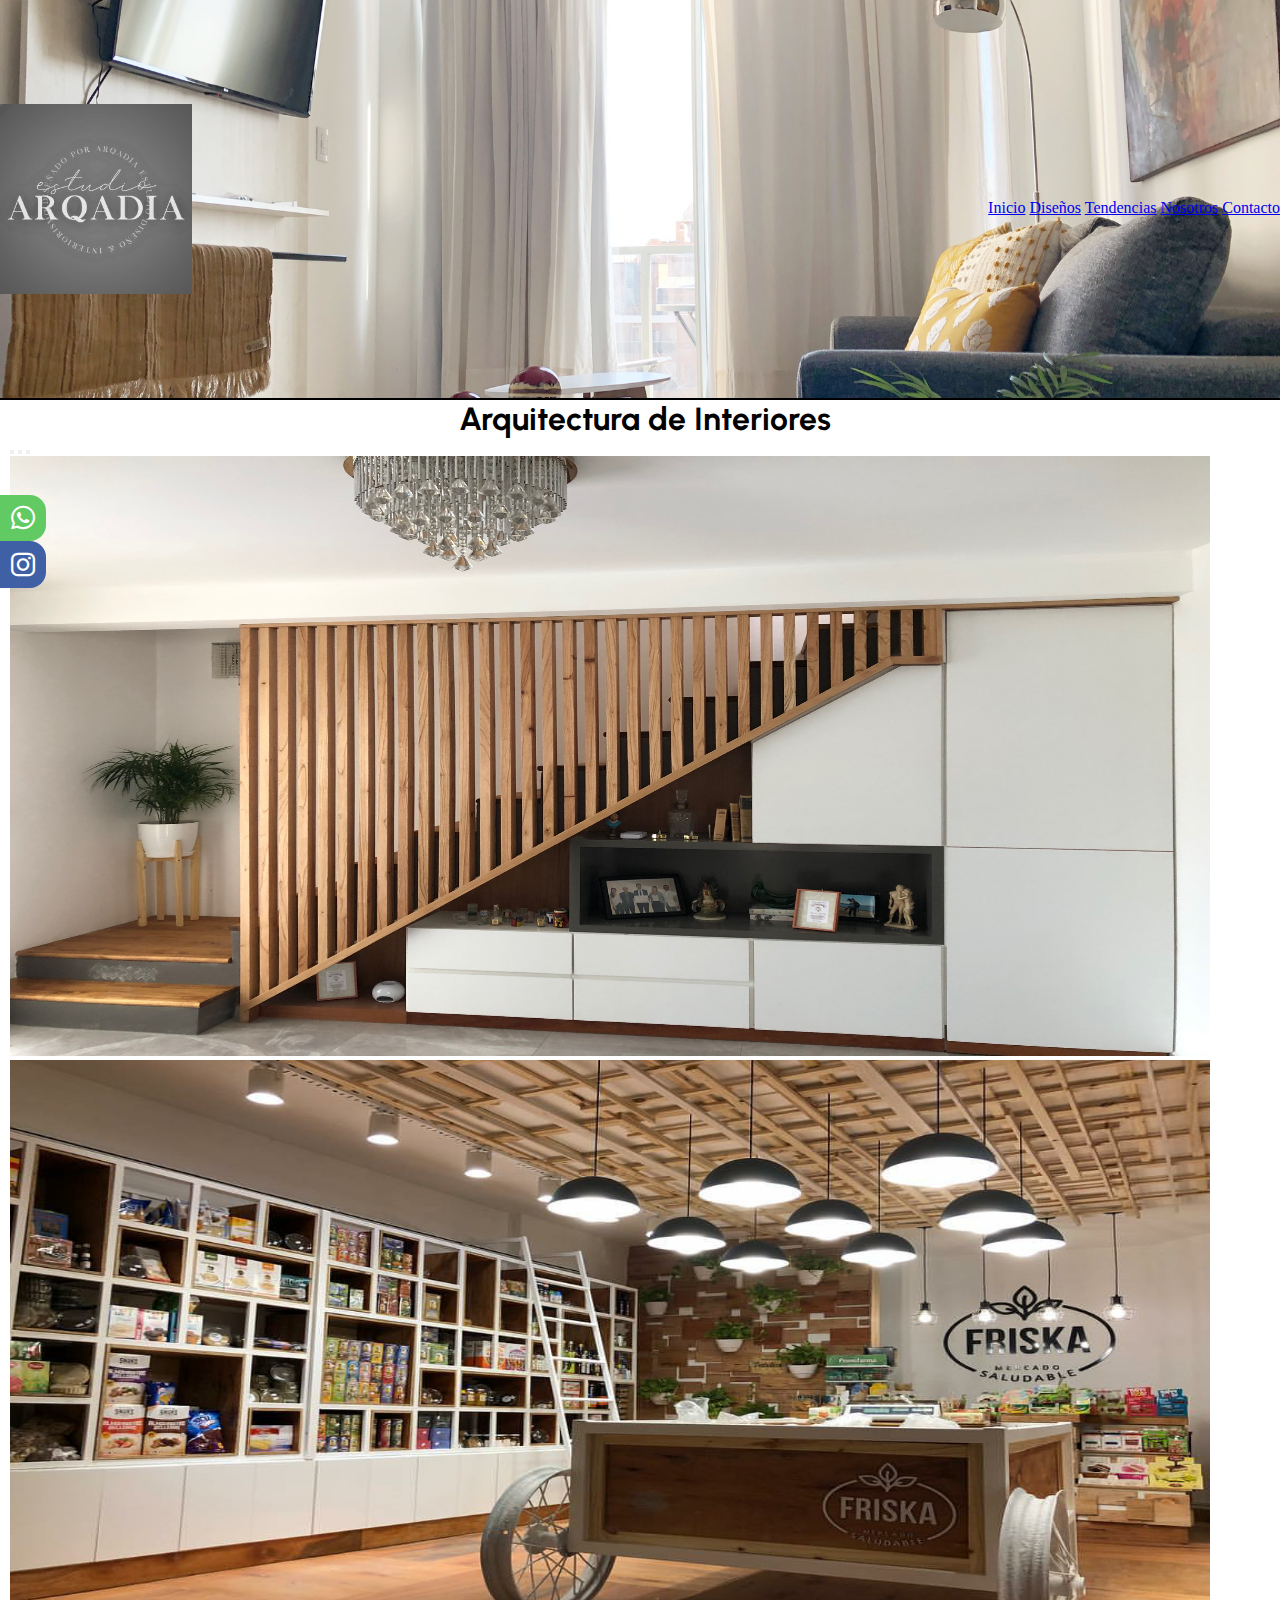
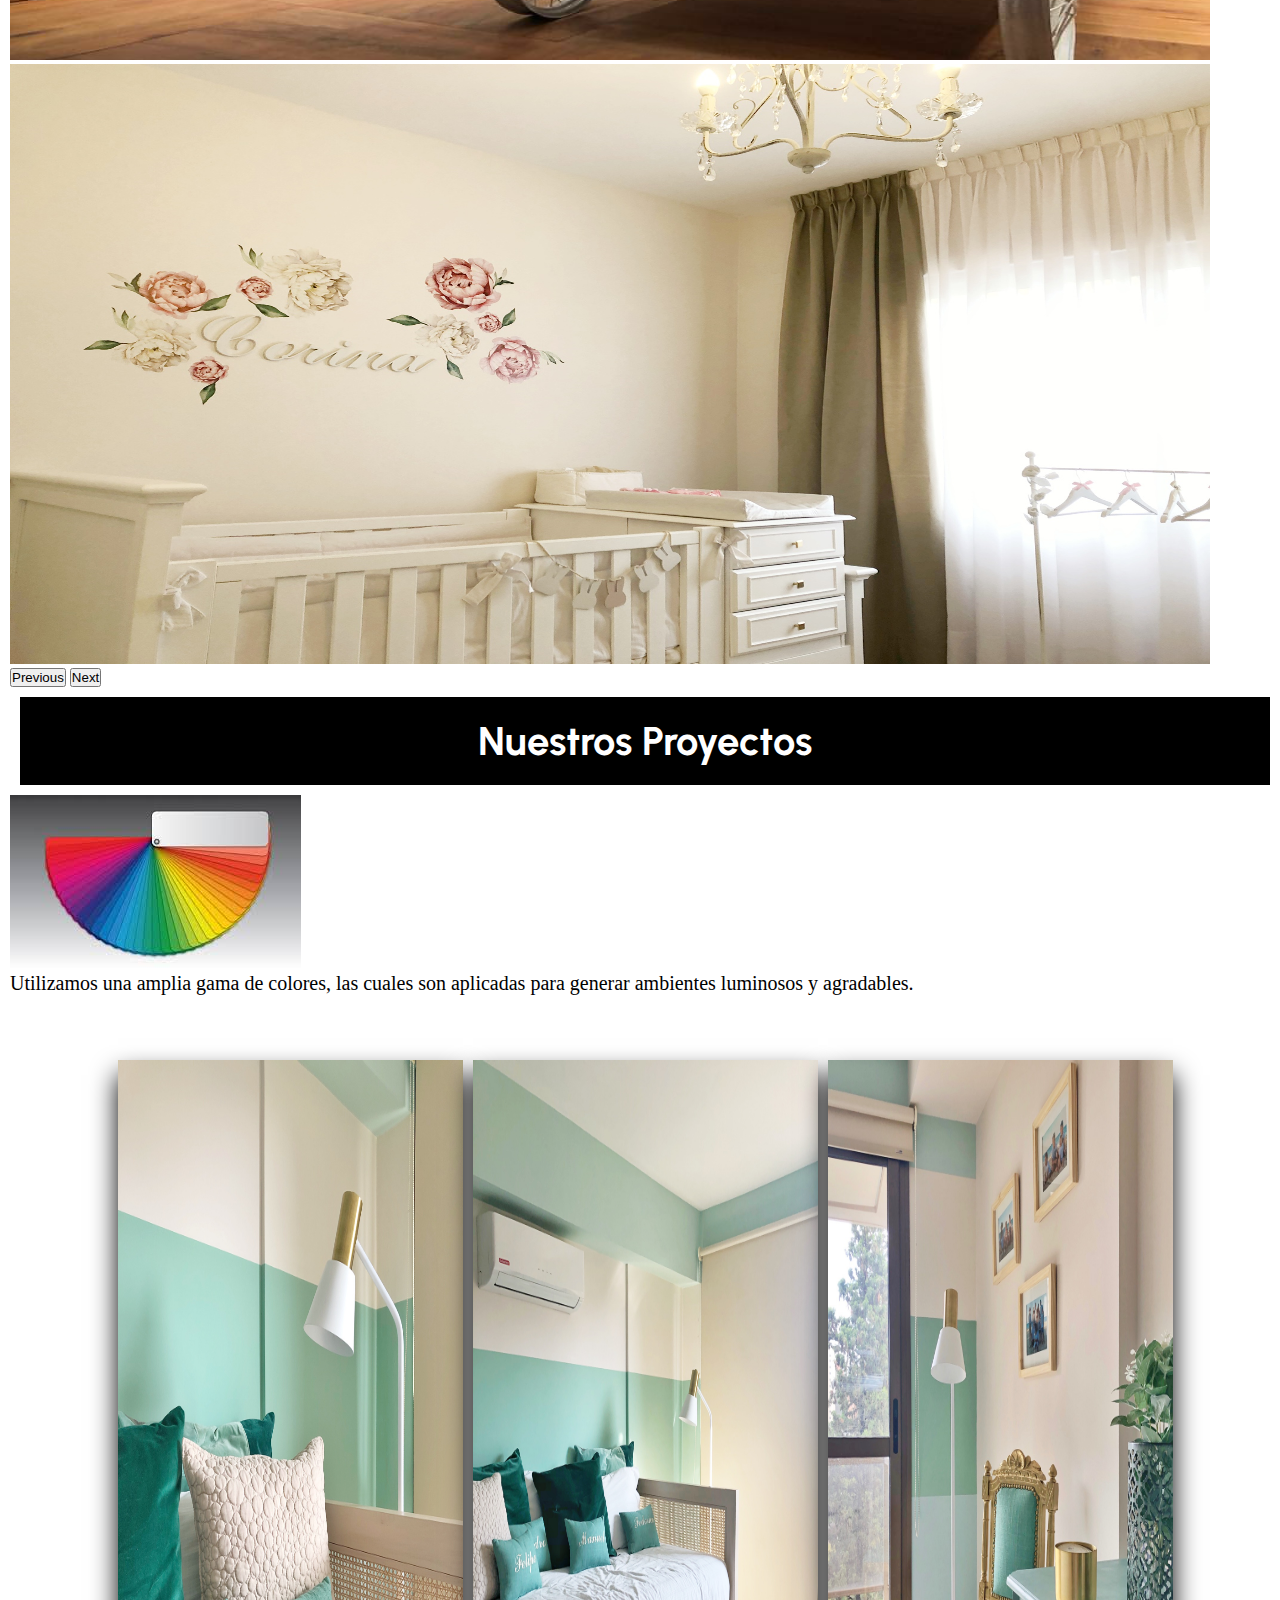
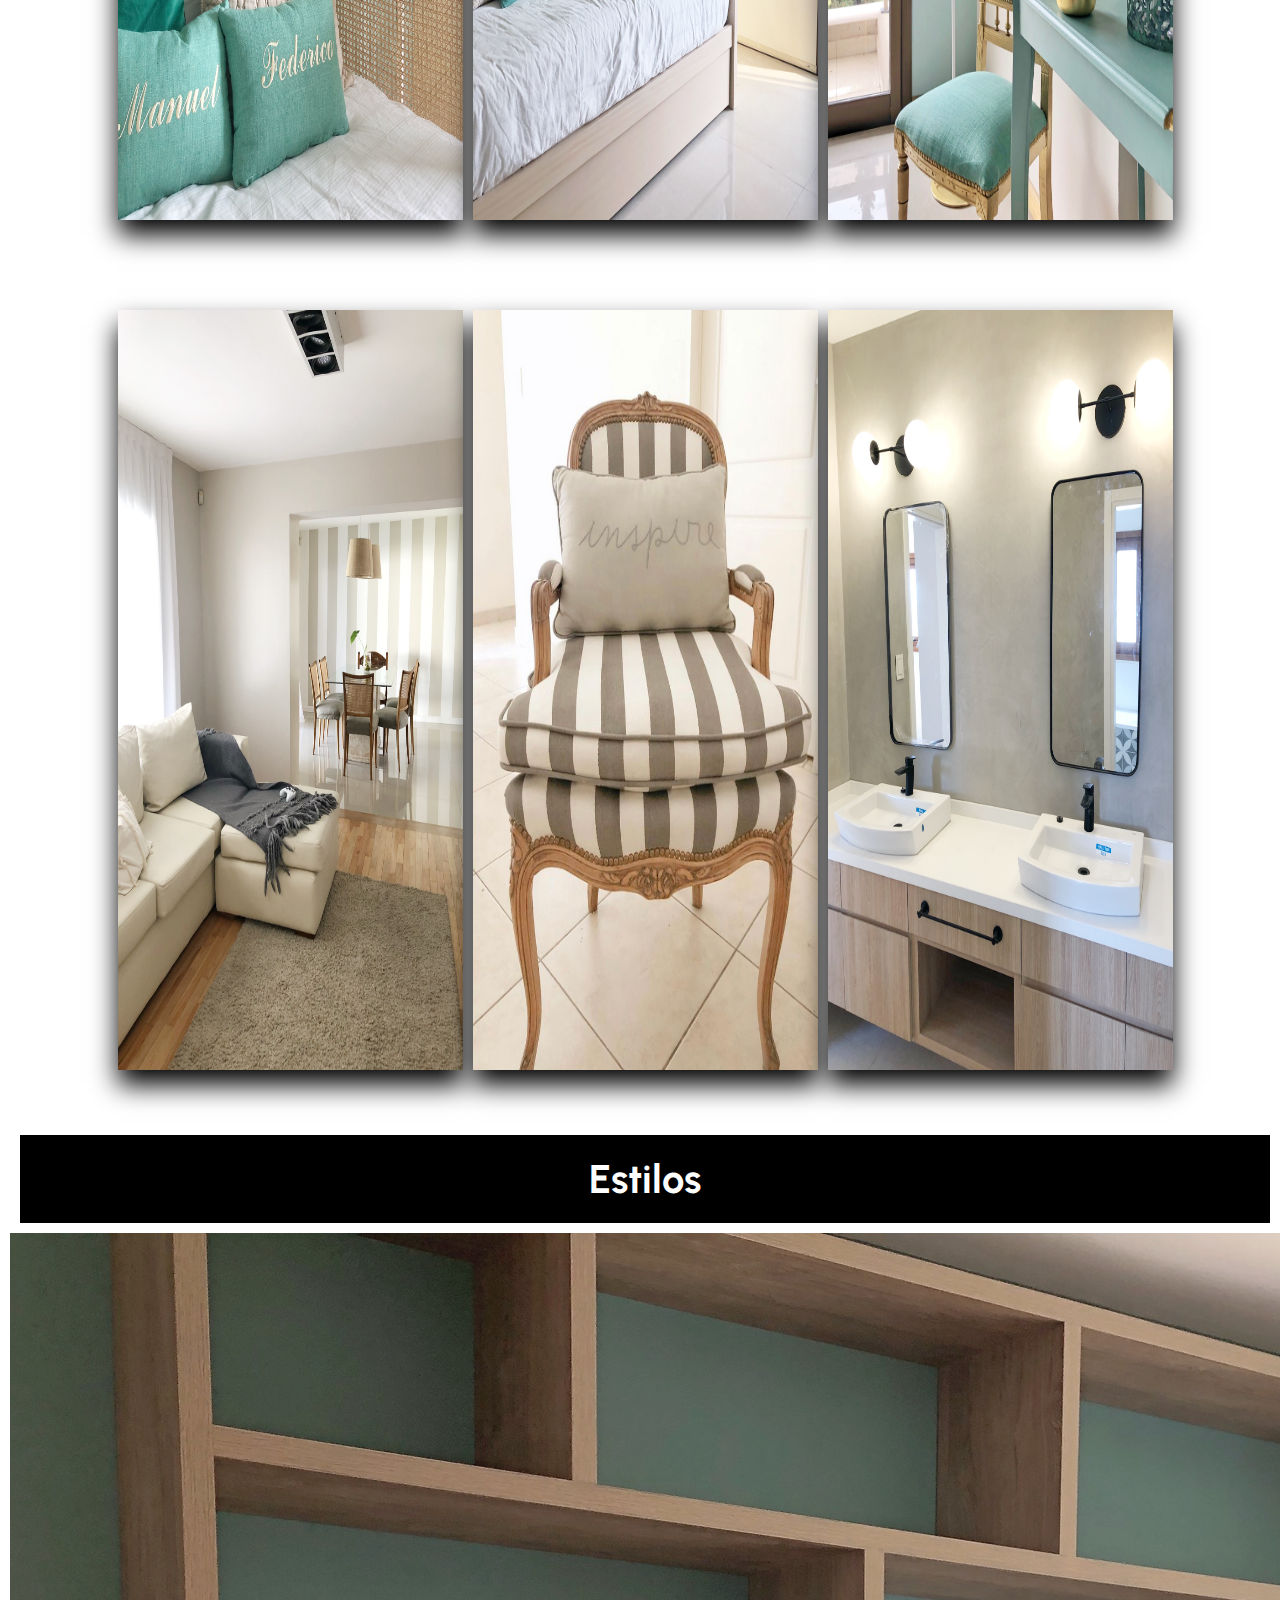
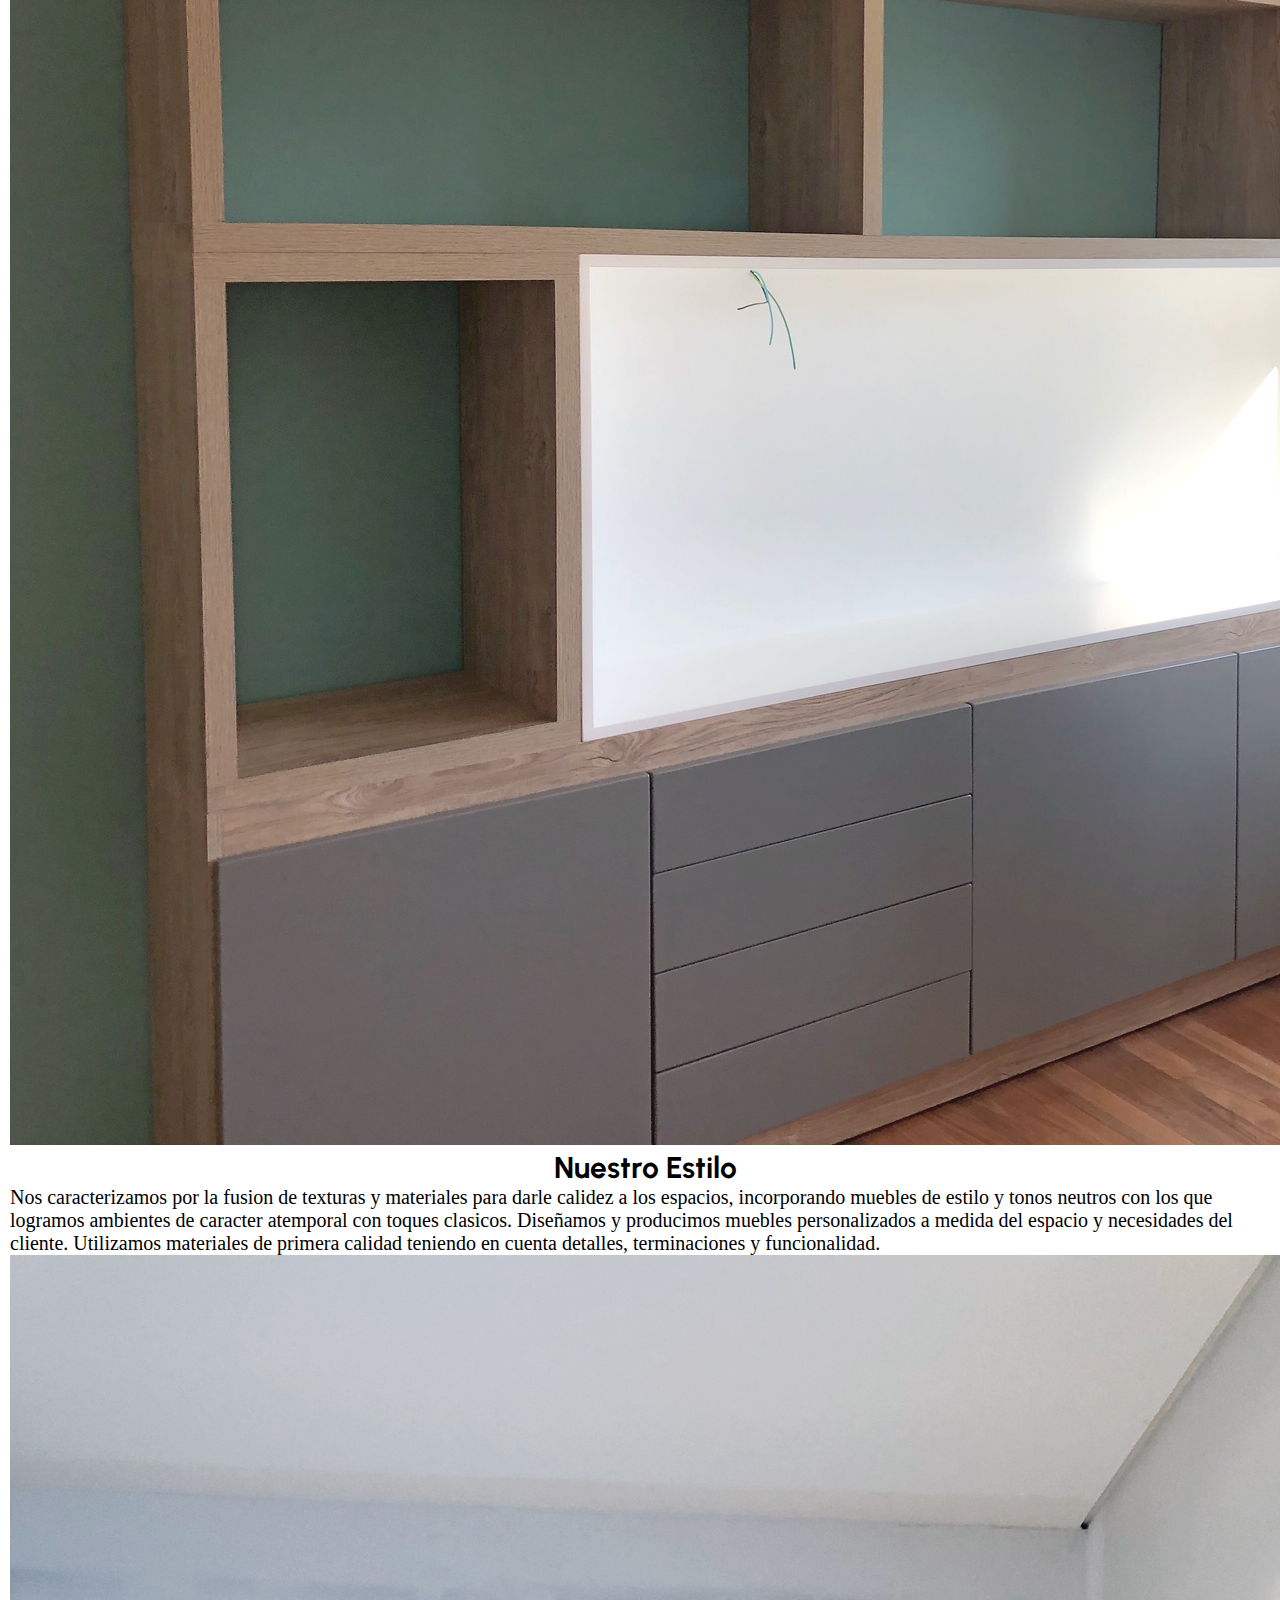
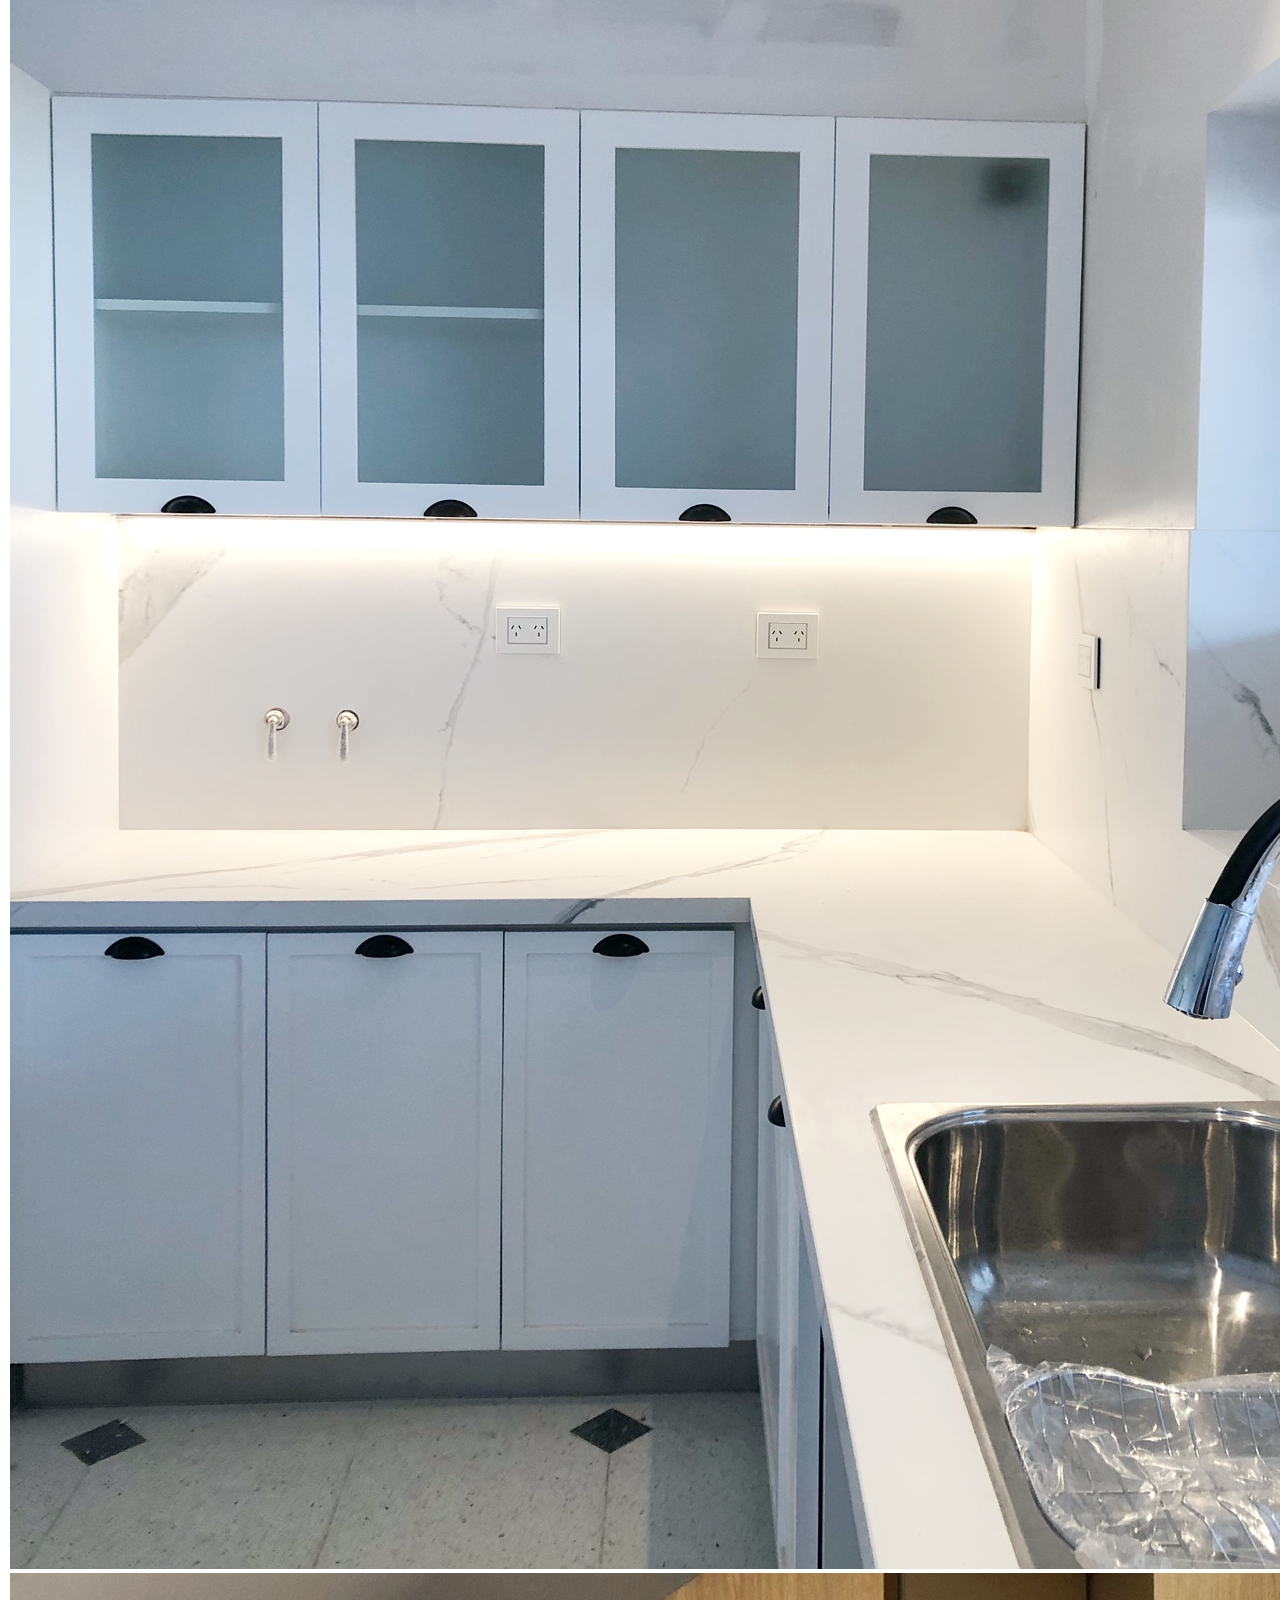
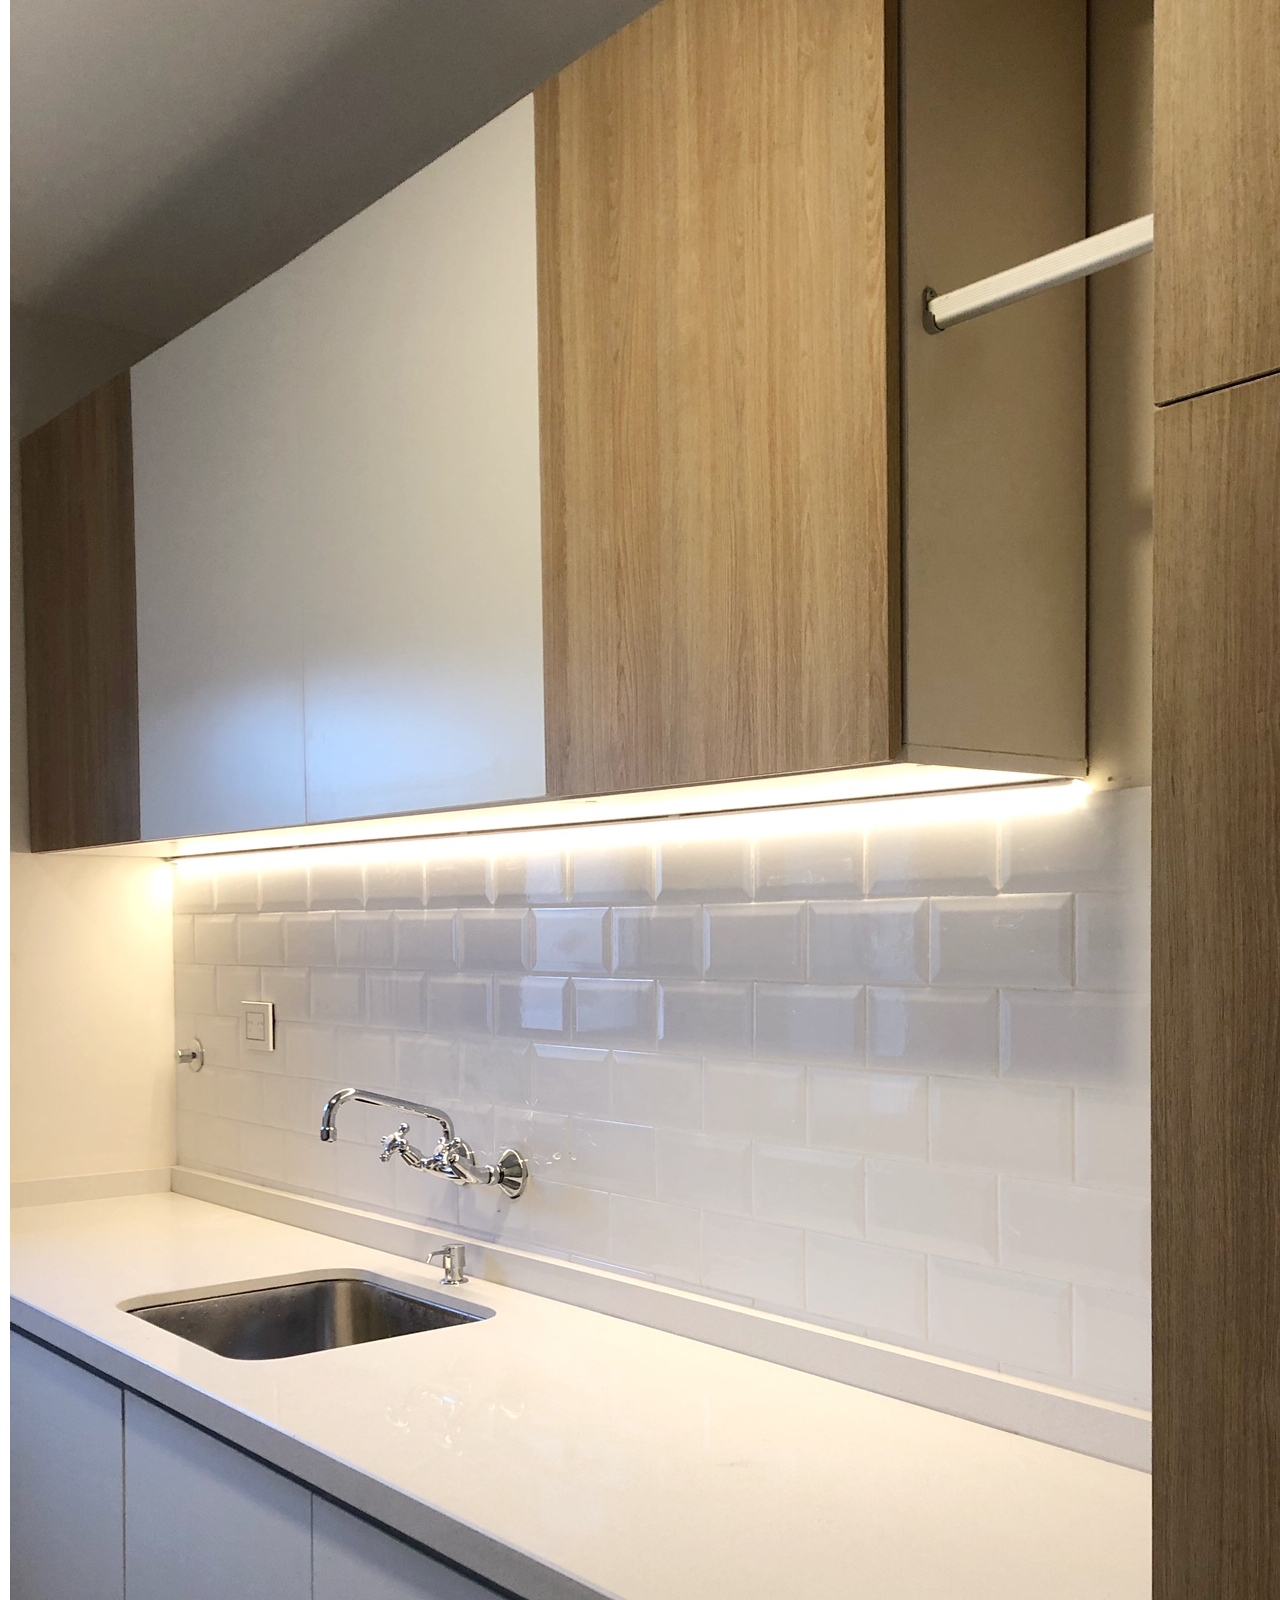
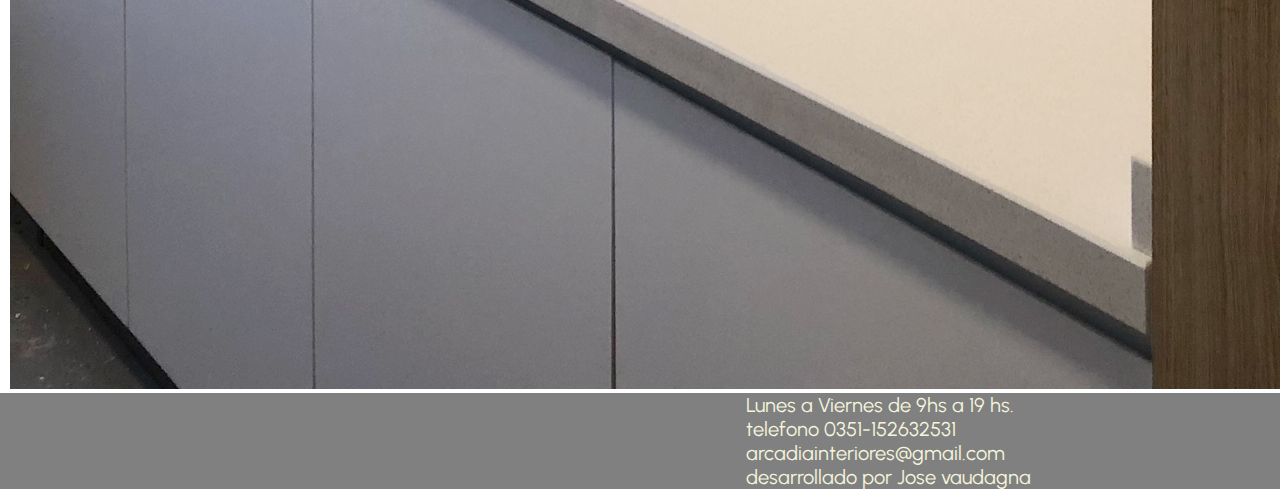
==== commit 3ba04b12: "noveno: responsive" ====
--- a/index.html
+++ b/index.html
@@ -22,7 +22,7 @@
   <body>
     <header>
         <!--logo-->
-        <img src="img/IMG-2619.jpg" alt="logo Arqadia">
+        <img  src="img/IMG-2619.jpg" alt="logo Arqadia">
        <!--navegacion-->
         <nav class="navbar navbar-expand-lg navbar-light bg-light">
           <div class="container-fluid">
@@ -34,7 +34,7 @@
               <div class="navbar-nav align-items-center">
                 <a class="nav-link active" aria-current="page" href="index.html">Inicio</a>
                 <a class="nav-link" href="./pages/design.html">Diseños</a>
-                <a class="nav-link" href="./pages/innovaciones.html">Innovaciones</a>
+                <a class="nav-link" href="./pages/innovaciones.html">Tendencias</a>
                 <a class="nav-link" href="./pages/nosotros.html">Nosotros</a>
                 <a class="nav-link" href="./pages/contactos.html">Contacto</a>
               </div>
--- a/estilos/style.css
+++ b/estilos/style.css
@@ -257,94 +257,122 @@
 }
   /* media queries*/
   @media screen and (max-width: 425px) 
-  {
-    header{
-        width:600px ;
-        background-image: none;
-            display: flex;
-            justify-content:center;
-            padding: 15px 0px;
-            height: 400px;
-            border-bottom: 2px solid black;
-            align-items: center;
-            background-color: whitesmoke;
-            background-position: center; 
-    }
-    header img{
-        justify-content: center;
-        align-content: center;
-    }
-    h1{
-        font-size: 80px;
-    }
-    h2 {
-        font-size: 80px;
-    }
-    p{
-        font-size: 60px;
-    }
-    .herosection1 h2{
-        font-size: 80px;
-        }
-        nav div a{
-            font-size: 50px;
-        }
-    header nav ul li a{
-        color: white;
-        text-decoration: none;
-        margin: 0px 10px;
-        list-style: none;
-        background-color: gray;
-        font-size: 45px;}
-    main{
-        width:600px ;  
-    }
-    footer{
-        width: 600px;
-    }
-    header nav ul{
-        display: block;
-        list-style: none;
-        background-color: gray;
-        margin-top: 300px;}
-        
-    footer section p {
-        font-size: 50px;
-    }
-    h3{
-        font-size: 50px;
-    }
-    .herosection{
-        margin: 0px 0 px;
-        height: 500px;
-        display:block;
-        justify-content: center;
+  { header{
+    width:auto;
+        display: flex;
+        justify-content:center;
+        padding: 15px 0px;
+        border-bottom: 2px solid black;
         align-items: center;
-    }
-  .tam1{
-      image-resolution: 400px;
-      width: 800px;
-      size: 300%;
+        background-color: whitesmoke;
+        background-position: center; 
+}
+header img{
+    justify-content: center;
+    align-content: center;
+}
+header h1{
+    font-size: 25px;
+}
+h1{
+    font-size: 30px;
+}
+h2 {
+    font-size: 30px;
+}
+p{
+    font-size: 20px;
+}
+.herosection1 h2{
+    font-size: 30px;
+    }
+    nav div a{
+        font-size: 20px;
+    }
+header nav ul li a{
+    color: white;
+    text-decoration: none;
+    margin: 0px 10px;
+    list-style: none;
+    background-color: gray;
+    font-size: 20px;}
+main{
+    width:auto;  
+}
+footer{
+    width:auto;
+}
+header nav ul{
+    display: block;
+    list-style: none;
+    background-color: gray;
+    margin-top: 30px;}
+    
+footer section p {
+    font-size: 20px;
+}
+h3{
+    font-size: 30px;
+}
+.herosection{
+    margin: 0px 0 px;
+    height: 500px;
+    display:flex;
+    justify-content: center;
+    align-items: center;
+    image-resolution: 400px;
+    padding: auto;
+    flex-direction: column;
+    height: auto;
+}
+.herosection img{
+    width: 130%;
+    margin: 5px 50px;
+    box-shadow: 0px 15px 25px;
+    box-shadow: aqua;
+    transition: all 300ms;
+   
+    }
+.tam1{
+  image-resolution: 30px;
+  width: 10px;
+  size: 10px;
+}
+.card-text{
+  font-size: 20px;
+   
   }
-  .card-text{
-      font-size: 60px;
-  }}
-
+  .grid{
+    display:grid ;
+    grid-template-columns:repeat(1fr) ;
+    grid-template-rows: repeat(2fr);
+    height:vh ;
+    justify-items: center;
+    justify-content: center;
+}
+.herosection3{
+    display: flex;
+    flex-direction: column;
+    height: auto;
+}
+  }
   @media screen and (max-width: 768px) 
   {
     header{
-        width:1200px ;
-        justify-content: flex-end;
+        width:auto;
+        justify-content: space-between;
         
     }
-    
+    header h1{
+       padding-left: 0px;
+    }
    
     main{
-        width:1200px ;
+        width:auto ;
     
     }
     footer{
-        width: 1200px;
+        width:auto;
         
     }
     header nav ul{
@@ -356,7 +384,7 @@
     
     .herosection{
         margin: 0px 0 px;
-        height: 100vh;
+        height: auto;
         display:flex;
         justify-content: center;
         align-items: center;}
@@ -364,7 +392,11 @@
             align-items: center;
             justify-content: center;
         }
-        
+        .herosection3{
+            display: flex;
+            flex-direction: column;
+            height: auto;
+        }   
     
    }
 
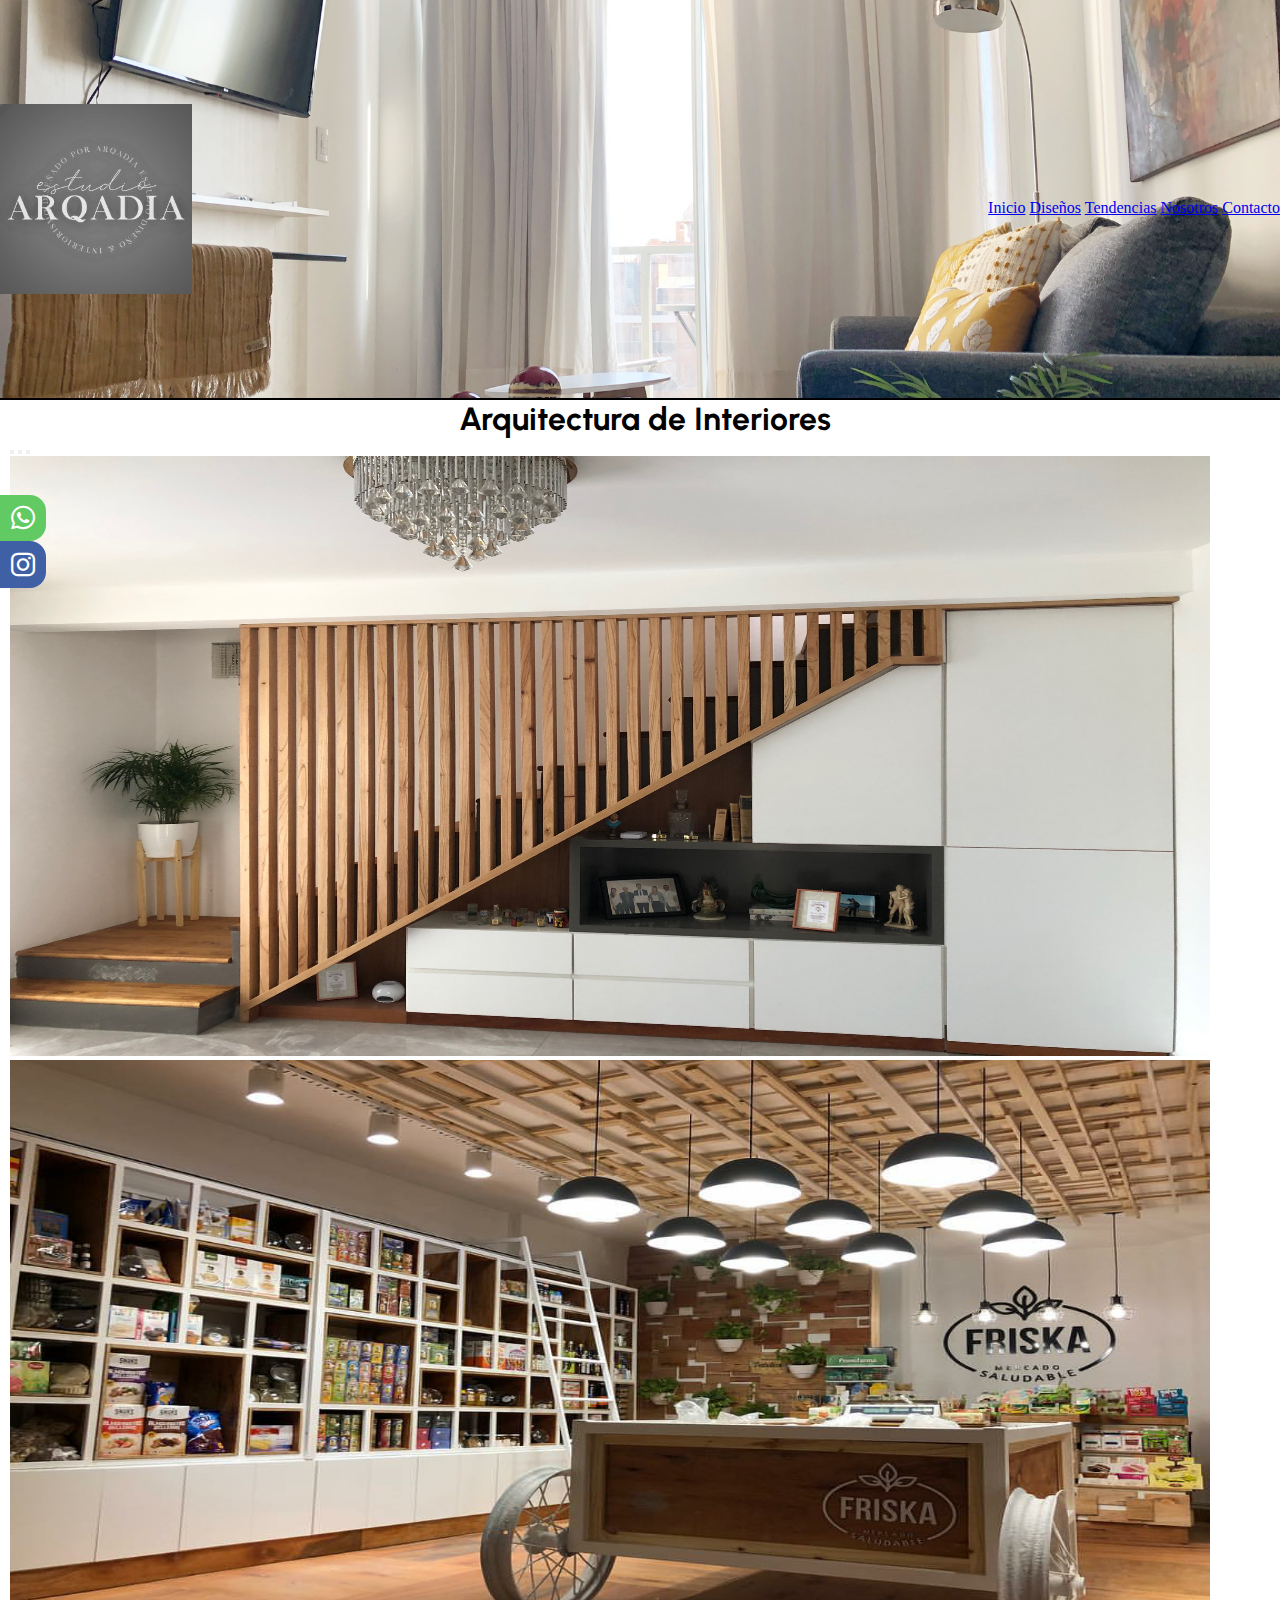
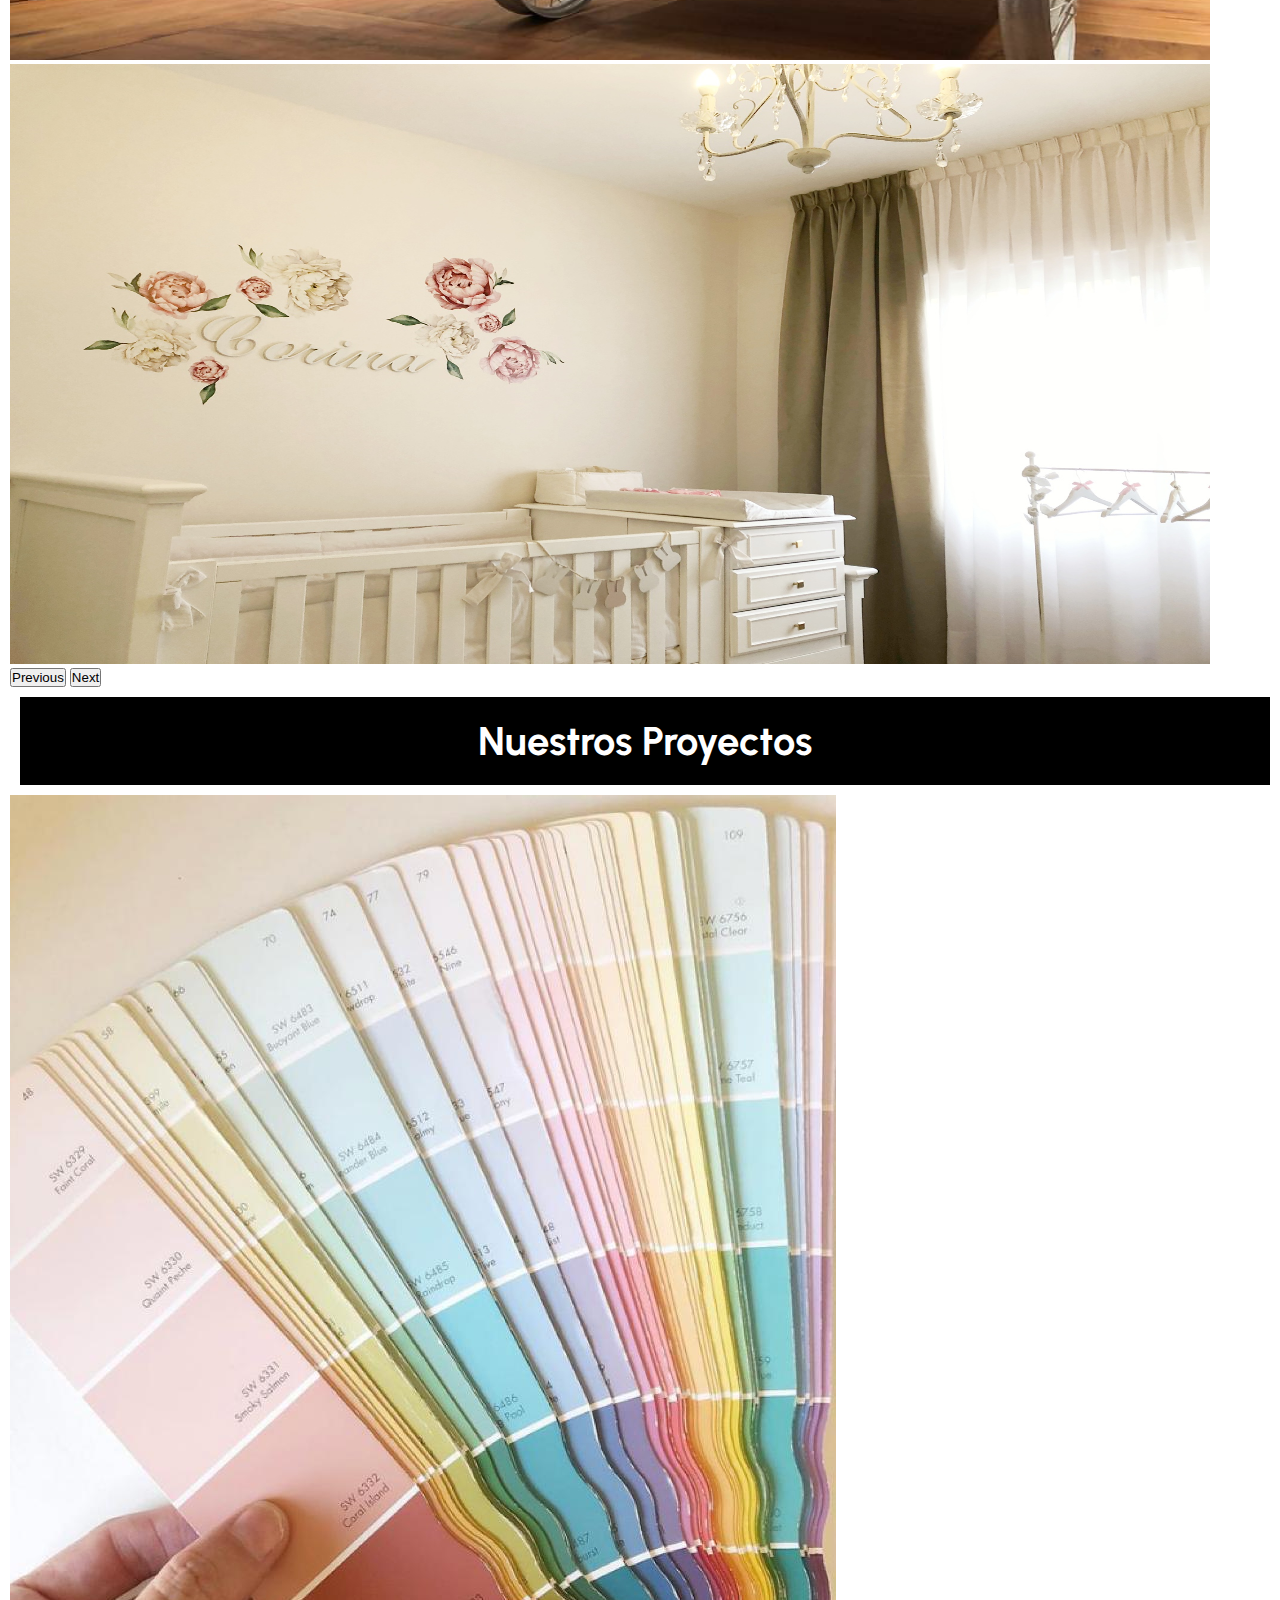
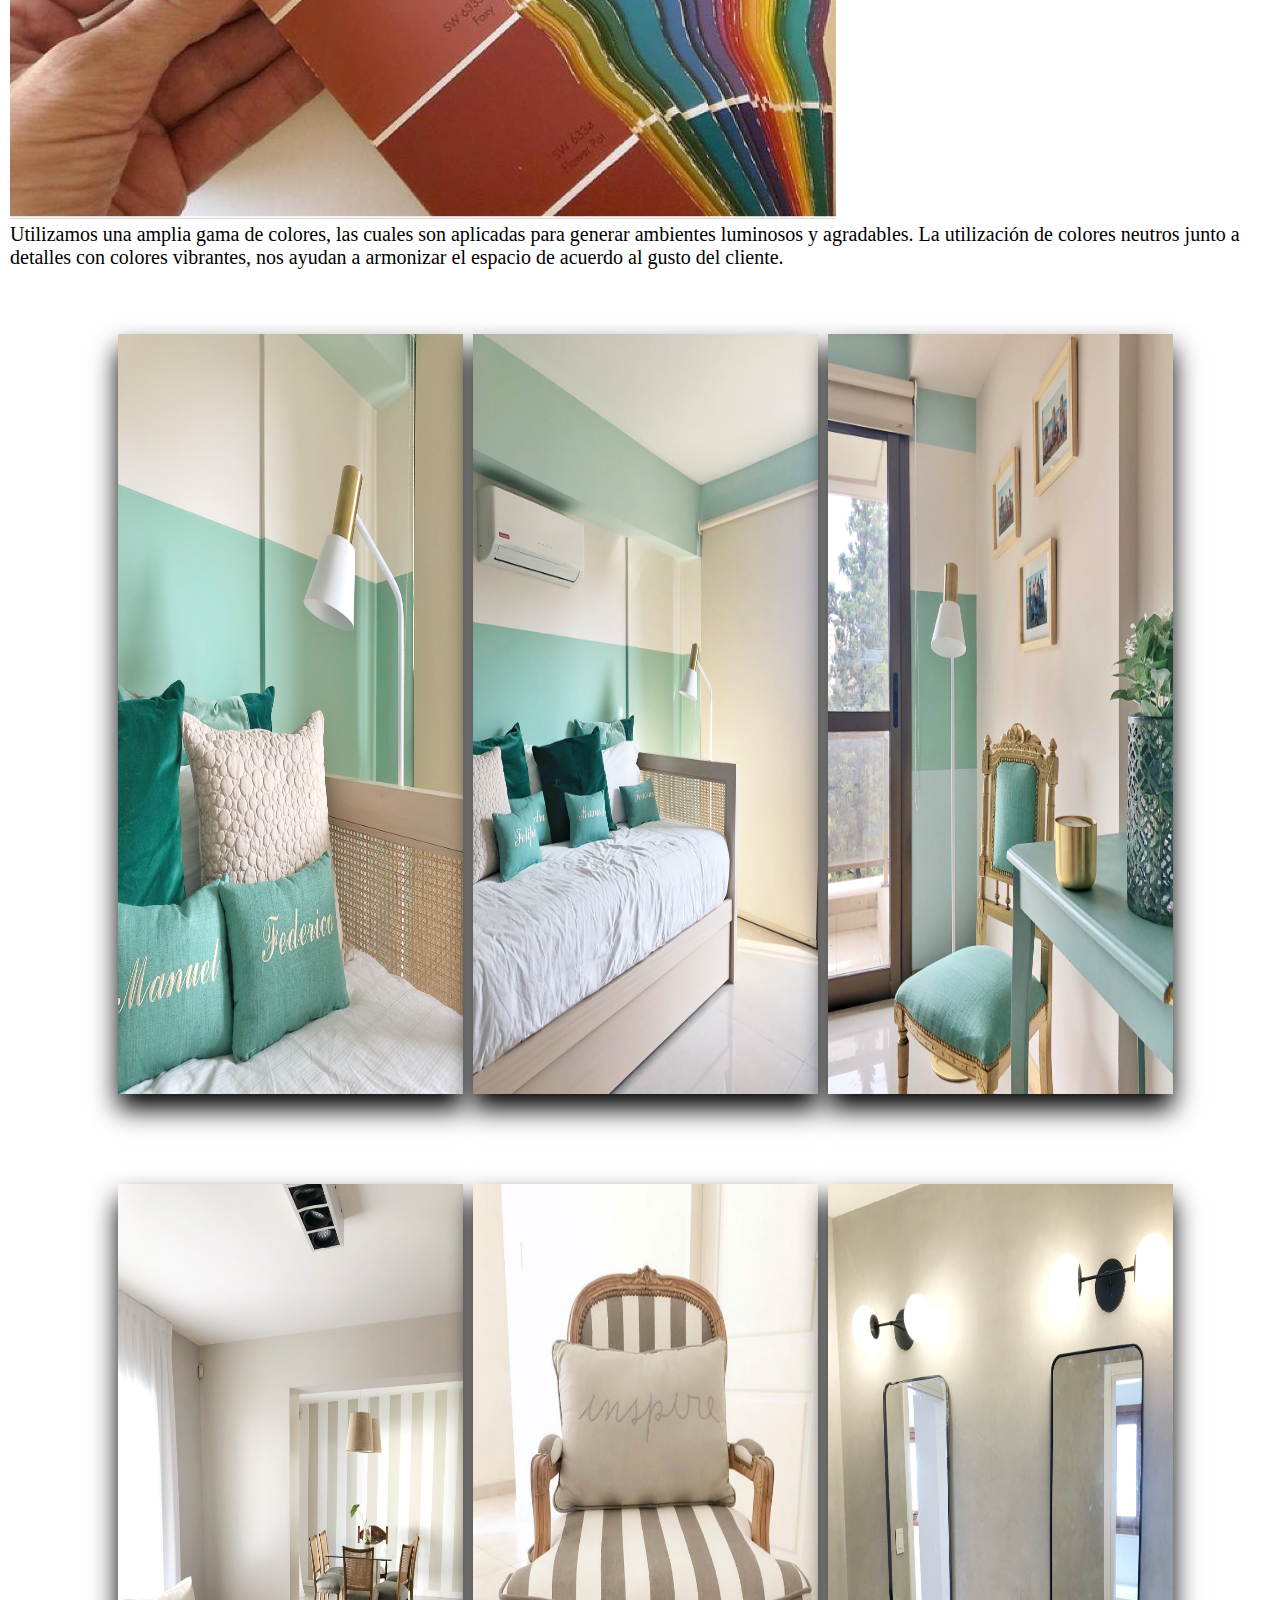
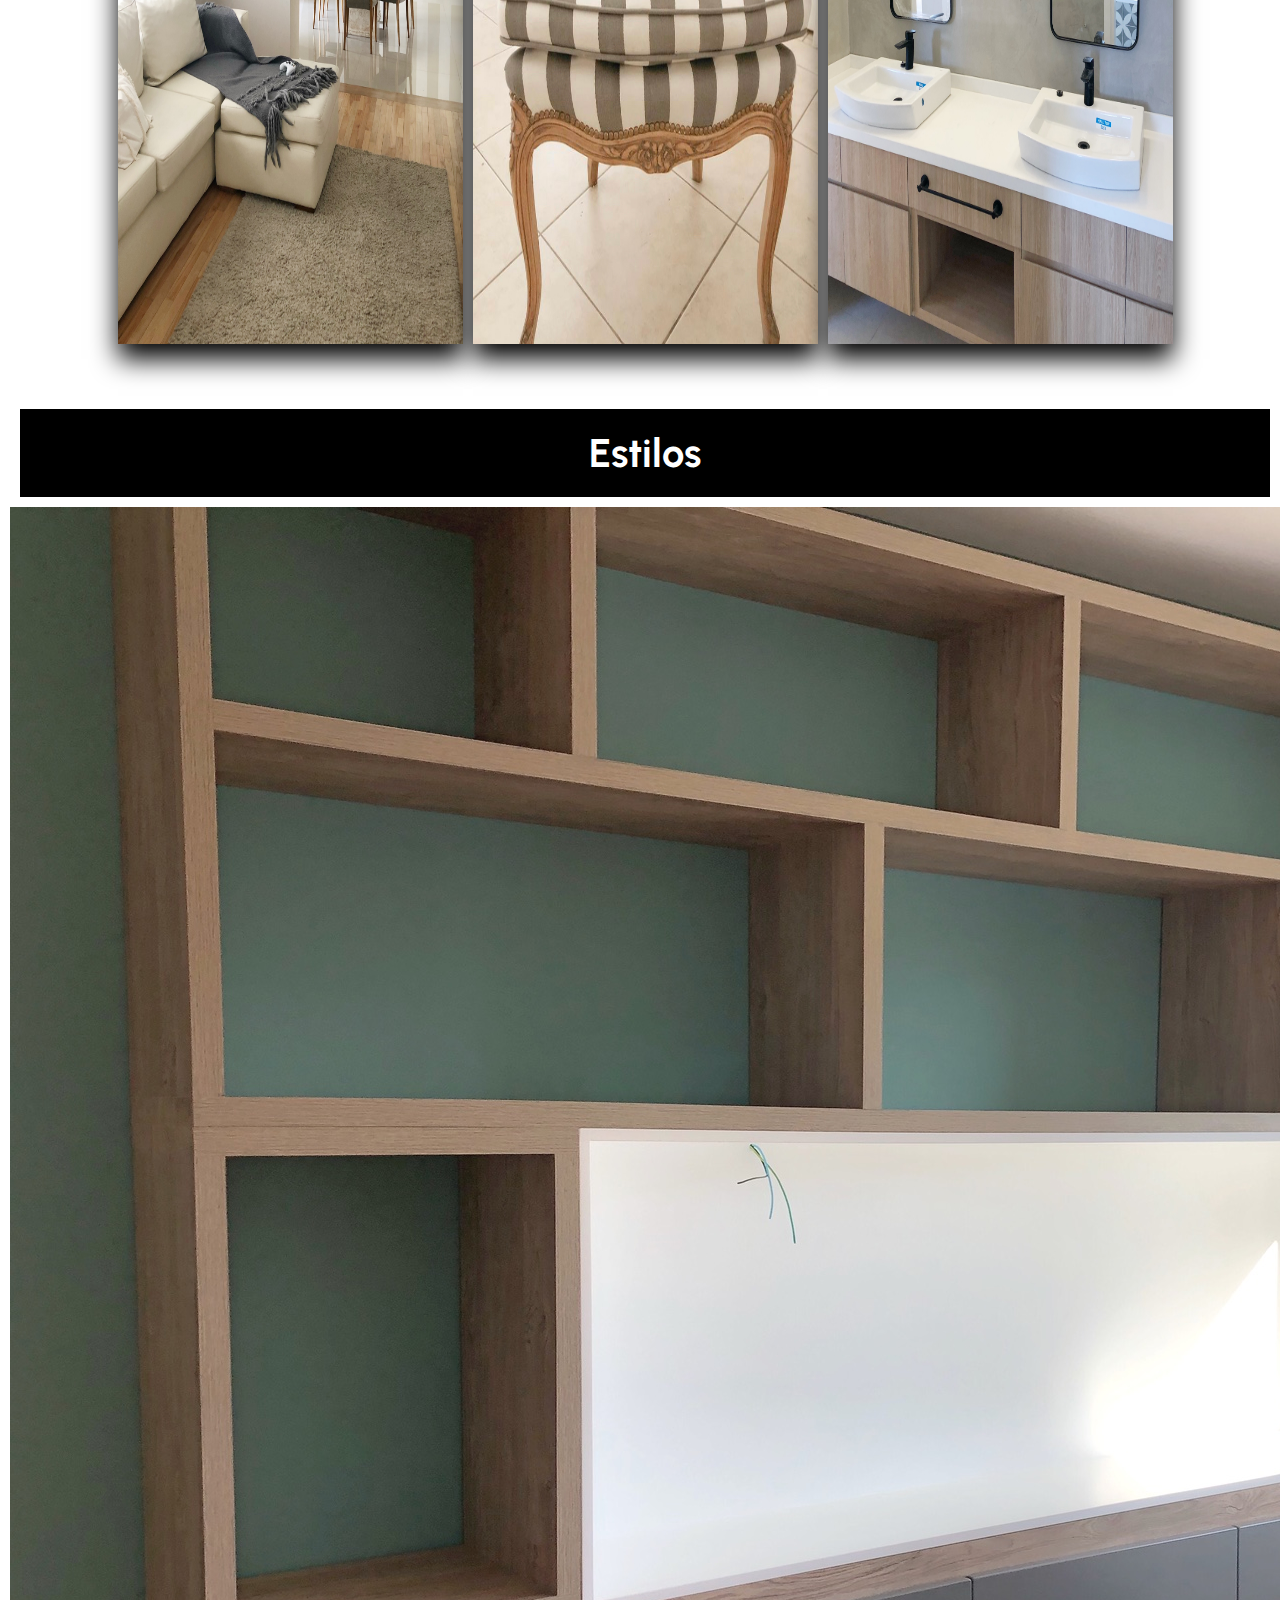
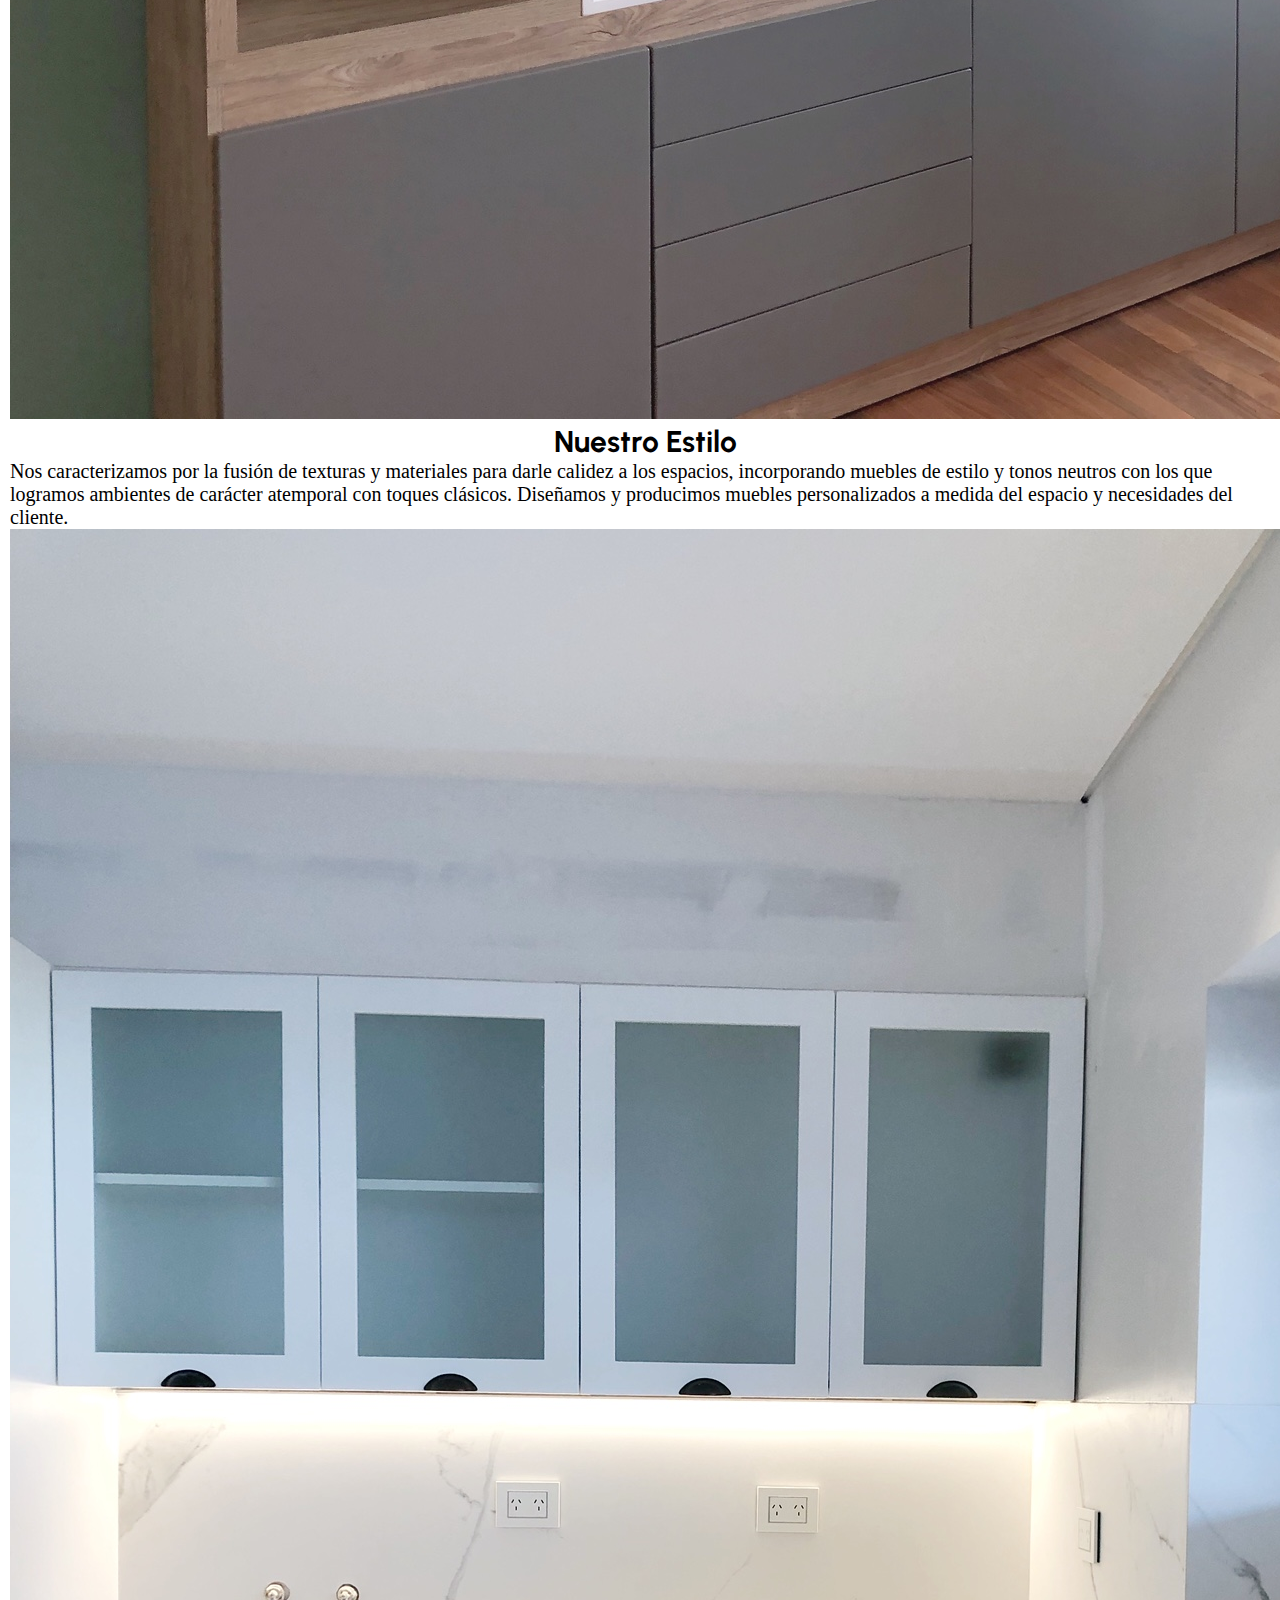
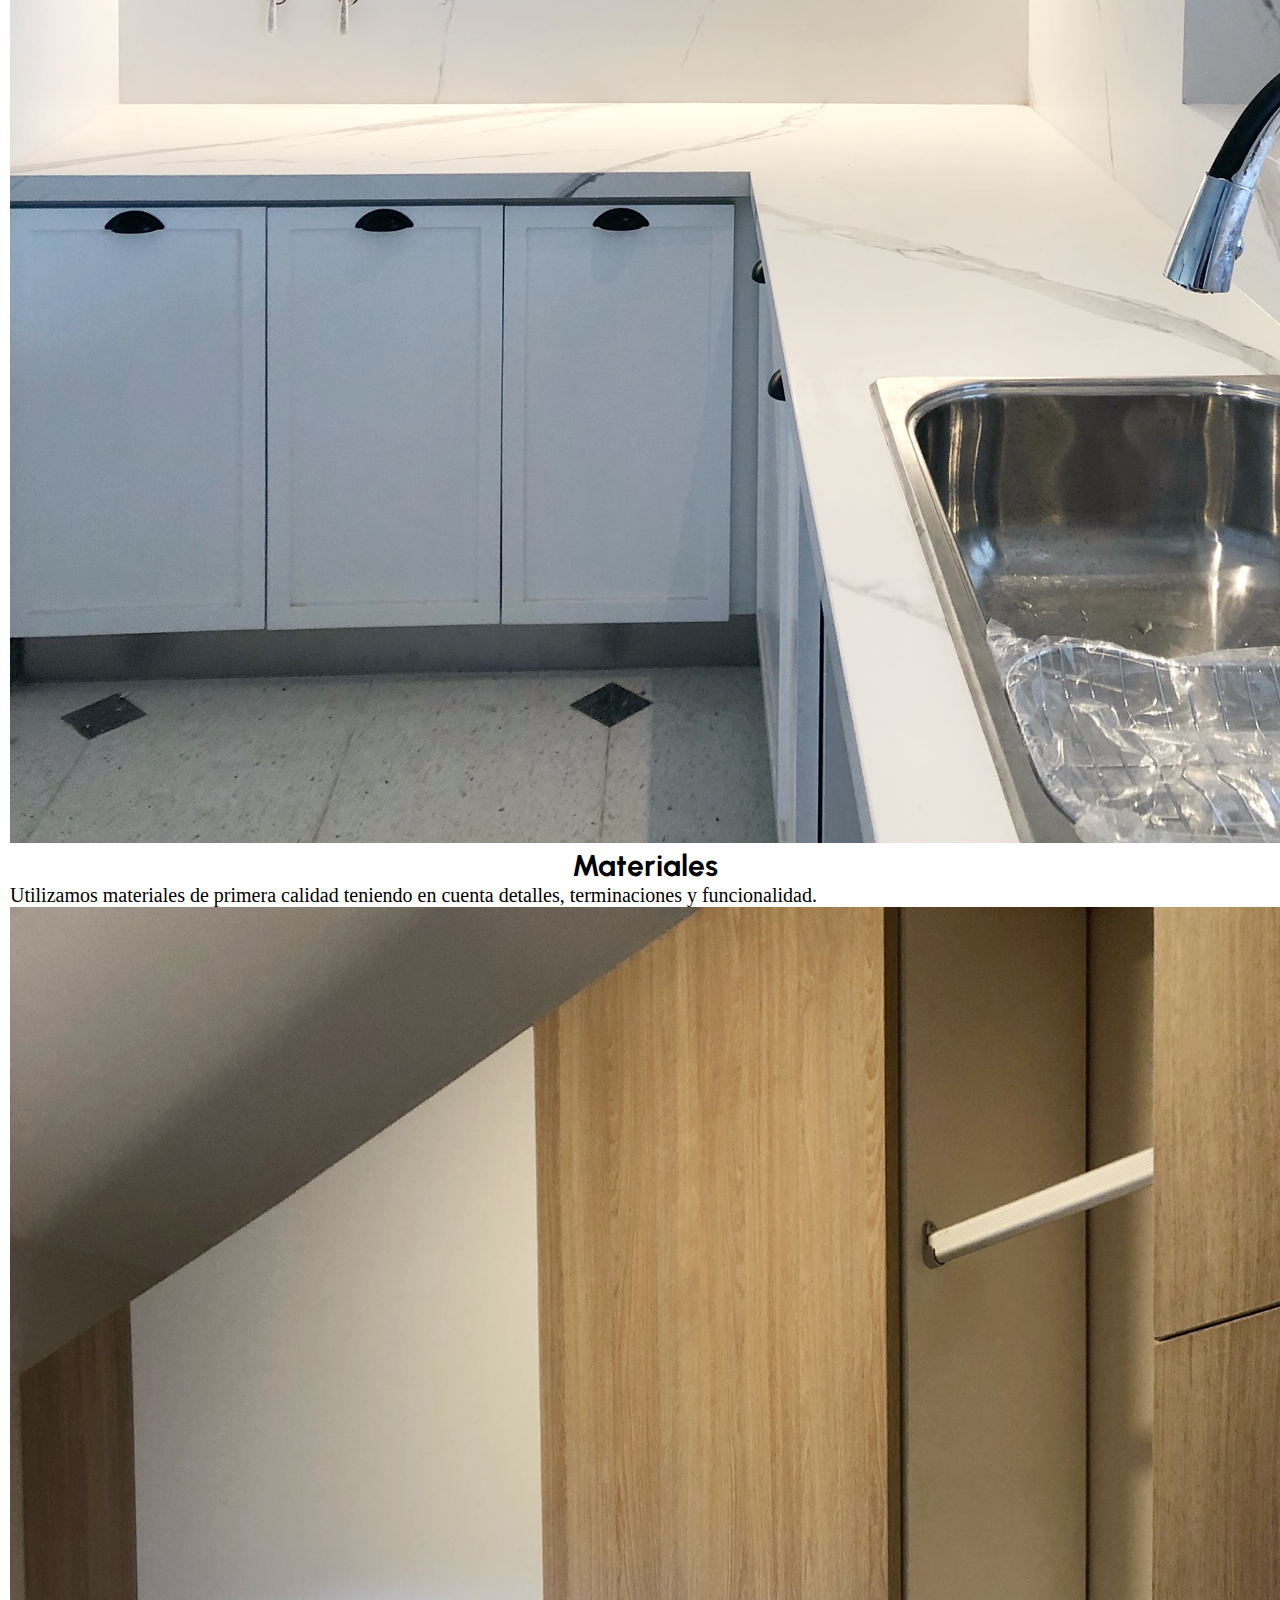
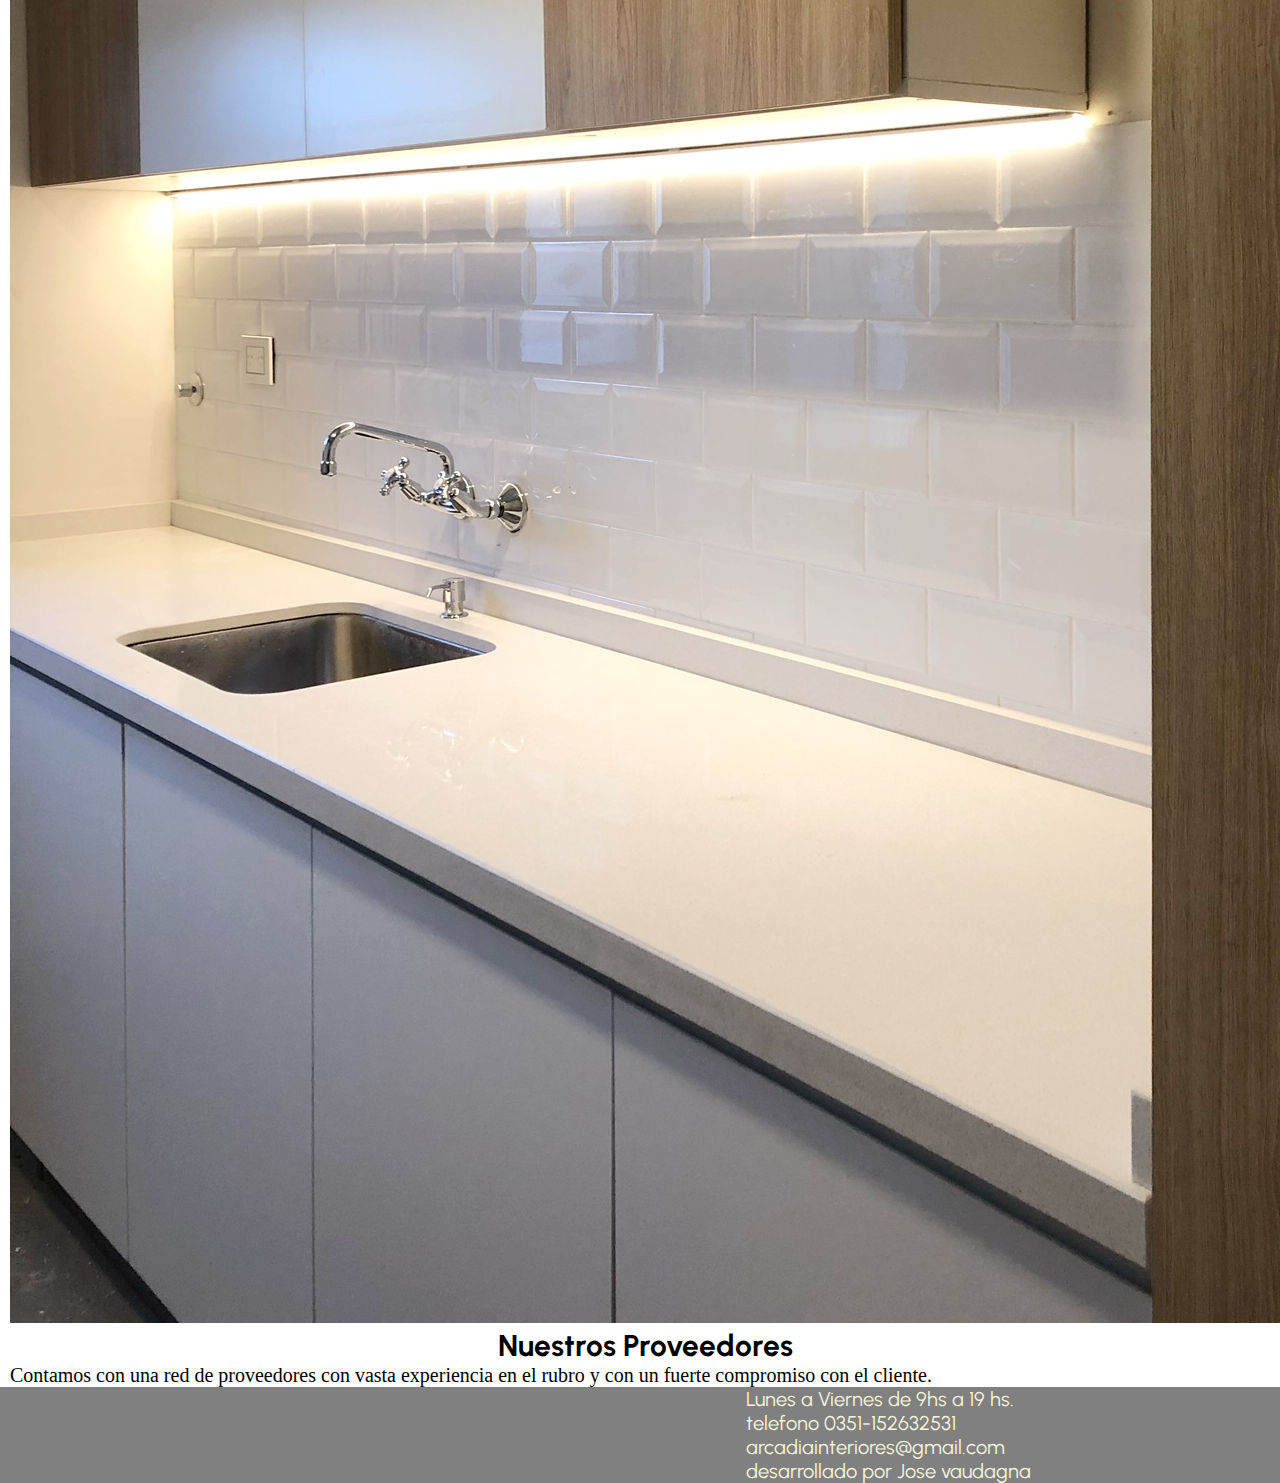
==== commit 8e0302fa: "decimo commit: texto" ====
--- a/index.html
+++ b/index.html
@@ -87,8 +87,11 @@
        <div class="container">
          <div class="row"></div>
        <h2 class="car">Nuestros Proyectos</h2>
-       <img  class="imagen"src="img/images (1).jpg" alt="">
-       <p>Utilizamos una amplia gama de colores, las cuales son aplicadas para generar ambientes luminosos y agradables.</p>
+       <img  src="img/paleta.jpg " alt="">
+       <p>Utilizamos una amplia gama de colores, las cuales son aplicadas para generar ambientes luminosos y agradables.
+         La utilización de colores neutros junto a detalles con colores vibrantes, nos ayudan a armonizar el espacio de acuerdo al gusto del cliente.
+
+       </p>
       </div>
       </div>
         <section class=herosection>  
@@ -110,9 +113,8 @@
              <img src="./img/mueble escritorio.JPG" class="card-img-top" alt="lampara1">
               <div class="card-body">
               <h2 class="card-title">Nuestro Estilo</h2>
-              <p class="card-text">Nos caracterizamos por la fusion de texturas y materiales para darle calidez a los espacios, incorporando muebles de estilo y tonos neutros con los que logramos ambientes de caracter atemporal con toques clasicos.
+              <p class="card-text">Nos caracterizamos por la fusión de texturas y materiales para darle calidez a los espacios, incorporando muebles de estilo y tonos neutros con los que logramos ambientes de carácter atemporal con toques clásicos.
                  Diseñamos y producimos muebles personalizados a medida del espacio y necesidades del cliente.
-                Utilizamos materiales de primera calidad teniendo en cuenta detalles, terminaciones y funcionalidad.
               </p>
               </div>
             </div>
@@ -120,10 +122,20 @@
           <div class="card">
             <div class="col"> 
             <img src="./img/IMG_1764.jpg" class="card-img-top" alt="lampara">
+            <div class="card-body">
+              <h2 class="card-title">Materiales</h2>
+              <p class="card-text">Utilizamos materiales de primera calidad teniendo en cuenta detalles, terminaciones y funcionalidad.
+              </p>
+              </div>
             </div> 
           </div>
            <div class="card">
             <img src="./img/IMG_1763.jpg" class="card-img-top" alt="foco">
+            <div class="card-body">
+              <h2 class="card-title">Nuestros Proveedores</h2>
+              <p class="card-text">Contamos con una red de proveedores con vasta experiencia en el rubro y con un fuerte compromiso con el cliente.
+              </p>
+              </div>
             </div> 
           </div>
           </div>
--- a/estilos/style.css
+++ b/estilos/style.css
@@ -152,11 +152,11 @@
     padding: 10px;
     margin: 0px 300px;
     }
-.grid{
-    display:grid ;
-    grid-template-columns:repeat(1fr) ;
-    grid-template-rows: repeat(2fr);
-    height:vh ;
+.flex{
+    display:flex ;
+   text-align: center;
+   flex-direction: column;
+    height:auto;
     justify-items: center;
     
 }
@@ -259,21 +259,18 @@
   @media screen and (max-width: 425px) 
   { header{
     width:auto;
-        display: flex;
-        justify-content:center;
-        padding: 15px 0px;
-        border-bottom: 2px solid black;
-        align-items: center;
-        background-color: whitesmoke;
-        background-position: center; 
-}
+   justify-content:space-between;
+       }
+       header h1{
+        padding-left: 0px;
+        font-size: 25px;
+        text-align: center;
+     }    
 header img{
     justify-content: center;
     align-content: center;
 }
-header h1{
-    font-size: 25px;
-}
+
 h1{
     font-size: 30px;
 }
@@ -285,6 +282,9 @@
 }
 .herosection1 h2{
     font-size: 30px;
+    }
+    .diseños{
+        margin: auto;
     }
     nav div a{
         font-size: 20px;
@@ -342,29 +342,26 @@
   font-size: 20px;
    
   }
-  .grid{
-    display:grid ;
-    grid-template-columns:repeat(1fr) ;
-    grid-template-rows: repeat(2fr);
-    height:vh ;
-    justify-items: center;
-    justify-content: center;
-}
+  
 .herosection3{
     display: flex;
     flex-direction: column;
     height: auto;
 }
+.tam{
+    height: 200px;
+    width: 300px;
   }
-  @media screen and (max-width: 768px) 
+}
+  @media screen and (min-width: 426px) and (max-width: 768px) 
   {
     header{
         width:auto;
-        justify-content: space-between;
-        
+        justify-content: space-between;  
     }
     header h1{
        padding-left: 0px;
+       text-align: center;
     }
    
     main{
@@ -394,10 +391,18 @@
         }
         .herosection3{
             display: flex;
-            flex-direction: column;
+            flex-direction:column;
             height: auto;
-        }   
-    
+        }  
+        .diseños{
+            margin: auto;
+        }
+        .tam{
+            height: 500px;
+            width: 700px;
+          }
+          
+       
    }
 
 
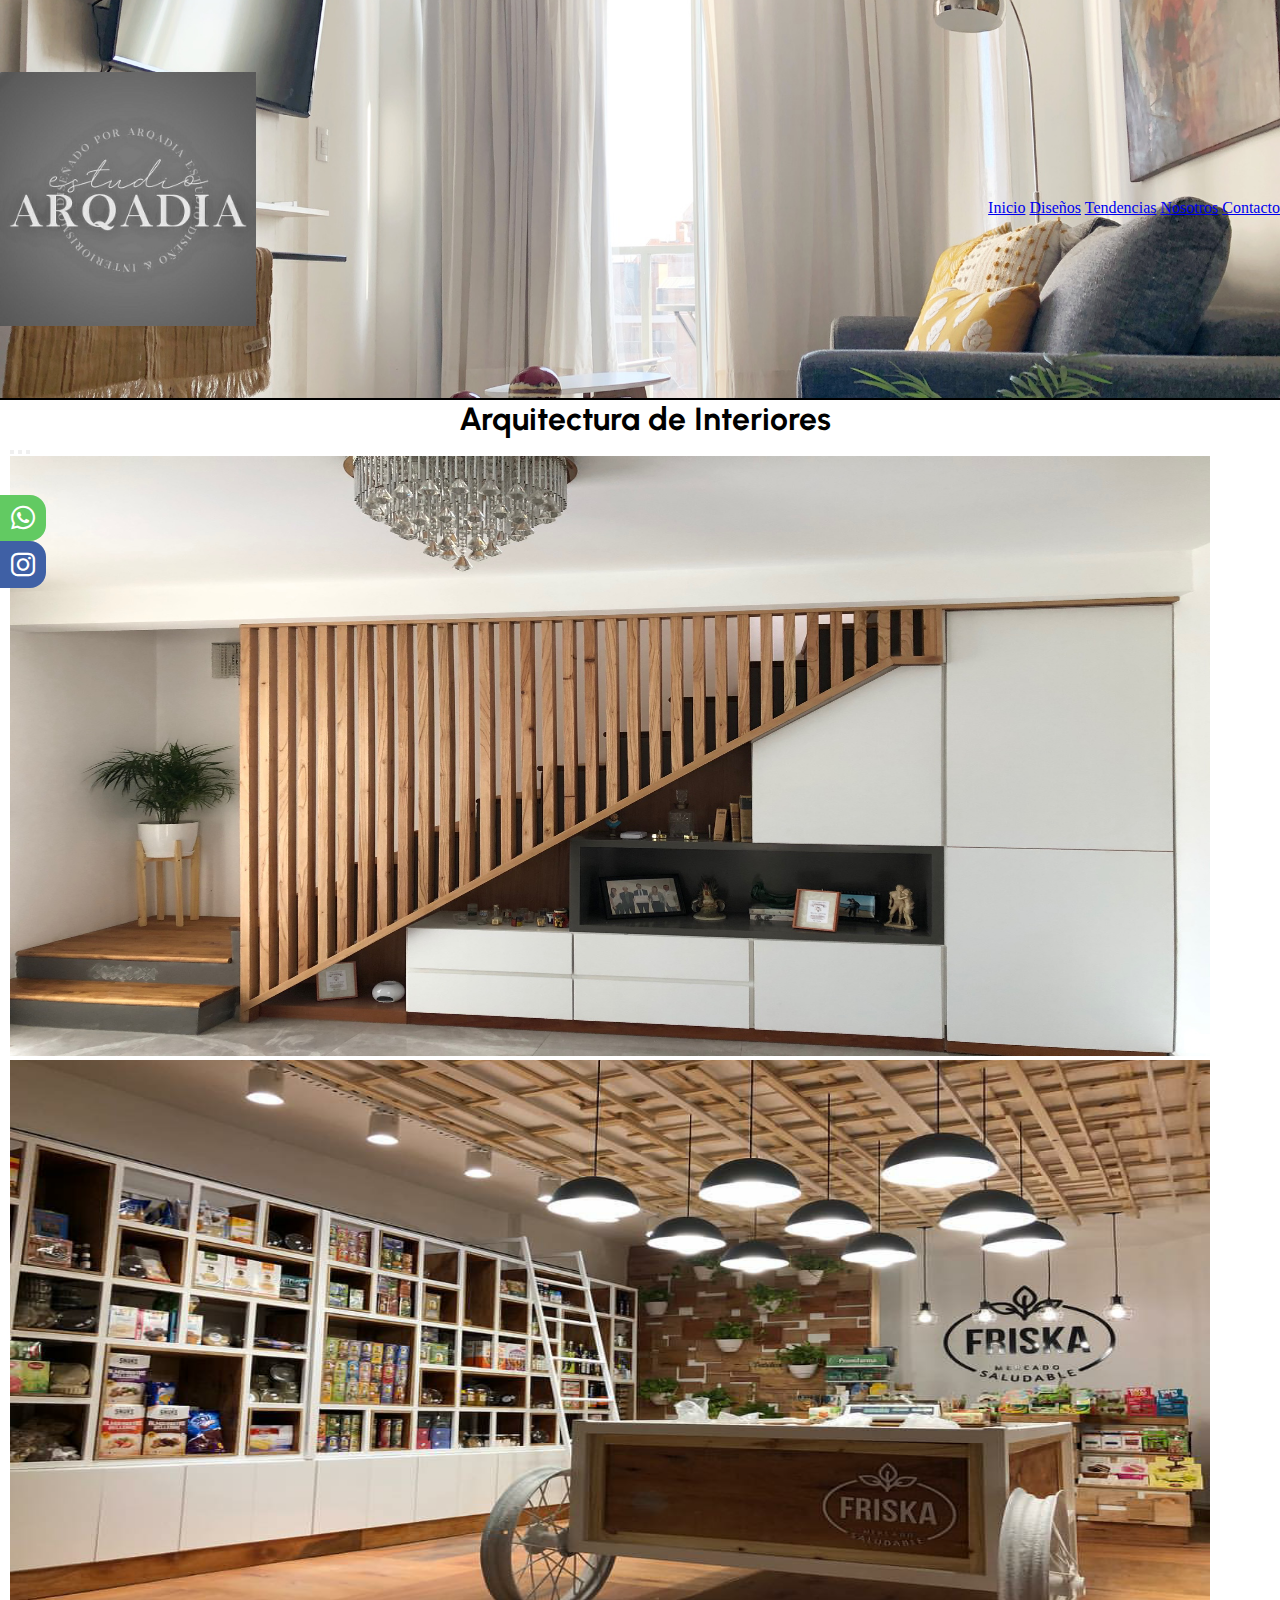
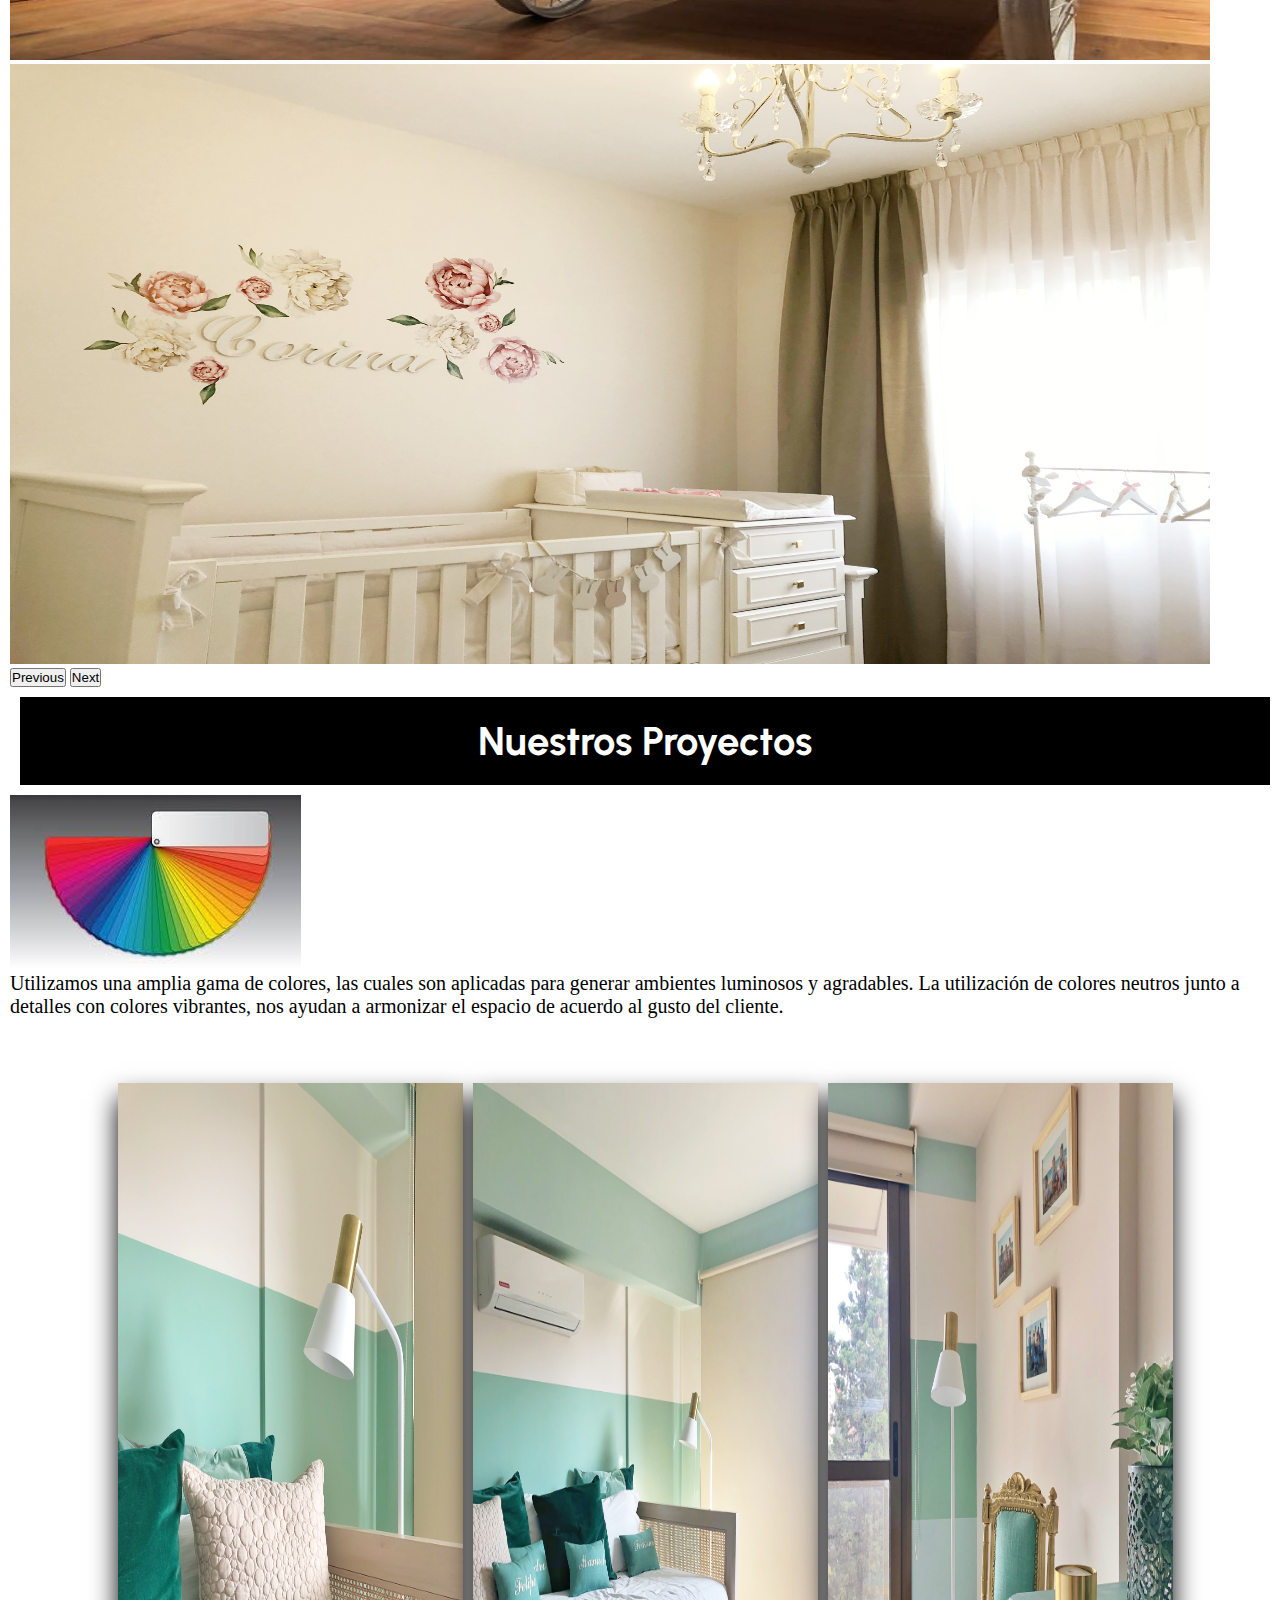
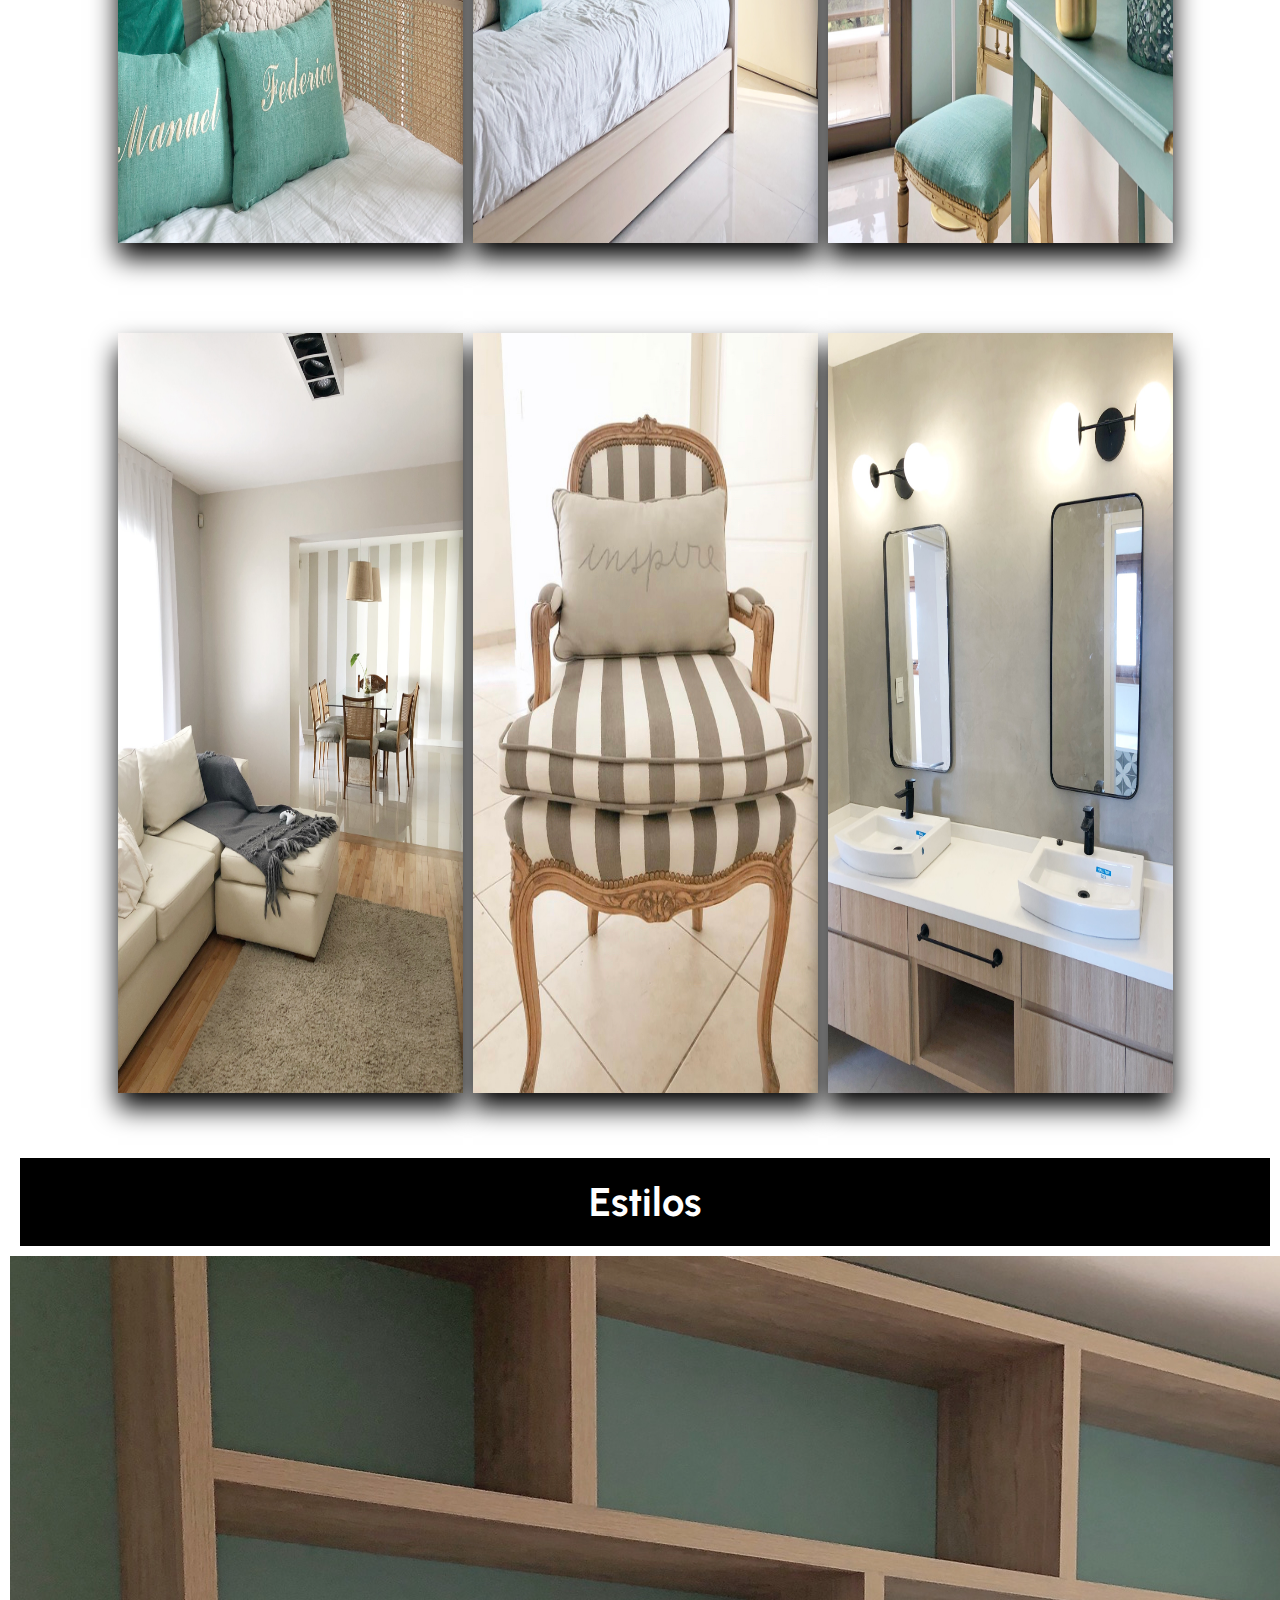
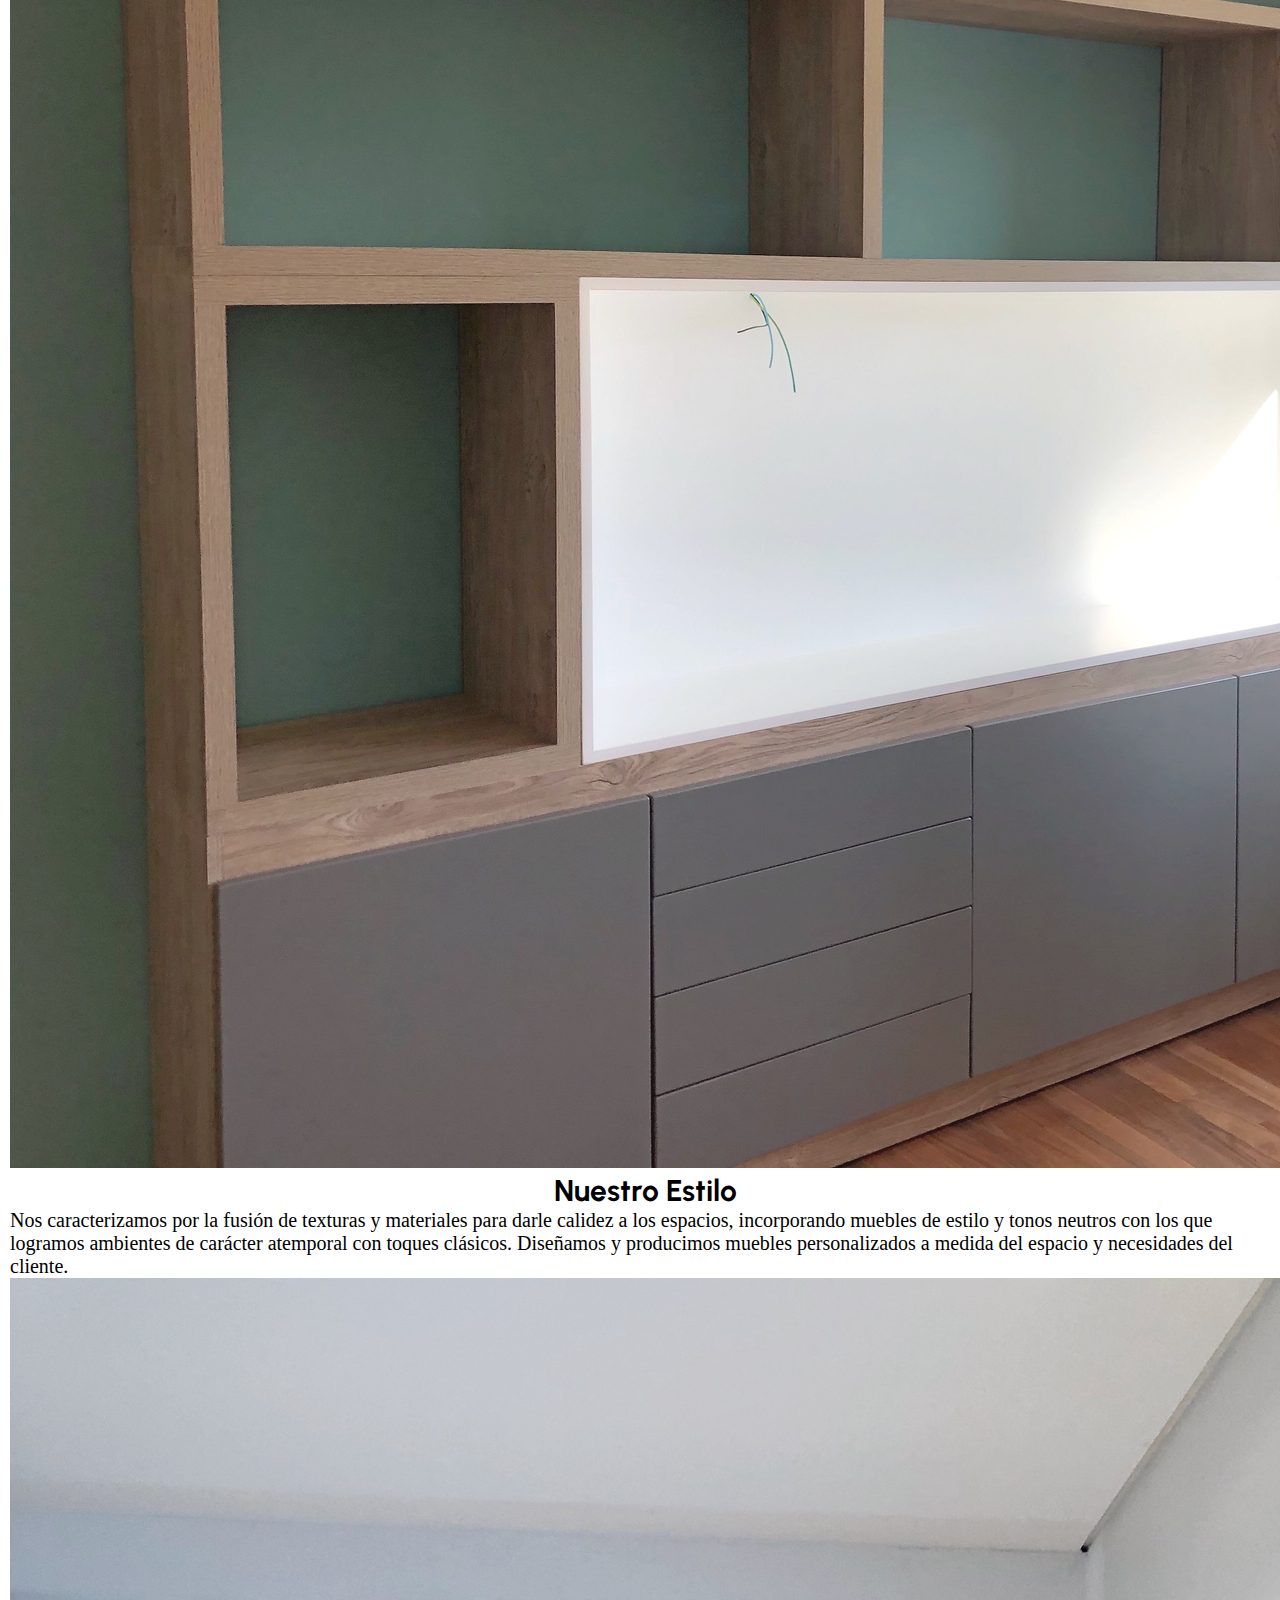
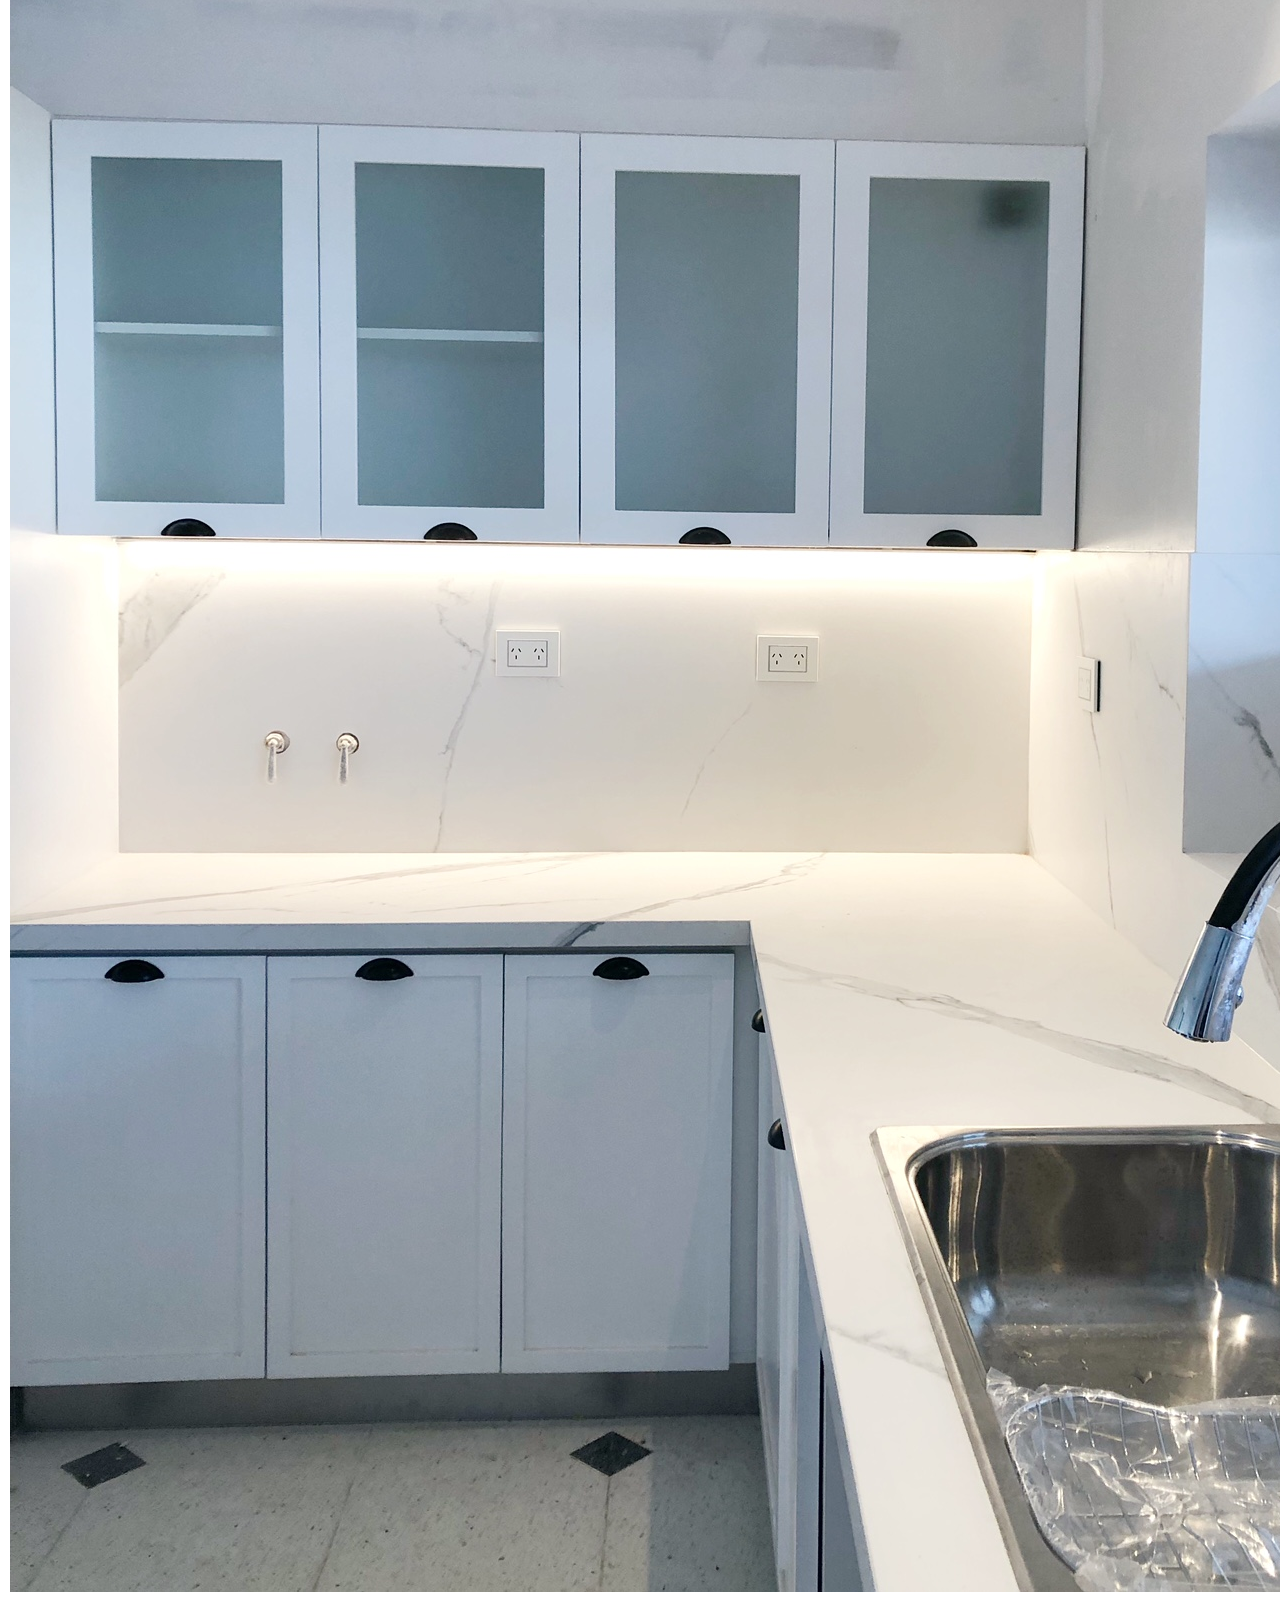
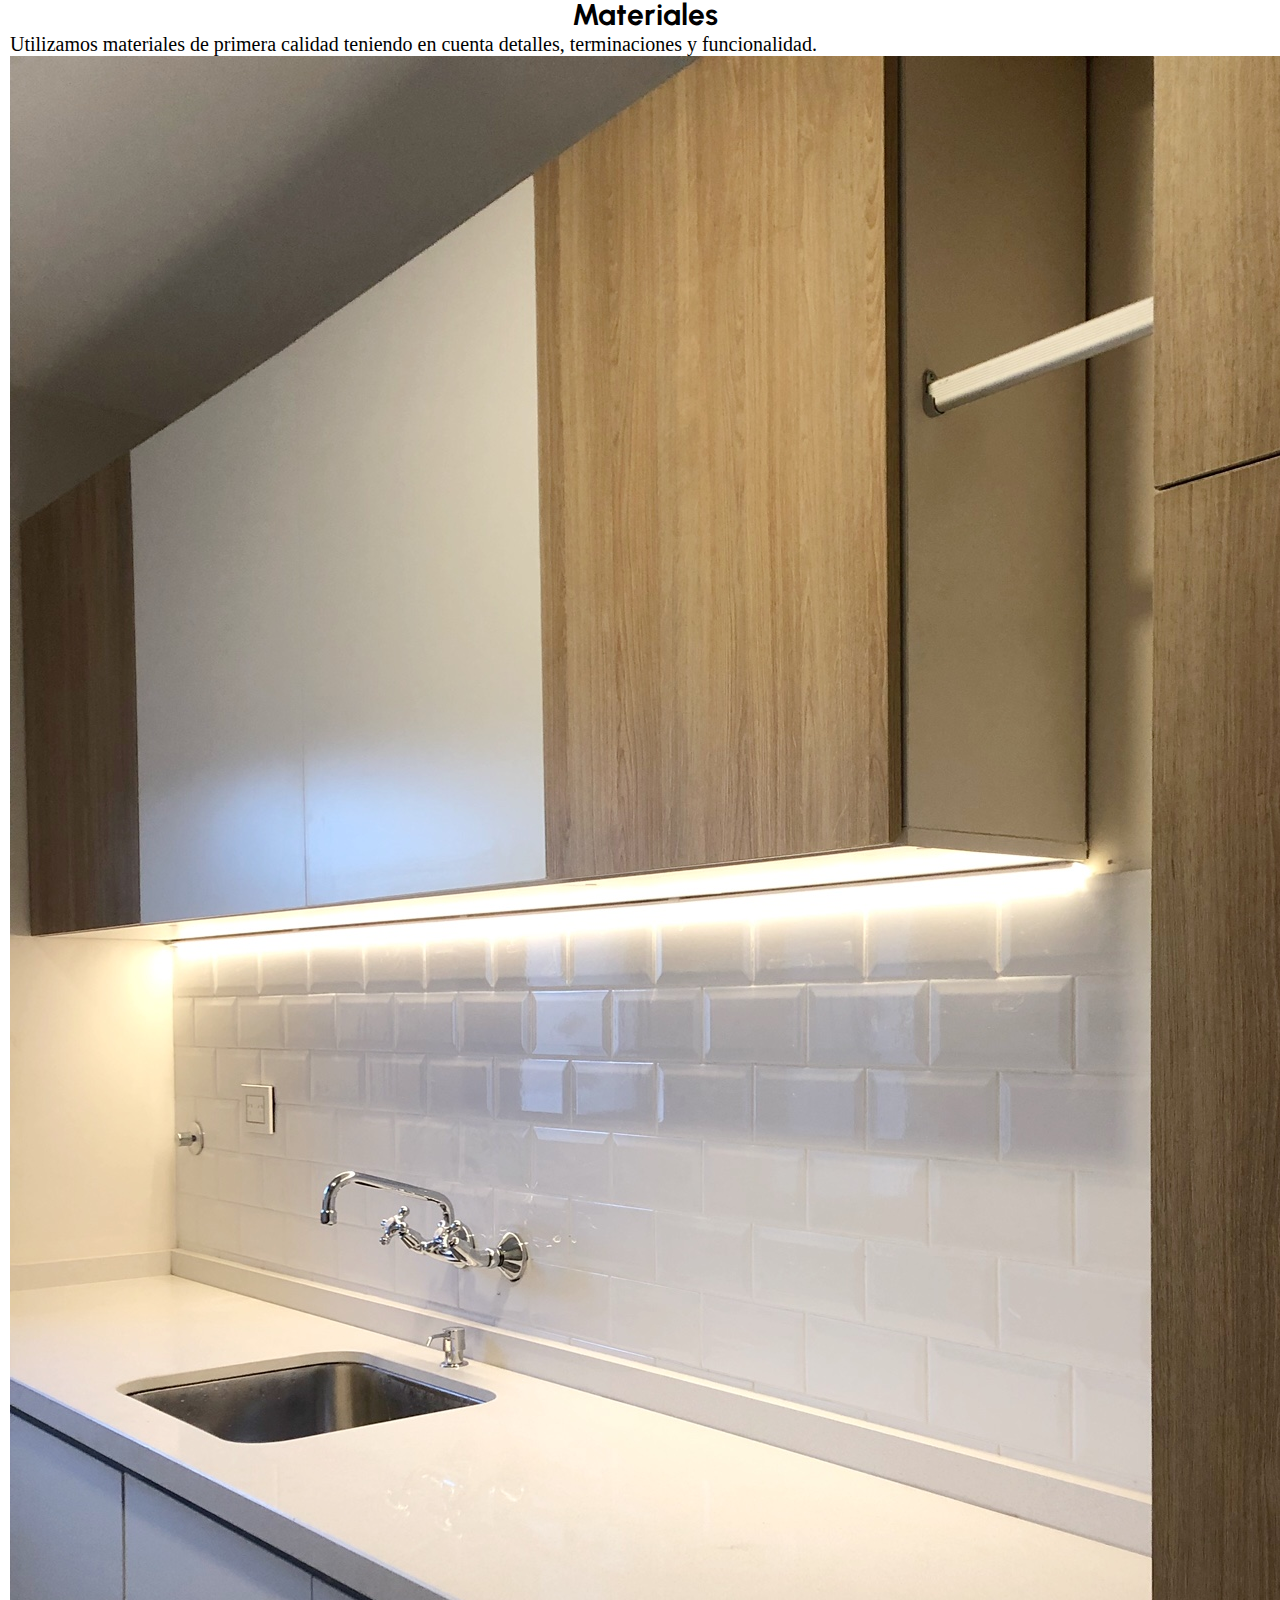
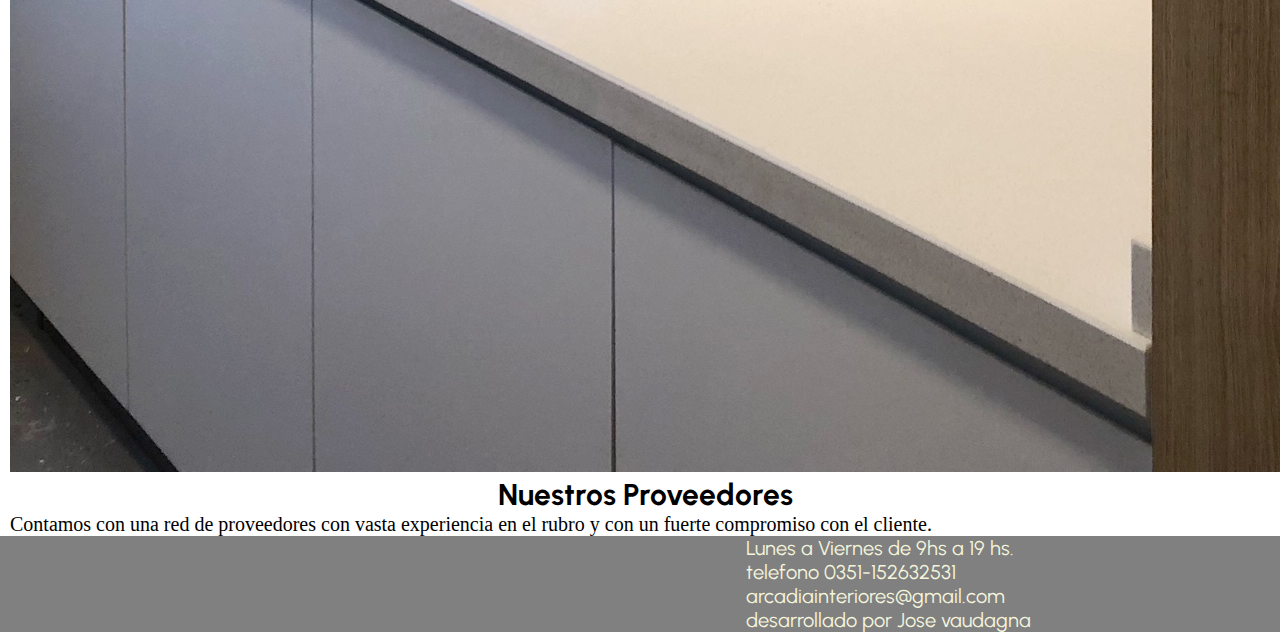
==== commit e0c0da0a: "commit undecimo: responsive" ====
--- a/index.html
+++ b/index.html
@@ -87,10 +87,9 @@
        <div class="container">
          <div class="row"></div>
        <h2 class="car">Nuestros Proyectos</h2>
-       <img  src="img/paleta.jpg " alt="">
+       <img  class="imagen" src="img/images (1).jpg" alt="">
        <p>Utilizamos una amplia gama de colores, las cuales son aplicadas para generar ambientes luminosos y agradables.
          La utilización de colores neutros junto a detalles con colores vibrantes, nos ayudan a armonizar el espacio de acuerdo al gusto del cliente.
-
        </p>
       </div>
       </div>
--- a/estilos/style.css
+++ b/estilos/style.css
@@ -30,24 +30,8 @@
     padding-top: 100px;
 }
 header img{
-    width: 15%;
-    }
-header nav ul{
-    display: flex;
-    list-style: none;
-    background-color: gray;
-    margin-top: 300px;
-
-    
-}
-header nav ul li a{
-    color: white;
-    text-decoration: none;
-    margin: 0px 10px;
-    list-style: none;
-    background-color: gray;
-    font-size: 20px;
-}
+    width: 20%;
+    }
 main {
     background-color: white;
     margin-left: 10px;
@@ -125,6 +109,8 @@
     margin: 0px 15px;
     align-items: center;
     font-family: 'Urbanist', sans-serif;
+    text-align: center;
+    align-items: center;
 }
 .herosection1 h2{
     color: black;
@@ -133,6 +119,7 @@
     }
     .herosection1 img{
      width: 60% ;
+     text-align: center;
     }
 .herosection3{
     height: 90vh;
@@ -150,7 +137,7 @@
     justify-content: center;
     text-align: center;
     padding: 10px;
-    margin: 0px 300px;
+    margin: 0px 250px;
     }
 .flex{
     display:flex ;
@@ -280,34 +267,15 @@
 p{
     font-size: 20px;
 }
-.herosection1 h2{
-    font-size: 30px;
-    }
-    .diseños{
-        margin: auto;
-    }
     nav div a{
         font-size: 20px;
     }
-header nav ul li a{
-    color: white;
-    text-decoration: none;
-    margin: 0px 10px;
-    list-style: none;
-    background-color: gray;
-    font-size: 20px;}
 main{
     width:auto;  
 }
 footer{
     width:auto;
-}
-header nav ul{
-    display: block;
-    list-style: none;
-    background-color: gray;
-    margin-top: 30px;}
-    
+}    
 footer section p {
     font-size: 20px;
 }
@@ -331,8 +299,13 @@
     box-shadow: 0px 15px 25px;
     box-shadow: aqua;
     transition: all 300ms;
-   
-    }
+    }
+.herosection1 h2{
+        font-size: 30px;
+        }
+        .diseños{
+            margin: auto;
+        }  
 .tam1{
   image-resolution: 30px;
   width: 10px;
@@ -341,8 +314,7 @@
 .card-text{
   font-size: 20px;
    
-  }
-  
+  } 
 .herosection3{
     display: flex;
     flex-direction: column;
@@ -400,9 +372,7 @@
         .tam{
             height: 500px;
             width: 700px;
-          }
-          
-       
+          }     
    }
 
 
